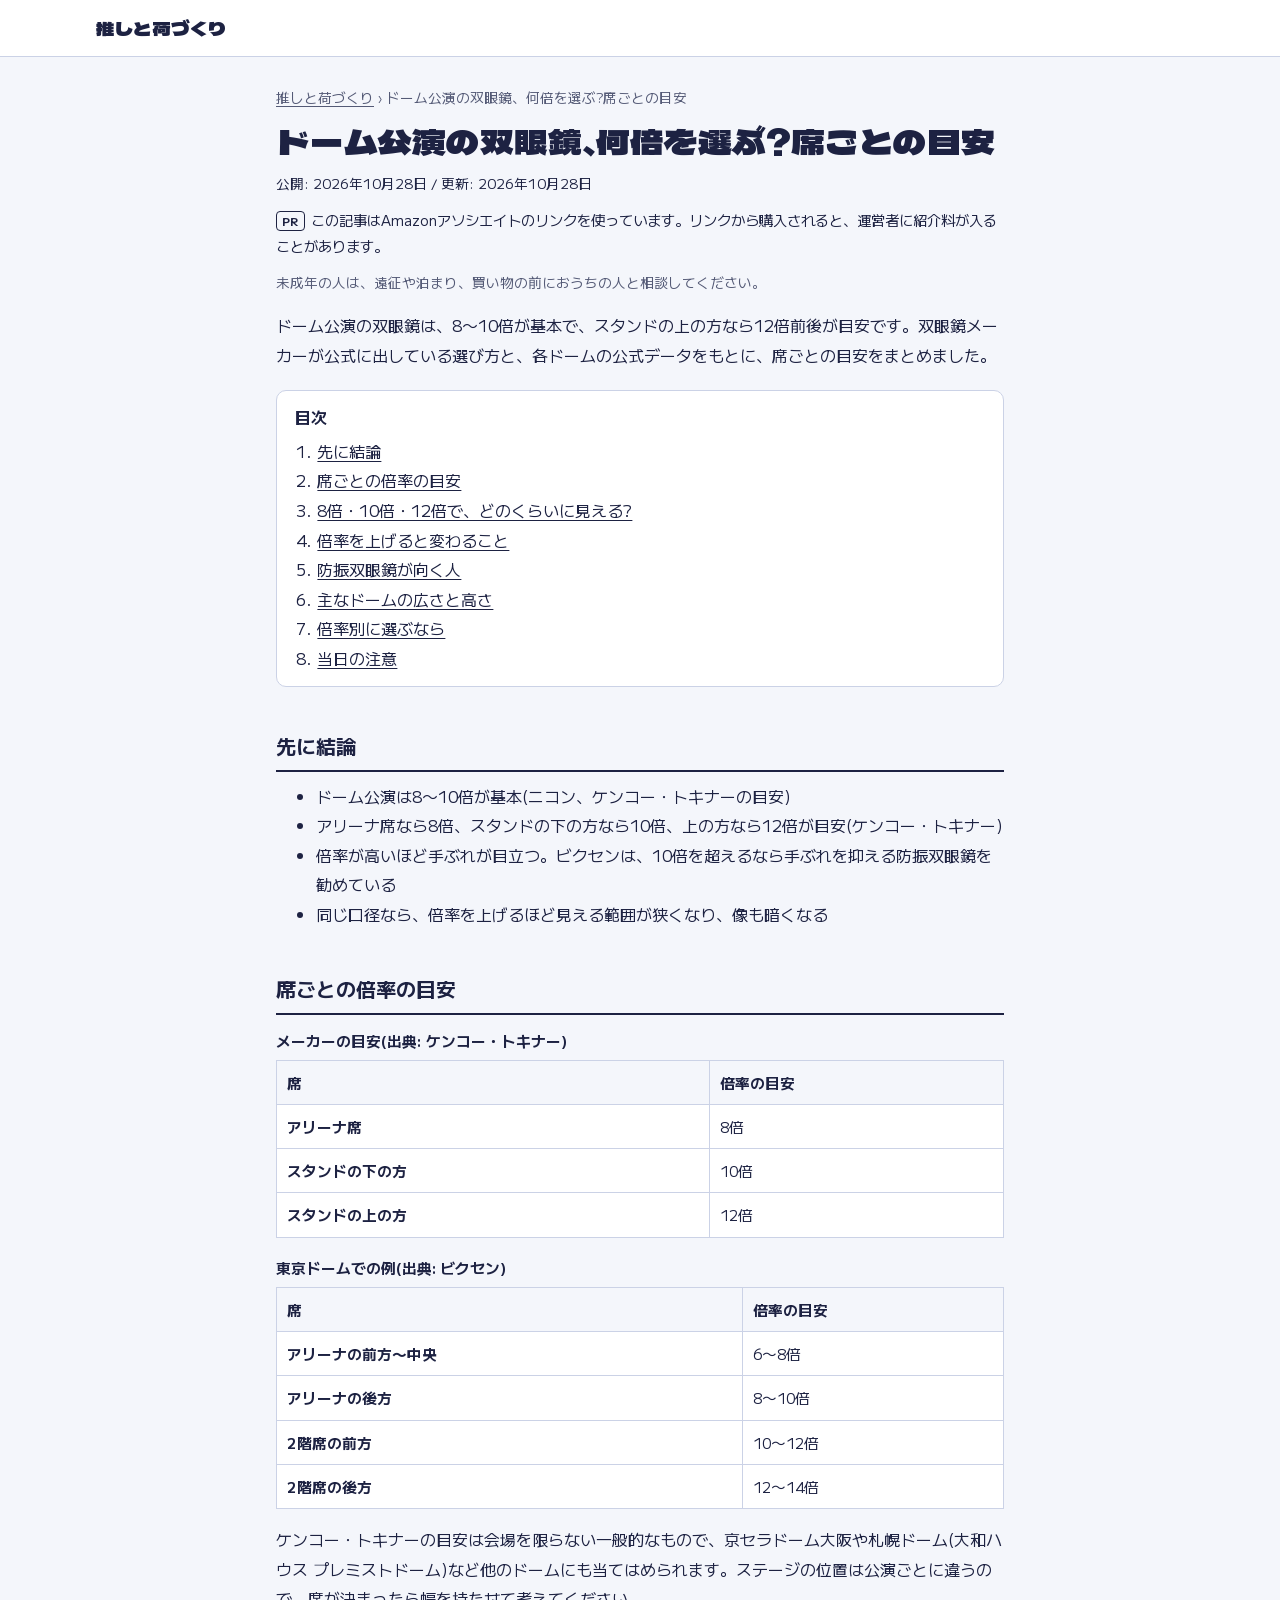
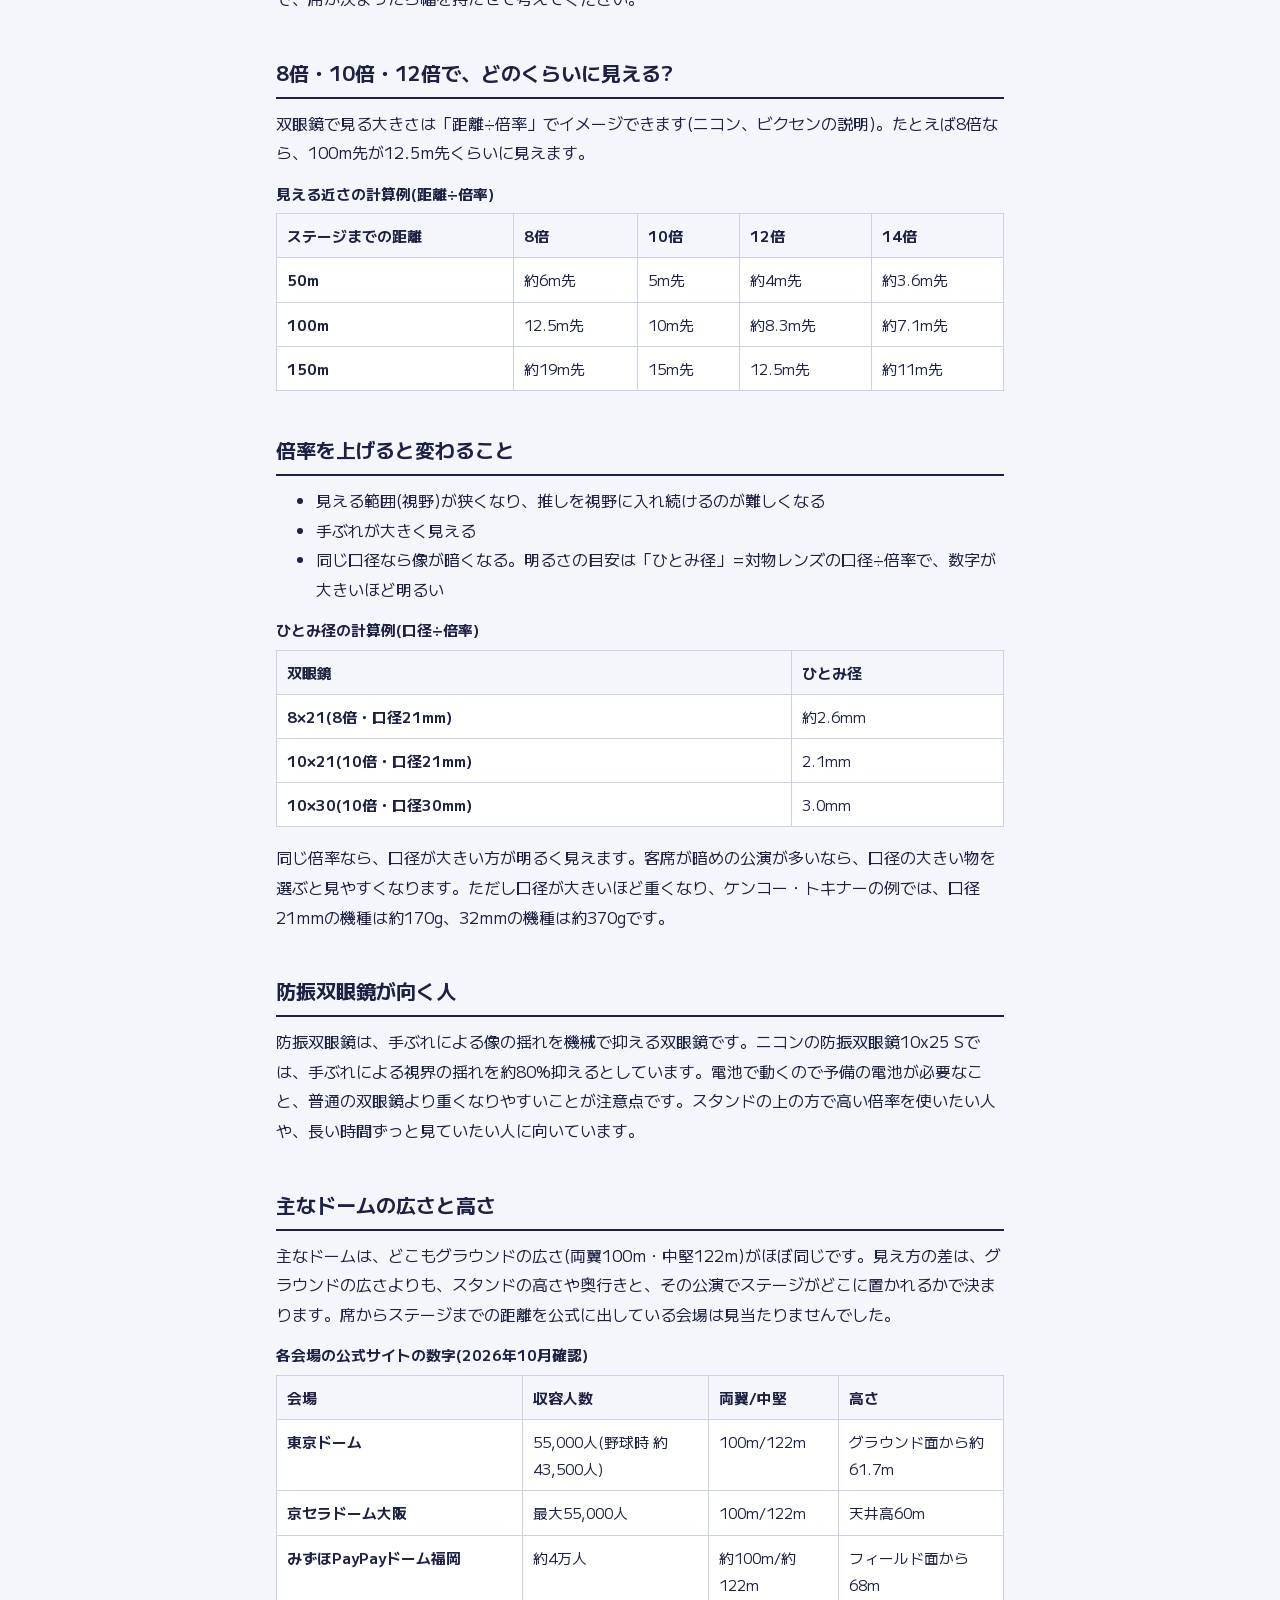
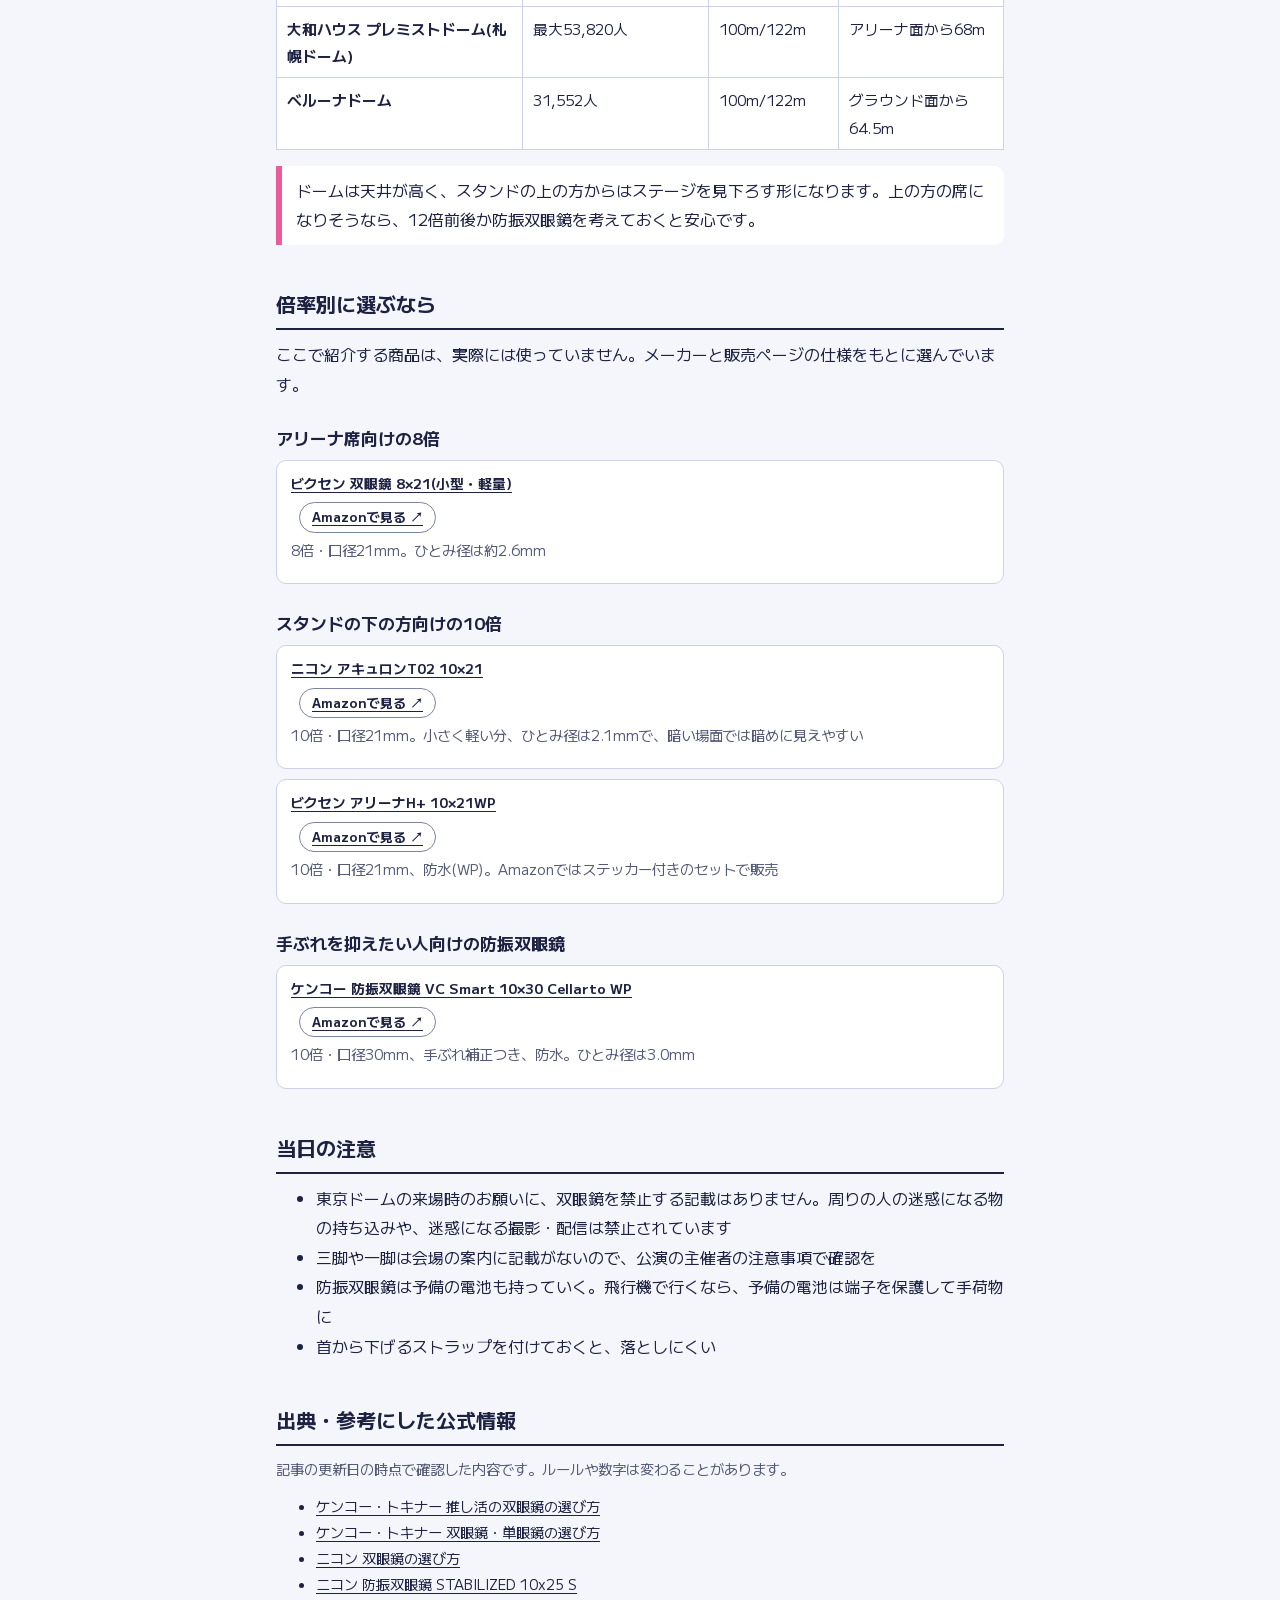
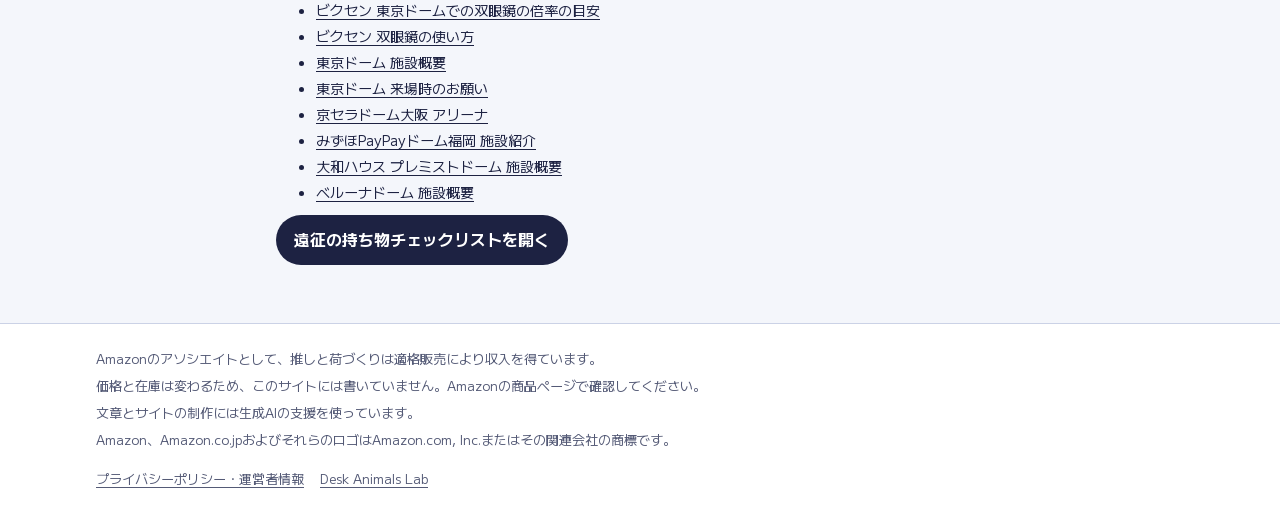
==== dome-sougankyo/index.html @ 1737a820 "推しと荷づくり: 記事2本(飛行機遠征のモバイルバッテリー・ドームの双眼鏡)を追加 チェックリストの項目から記事へのリンク、未成年向けの一言、表のスマホ表示を修正。 リコール品と同名のモバイルバッテリ" ====
<!DOCTYPE html>
<html lang="ja" class="no-js">
<head>
<meta charset="UTF-8">
<meta name="viewport" content="width=device-width, initial-scale=1.0">
<title>ドーム公演の双眼鏡の倍率は?アリーナ・スタンド・東京ドームの席ごとの目安｜推しと荷づくり</title>
<meta name="description" content="ドーム公演で使う双眼鏡の倍率の目安を、メーカーの公式の選び方をもとに席ごとにまとめました。東京ドームの席ごとの例、8倍・10倍・12倍でどのくらいに見えるかの計算、防振双眼鏡が向く席も。京セラドーム大阪や札幌ドーム(大和ハウス プレミストドーム)にも当てはめられます。">
<link rel="canonical" href="https://deskanimals114510-ai.github.io/oshi-nizukuri/dome-sougankyo/">
<meta property="og:type" content="article">
<meta property="og:site_name" content="推しと荷づくり">
<meta property="og:title" content="ドーム公演の双眼鏡の倍率は?アリーナ・スタンド・東京ドームの席ごとの目安｜推しと荷づくり">
<meta property="og:description" content="ドーム公演で使う双眼鏡の倍率の目安を、メーカーの公式の選び方をもとに席ごとにまとめました。東京ドームの席ごとの例、8倍・10倍・12倍でどのくらいに見えるかの計算、防振双眼鏡が向く席も。京セラドーム大阪や札幌ドーム(大和ハウス プレミストドーム)にも当てはめられます。">
<meta property="og:url" content="https://deskanimals114510-ai.github.io/oshi-nizukuri/dome-sougankyo/">
<meta property="og:image" content="https://deskanimals114510-ai.github.io/oshi-nizukuri/og-image.jpg">
<meta property="og:image:width" content="1200">
<meta property="og:image:height" content="630">
<meta property="og:image:alt" content="推しと荷づくり:遠征の持ち物チェックリストの荷札">
<meta property="og:locale" content="ja_JP">
<meta name="twitter:card" content="summary_large_image">
<meta name="theme-color" content="#1d2242">
<link rel="icon" href="data:image/svg+xml,<svg xmlns=%22http://www.w3.org/2000/svg%22 viewBox=%220 0 100 100%22><path d=%22M30 8h40l18 18v66H12V26z%22 fill=%22%231d2242%22/><circle cx=%2250%22 cy=%2228%22 r=%228%22 fill=%22%23f4f6fb%22/><rect x=%2224%22 y=%2252%22 width=%2252%22 height=%228%22 rx=%224%22 fill=%22%23ec5c9b%22/><rect x=%2224%22 y=%2268%22 width=%2236%22 height=%228%22 rx=%224%22 fill=%22%23f4f6fb%22/></svg>">
<link rel="preconnect" href="https://fonts.googleapis.com">
<link rel="preconnect" href="https://fonts.gstatic.com" crossorigin>
<link href="https://fonts.googleapis.com/css2?family=M+PLUS+2:wght@400..700&display=swap" rel="stylesheet">
<link href="https://fonts.googleapis.com/css2?family=Dela+Gothic+One&amp;display=swap&amp;text=%20/0123456789%3F%E3%80%81%E3%81%82%E3%81%86%E3%81%88%E3%81%8B%E3%81%8C%E3%81%8F%E3%81%93%E3%81%94%E3%81%97%E3%81%98%E3%81%9B%E3%81%9C%E3%81%9F%E3%81%A1%E3%81%A3%E3%81%A5%E3%81%A7%E3%81%A8%E3%81%AE%E3%81%AF%E3%81%B3%E3%81%B6%E3%81%BE%E3%82%81%E3%82%89%E3%82%8A%E3%82%8B%E3%82%8F%E3%82%92%E3%82%93%E3%82%A4%E3%82%A7%E3%82%AF%E3%82%B0%E3%82%B1%E3%82%B7%E3%82%B9%E3%82%BA%E3%83%81%E3%83%83%E3%83%86%E3%83%88%E3%83%89%E3%83%90%E3%83%97%E3%83%9D%E3%83%A0%E3%83%A2%E3%83%A9%E3%83%AA%E3%83%AB%E3%83%BB%E3%83%BC%E4%BA%86%E4%BB%B6%E4%BD%95%E4%BD%BF%E5%80%8B%E5%80%8D%E5%85%85%E5%85%AC%E5%85%B7%E5%8B%95%E5%8F%8C%E5%93%81%E5%96%B6%E5%99%A8%E5%A0%B1%E5%A0%B4%E5%A4%89%E5%AD%90%E5%AE%89%E5%AE%8C%E5%AE%BF%E5%B8%AD%E5%B9%B4%E5%BE%81%E6%83%85%E6%8C%81%E6%8E%A8%E6%96%B9%E6%9B%BF%E6%9C%88%E6%9D%A1%E6%A9%9F%E6%BC%94%E7%89%A9%E7%8F%BE%E7%9B%AE%E7%9C%BC%E7%9D%80%E7%A7%BB%E8%80%85%E8%8D%B7%E8%A1%8C%E8%A6%81%E8%A9%B0%E8%B2%B4%E8%BA%AB%E9%81%8B%E9%81%93%E9%81%A0%E9%81%B8%E9%87%8D%E9%8F%A1%E9%9B%BB%E9%A3%9B" rel="stylesheet">
<link rel="stylesheet" href="../style.css?v=44d9da93">
<script defer src="../analytics.js?v=ef79816c"></script>
<script type="application/ld+json">{"@context": "https://schema.org", "@type": "Article", "headline": "ドーム公演の双眼鏡、何倍を選ぶ?席ごとの目安", "description": "ドーム公演で使う双眼鏡の倍率の目安を、メーカーの公式の選び方をもとに席ごとにまとめました。東京ドームの席ごとの例、8倍・10倍・12倍でどのくらいに見えるかの計算、防振双眼鏡が向く席も。京セラドーム大阪や札幌ドーム(大和ハウス プレミストドーム)にも当てはめられます。", "datePublished": "2026-10-28T09:00:00+09:00", "dateModified": "2026-10-28T09:00:00+09:00", "inLanguage": "ja", "mainEntityOfPage": "https://deskanimals114510-ai.github.io/oshi-nizukuri/dome-sougankyo/", "image": "https://deskanimals114510-ai.github.io/oshi-nizukuri/og-image.jpg", "author": {"@type": "Organization", "name": "Desk Animals Lab", "url": "https://deskanimals114510-ai.github.io/oshi-nizukuri/privacy/"}, "publisher": {"@type": "Organization", "name": "Desk Animals Lab", "url": "https://deskanimals114510-ai.github.io/"}}</script>
<script type="application/ld+json">{"@context": "https://schema.org", "@type": "BreadcrumbList", "itemListElement": [{"@type": "ListItem", "position": 1, "name": "推しと荷づくり", "item": "https://deskanimals114510-ai.github.io/oshi-nizukuri/"}, {"@type": "ListItem", "position": 2, "name": "ドーム公演の双眼鏡、何倍を選ぶ?席ごとの目安", "item": "https://deskanimals114510-ai.github.io/oshi-nizukuri/dome-sougankyo/"}]}</script>
</head>
<body>
<a class="skip-link" href="#main">本文へ移動</a>
<header class="site-header">
  <div class="wrap">
    <a class="site-name" href="../">推しと荷づくり</a>
  </div>
</header>
<main id="main">
<article class="wrap prose article">
<nav class="breadcrumb" aria-label="パンくずリスト"><a href="../">推しと荷づくり</a> › <span aria-current="page">ドーム公演の双眼鏡、何倍を選ぶ?席ごとの目安</span></nav>
<h1>ドーム公演の双眼鏡、何倍を選ぶ?席ごとの目安</h1>
<p class="updated">公開: <time datetime="2026-10-28">2026年10月28日</time> / 更新: <time datetime="2026-10-28">2026年10月28日</time></p>
<p class="pr-note"><b>PR</b>この記事はAmazonアソシエイトのリンクを使っています。リンクから購入されると、運営者に紹介料が入ることがあります。</p>
<p class="minor-note">未成年の人は、遠征や泊まり、買い物の前におうちの人と相談してください。</p>
<p class="lead">ドーム公演の双眼鏡は、8〜10倍が基本で、スタンドの上の方なら12倍前後が目安です。双眼鏡メーカーが公式に出している選び方と、各ドームの公式データをもとに、席ごとの目安をまとめました。</p>
<nav class="toc" aria-labelledby="toc-h"><p id="toc-h">目次</p><ol><li><a href="#ketsuron">先に結論</a></li><li><a href="#seki">席ごとの倍率の目安</a></li><li><a href="#mieru">8倍・10倍・12倍で、どのくらいに見える?</a></li><li><a href="#bairitsu">倍率を上げると変わること</a></li><li><a href="#boushin">防振双眼鏡が向く人</a></li><li><a href="#kaijou">主なドームの広さと高さ</a></li><li><a href="#erabu">倍率別に選ぶなら</a></li><li><a href="#chuui">当日の注意</a></li></ol></nav>
<h2 id="ketsuron">先に結論</h2>
<ul><li>ドーム公演は8〜10倍が基本(ニコン、ケンコー・トキナーの目安)</li><li>アリーナ席なら8倍、スタンドの下の方なら10倍、上の方なら12倍が目安(ケンコー・トキナー)</li><li>倍率が高いほど手ぶれが目立つ。ビクセンは、10倍を超えるなら手ぶれを抑える防振双眼鏡を勧めている</li><li>同じ口径なら、倍率を上げるほど見える範囲が狭くなり、像も暗くなる</li></ul>
<h2 id="seki">席ごとの倍率の目安</h2>
<div class="table-wrap"><table><caption>メーカーの目安(出典: ケンコー・トキナー)</caption><thead><tr><th scope="col">席</th><th scope="col">倍率の目安</th></tr></thead><tbody><tr><th scope="row">アリーナ席</th><td>8倍</td></tr><tr><th scope="row">スタンドの下の方</th><td>10倍</td></tr><tr><th scope="row">スタンドの上の方</th><td>12倍</td></tr></tbody></table></div>
<div class="table-wrap"><table><caption>東京ドームでの例(出典: ビクセン)</caption><thead><tr><th scope="col">席</th><th scope="col">倍率の目安</th></tr></thead><tbody><tr><th scope="row">アリーナの前方〜中央</th><td>6〜8倍</td></tr><tr><th scope="row">アリーナの後方</th><td>8〜10倍</td></tr><tr><th scope="row">2階席の前方</th><td>10〜12倍</td></tr><tr><th scope="row">2階席の後方</th><td>12〜14倍</td></tr></tbody></table></div>
<p>ケンコー・トキナーの目安は会場を限らない一般的なもので、京セラドーム大阪や札幌ドーム(大和ハウス プレミストドーム)など他のドームにも当てはめられます。ステージの位置は公演ごとに違うので、席が決まったら幅を持たせて考えてください。</p>
<h2 id="mieru">8倍・10倍・12倍で、どのくらいに見える?</h2>
<p>双眼鏡で見る大きさは「距離÷倍率」でイメージできます(ニコン、ビクセンの説明)。たとえば8倍なら、100m先が12.5m先くらいに見えます。</p>
<div class="table-wrap wide" tabindex="0" role="region" aria-label="見える近さの計算例(距離÷倍率)"><table><caption>見える近さの計算例(距離÷倍率)</caption><thead><tr><th scope="col">ステージまでの距離</th><th scope="col">8倍</th><th scope="col">10倍</th><th scope="col">12倍</th><th scope="col">14倍</th></tr></thead><tbody><tr><th scope="row">50m</th><td>約6m先</td><td>5m先</td><td>約4m先</td><td>約3.6m先</td></tr><tr><th scope="row">100m</th><td>12.5m先</td><td>10m先</td><td>約8.3m先</td><td>約7.1m先</td></tr><tr><th scope="row">150m</th><td>約19m先</td><td>15m先</td><td>12.5m先</td><td>約11m先</td></tr></tbody></table></div><p class="scroll-hint" aria-hidden="true">表は横にスクロールできます</p>
<h2 id="bairitsu">倍率を上げると変わること</h2>
<ul><li>見える範囲(視野)が狭くなり、推しを視野に入れ続けるのが難しくなる</li><li>手ぶれが大きく見える</li><li>同じ口径なら像が暗くなる。明るさの目安は「ひとみ径」=対物レンズの口径÷倍率で、数字が大きいほど明るい</li></ul>
<div class="table-wrap"><table><caption>ひとみ径の計算例(口径÷倍率)</caption><thead><tr><th scope="col">双眼鏡</th><th scope="col">ひとみ径</th></tr></thead><tbody><tr><th scope="row">8×21(8倍・口径21mm)</th><td>約2.6mm</td></tr><tr><th scope="row">10×21(10倍・口径21mm)</th><td>2.1mm</td></tr><tr><th scope="row">10×30(10倍・口径30mm)</th><td>3.0mm</td></tr></tbody></table></div>
<p>同じ倍率なら、口径が大きい方が明るく見えます。客席が暗めの公演が多いなら、口径の大きい物を選ぶと見やすくなります。ただし口径が大きいほど重くなり、ケンコー・トキナーの例では、口径21mmの機種は約170g、32mmの機種は約370gです。</p>
<h2 id="boushin">防振双眼鏡が向く人</h2>
<p>防振双眼鏡は、手ぶれによる像の揺れを機械で抑える双眼鏡です。ニコンの防振双眼鏡10x25 Sでは、手ぶれによる視界の揺れを約80%抑えるとしています。電池で動くので予備の電池が必要なこと、普通の双眼鏡より重くなりやすいことが注意点です。スタンドの上の方で高い倍率を使いたい人や、長い時間ずっと見ていたい人に向いています。</p>
<h2 id="kaijou">主なドームの広さと高さ</h2>
<p>主なドームは、どこもグラウンドの広さ(両翼100m・中堅122m)がほぼ同じです。見え方の差は、グラウンドの広さよりも、スタンドの高さや奥行きと、その公演でステージがどこに置かれるかで決まります。席からステージまでの距離を公式に出している会場は見当たりませんでした。</p>
<div class="table-wrap wide" tabindex="0" role="region" aria-label="各会場の公式サイトの数字(2026年10月確認)"><table><caption>各会場の公式サイトの数字(2026年10月確認)</caption><thead><tr><th scope="col">会場</th><th scope="col">収容人数</th><th scope="col">両翼/中堅</th><th scope="col">高さ</th></tr></thead><tbody><tr><th scope="row">東京ドーム</th><td>55,000人(野球時 約43,500人)</td><td>100m/122m</td><td>グラウンド面から約61.7m</td></tr><tr><th scope="row">京セラドーム大阪</th><td>最大55,000人</td><td>100m/122m</td><td>天井高60m</td></tr><tr><th scope="row">みずほPayPayドーム福岡</th><td>約4万人</td><td>約100m/約122m</td><td>フィールド面から68m</td></tr><tr><th scope="row">大和ハウス プレミストドーム(札幌ドーム)</th><td>最大53,820人</td><td>100m/122m</td><td>アリーナ面から68m</td></tr><tr><th scope="row">ベルーナドーム</th><td>31,552人</td><td>100m/122m</td><td>グラウンド面から64.5m</td></tr></tbody></table></div><p class="scroll-hint" aria-hidden="true">表は横にスクロールできます</p>
<p class="callout">ドームは天井が高く、スタンドの上の方からはステージを見下ろす形になります。上の方の席になりそうなら、12倍前後か防振双眼鏡を考えておくと安心です。</p>
<h2 id="erabu">倍率別に選ぶなら</h2>
<p>ここで紹介する商品は、実際には使っていません。メーカーと販売ページの仕様をもとに選んでいます。</p>
<h3>アリーナ席向けの8倍</h3>
<ul class="products products-article" aria-label="8倍の双眼鏡(Amazon)"><li><a href="https://www.amazon.co.jp/dp/B085WGKHY2?tag=tinywonders-22" target="_blank" rel="sponsored noopener" data-item="dome-sougankyo" data-asin="B085WGKHY2">ビクセン 双眼鏡 8×21(小型・軽量)<span class="vh">をAmazonで見る(新しいタブで開きます)</span></a><p class="note">8倍・口径21mm。ひとみ径は約2.6mm</p></li></ul>
<h3>スタンドの下の方向けの10倍</h3>
<ul class="products products-article" aria-label="10倍の双眼鏡(Amazon)"><li><a href="https://www.amazon.co.jp/dp/B0822JBM3J?tag=tinywonders-22" target="_blank" rel="sponsored noopener" data-item="dome-sougankyo" data-asin="B0822JBM3J">ニコン アキュロンT02 10×21<span class="vh">をAmazonで見る(新しいタブで開きます)</span></a><p class="note">10倍・口径21mm。小さく軽い分、ひとみ径は2.1mmで、暗い場面では暗めに見えやすい</p></li><li><a href="https://www.amazon.co.jp/dp/B0G2LCTJWQ?tag=tinywonders-22" target="_blank" rel="sponsored noopener" data-item="dome-sougankyo" data-asin="B0G2LCTJWQ">ビクセン アリーナH+ 10×21WP<span class="vh">をAmazonで見る(新しいタブで開きます)</span></a><p class="note">10倍・口径21mm、防水(WP)。Amazonではステッカー付きのセットで販売</p></li></ul>
<h3>手ぶれを抑えたい人向けの防振双眼鏡</h3>
<ul class="products products-article" aria-label="防振双眼鏡(Amazon)"><li><a href="https://www.amazon.co.jp/dp/B0D8KX2PPN?tag=tinywonders-22" target="_blank" rel="sponsored noopener" data-item="dome-sougankyo" data-asin="B0D8KX2PPN">ケンコー 防振双眼鏡 VC Smart 10×30 Cellarto WP<span class="vh">をAmazonで見る(新しいタブで開きます)</span></a><p class="note">10倍・口径30mm、手ぶれ補正つき、防水。ひとみ径は3.0mm</p></li></ul>
<h2 id="chuui">当日の注意</h2>
<ul><li>東京ドームの来場時のお願いに、双眼鏡を禁止する記載はありません。周りの人の迷惑になる物の持ち込みや、迷惑になる撮影・配信は禁止されています</li><li>三脚や一脚は会場の案内に記載がないので、公演の主催者の注意事項で確認を</li><li>防振双眼鏡は予備の電池も持っていく。飛行機で行くなら、予備の電池は端子を保護して手荷物に</li><li>首から下げるストラップを付けておくと、落としにくい</li></ul>
<h2 id="sources">出典・参考にした公式情報</h2><p class="note">記事の更新日の時点で確認した内容です。ルールや数字は変わることがあります。</p><ul class="sources"><li><a href="https://www.kenko-tokina.co.jp/special/product_type/bino/oshikatsu-guide.html">ケンコー・トキナー 推し活の双眼鏡の選び方</a></li><li><a href="https://www.kenko-tokina.co.jp/lp/monoculars_binoculars/">ケンコー・トキナー 双眼鏡・単眼鏡の選び方</a></li><li><a href="https://nij.nikon.com/sp/howto_binoculars/index.html">ニコン 双眼鏡の選び方</a></li><li><a href="https://nij.nikon.com/products/lineup/sportoptics/stabilized_binoculars/stabilized_10x25_s/">ニコン 防振双眼鏡 STABILIZED 10x25 S</a></li><li><a href="https://www.vixen.co.jp/activity/221205a/">ビクセン 東京ドームでの双眼鏡の倍率の目安</a></li><li><a href="https://www.vixen.co.jp/howtouse/binocular/">ビクセン 双眼鏡の使い方</a></li><li><a href="https://www.tokyo-dome.co.jp/dome/about/">東京ドーム 施設概要</a></li><li><a href="https://www.tokyo-dome.co.jp/dome/caution/">東京ドーム 来場時のお願い</a></li><li><a href="https://www.kyoceradome-osaka.jp/use_guide/arena/">京セラドーム大阪 アリーナ</a></li><li><a href="https://www.softbankhawks.co.jp/stadium/institution.html">みずほPayPayドーム福岡 施設紹介</a></li><li><a href="https://www.sapporo-dome.co.jp/dome/">大和ハウス プレミストドーム 施設概要</a></li><li><a href="https://www.seibulions.jp/stadium/dome.html">ベルーナドーム 施設概要</a></li></ul>
<p class="cta"><a href="../">遠征の持ち物チェックリストを開く</a></p>
</article>
</main>
<footer class="site-footer">
  <div class="wrap">
    <p>Amazonのアソシエイトとして、推しと荷づくりは適格販売により収入を得ています。</p>
    <p>価格と在庫は変わるため、このサイトには書いていません。Amazonの商品ページで確認してください。</p>
    <p>文章とサイトの制作には生成AIの支援を使っています。</p>
    <p>Amazon、Amazon.co.jpおよびそれらのロゴはAmazon.com, Inc.またはその関連会社の商標です。</p>
    <p class="footer-links"><a href="../privacy/">プライバシーポリシー・運営者情報</a><a href="https://deskanimals114510-ai.github.io/">Desk Animals Lab</a></p>
  </div>
</footer>
</body>
</html>
---- style.css ----
/* 推しと荷づくり。荷札(luggage tag)を一点の見せ場にし、他は静かに保つ。
   --oshi / --oshi-ink は選んだ推し色でJSが差し替える(ink は文字・チェック欄用、背景に対し4.5:1以上) */
:root {
  --paper: #f4f6fb;
  --card: #ffffff;
  --ink: #1d2242;
  --sub: #545a76;
  --line: #cbd2e6;
  --line-strong: #7d849f; /* 操作できる部品の枠。白・紙色の両方に3:1以上 */
  --kraft: #e9dcc3;
  --oshi: #ec5c9b;
  --oshi-ink: #b02a66;
  --radius: 10px;
  --font-body: "M PLUS 2", "Hiragino Sans", "Yu Gothic", sans-serif;
  --font-display: "Dela Gothic One", "M PLUS 2", sans-serif;
}

* { box-sizing: border-box; }
html { -webkit-text-size-adjust: 100%; }
body {
  margin: 0;
  background: var(--paper);
  color: var(--ink);
  font-family: var(--font-body);
  font-size: 1rem;
  line-height: 1.75;
}
a { color: var(--ink); text-underline-offset: 3px; }
a:hover { color: var(--oshi-ink); }
:focus-visible { outline: 3px solid var(--oshi-ink); outline-offset: 2px; }
.vh { position: absolute; width: 1px; height: 1px; overflow: hidden; clip: rect(0 0 0 0); white-space: nowrap; }
.skip-link { position: absolute; left: 16px; top: -48px; background: var(--ink); color: #fff; padding: 8px 12px; border-radius: 6px; z-index: 10; }
.skip-link:focus { top: 8px; color: #fff; }
.wrap { max-width: 1120px; margin: 0 auto; padding: 0 16px; }

/* ヘッダー */
.site-header { border-bottom: 1px solid var(--line); background: var(--card); }
.site-header .wrap { display: flex; align-items: center; min-height: 56px; }
.site-name { font-family: var(--font-display); font-size: 1.15rem; text-decoration: none; letter-spacing: .04em; }

/* レイアウト */
.layout { display: grid; gap: 32px; padding-top: 28px; padding-bottom: 48px; }
@media (min-width: 900px) {
  .layout { grid-template-columns: 380px 1fr; gap: 48px; align-items: start; }
  /* 低い画面のノートPCでも進捗とボタンが見えるよう、左カラムの中だけでスクロールさせる */
  .side { position: sticky; top: 16px; max-height: calc(100vh - 32px); overflow-y: auto; scrollbar-width: thin; padding: 4px; margin: -4px; }
}

h1 {
  font-family: var(--font-display);
  font-weight: 400;
  font-size: clamp(1.9rem, 5vw, 2.5rem);
  line-height: 1.25;
  margin: 0 0 12px;
}
.lead { margin: 0 0 12px; color: var(--sub); }
.pr-note { font-size: .9rem; color: var(--ink); margin: 0 0 20px; }
.minor-note { font-size: .85rem; color: var(--sub); margin: -12px 0 20px; }
.article .minor-note { margin: 0 0 16px; }
.pr-note b { display: inline-block; border: 1px solid var(--ink); border-radius: 4px; padding: 0 5px; margin-right: 6px; font-size: .75rem; line-height: 1.5; }

/* 荷札 */
.tag {
  position: relative;
  background: var(--card);
  border: 1px solid var(--line);
  border-radius: 6px var(--radius) var(--radius) 6px;
  padding: 40px 20px 20px 28px;
  clip-path: polygon(0 26px, 26px 0, 100% 0, 100% 100%, 0 100%);
}
.tag::before { /* 推し色の帯 */
  content: "";
  position: absolute; left: 0; top: 0; bottom: 0; width: 8px;
  background: var(--oshi);
}
.tag-hole {
  position: absolute; left: 26px; top: 14px;
  width: 16px; height: 16px; border-radius: 50%;
  background: var(--paper); border: 4px solid var(--kraft);
}
.conds { display: grid; gap: 14px; }
.cond { border: 0; margin: 0; padding: 0; min-width: 0; }
.cond legend { font-weight: 700; font-size: .85rem; color: var(--sub); padding: 0; margin-bottom: 6px; }
.legend-sub { font-weight: 400; margin-left: 4px; }
.chips, .swatches { display: flex; flex-wrap: wrap; gap: 6px; }
.chip { position: relative; }
.chip input, .swatch input { position: absolute; opacity: 0; inset: 0; margin: 0; cursor: pointer; }
.chip span {
  display: inline-block; padding: 8px 14px; border: 1.5px solid var(--line-strong); border-radius: 999px;
  font-size: .9rem; line-height: 1.5; background: var(--card);
}
.chip input:checked + span { background: var(--oshi-ink); border-color: var(--oshi-ink); color: #fff; font-weight: 700; }
.chip input:focus-visible + span { outline: 3px solid var(--oshi-ink); outline-offset: 2px; }
.swatch {
  position: relative; width: 32px; height: 32px; border-radius: 50%;
  background: var(--sw); border: 2px solid var(--card); box-shadow: 0 0 0 1.5px var(--line-strong);
}
.swatch:has(input:checked) { box-shadow: 0 0 0 2px var(--card), 0 0 0 4.5px var(--ink); }
.swatch:has(input:focus-visible) { outline: 3px solid var(--ink); outline-offset: 5px; }

.tag-progress { position: relative; margin-top: 18px; padding-top: 14px; border-top: 1.5px dashed var(--line); }
.no-js .tag-progress { display: none; }
.noscript { margin: 12px 0 0; font-size: .85rem; color: var(--sub); }
.count { margin: 0 0 6px; font-family: var(--font-display); font-size: 1.3rem; }
.bar { height: 10px; border-radius: 999px; background: var(--paper); border: 1px solid var(--line-strong); overflow: hidden; }
.bar-fill { height: 100%; width: 0; background: var(--oshi); transition: width .25s ease; }
.tag-actions { display: flex; flex-wrap: wrap; gap: 8px; margin-top: 12px; }
.tag-actions button {
  font: inherit; font-size: .85rem; color: var(--ink); background: var(--card);
  border: 1.5px solid var(--line-strong); border-radius: 8px; padding: 8px 14px; cursor: pointer;
}
.tag-actions button.armed { border-color: var(--oshi-ink); color: var(--oshi-ink); font-weight: 700; }
.jump { align-self: center; font-size: .9rem; font-weight: 700; padding: 8px 4px; }
@media (min-width: 900px) { .jump { display: none; } }
.tag-actions button:hover { border-color: var(--ink); }
.stamp {
  display: inline-block; margin: 0 0 10px 4px;
  font-family: var(--font-display); font-size: 1rem; color: var(--oshi-ink);
  border: 3px solid var(--oshi-ink); border-radius: 8px; padding: 2px 10px;
  transform: rotate(-8deg); background: var(--card);
}
.tag.just-done .stamp { animation: stamp .35s ease-out; }
@keyframes stamp { from { transform: rotate(-8deg) scale(1.6); opacity: 0; } to { transform: rotate(-8deg) scale(1); opacity: 1; } }

/* スマホ用の小さな残数表示 */
.mini-count {
  position: sticky; top: 0; z-index: 5; margin: 0 -16px 8px; padding: 8px 16px;
  background: color-mix(in srgb, var(--paper) 92%, transparent); border-bottom: 1px solid var(--line);
  font-weight: 700; font-size: .9rem;
}
@media (min-width: 900px) { .mini-count { display: none; } }

/* チェックリスト */
.cat { margin-bottom: 28px; }
.cat-head {
  display: flex; justify-content: space-between; align-items: baseline; gap: 12px;
  margin: 0 0 6px; padding-bottom: 6px; border-bottom: 2px solid var(--ink);
}
.cat h2 { font-family: var(--font-display); font-weight: 400; font-size: 1.25rem; margin: 0; }
.cat-count { font-family: var(--font-body); font-size: .85rem; font-weight: 700; color: var(--sub); }
.items { list-style: none; margin: 0; padding: 0; }
.item { display: flex; gap: 12px; padding: 12px 0; border-bottom: 1px dashed var(--line); }
.item[hidden] { display: none; }
.item input {
  appearance: none; -webkit-appearance: none; flex: none;
  width: 24px; height: 24px; margin: 3px 0 0; border: 2px solid var(--ink); border-radius: 6px;
  background: var(--card); cursor: pointer; display: grid; place-content: center;
}
.item input::after {
  content: ""; width: 12px; height: 7px; border-left: 3px solid #fff; border-bottom: 3px solid #fff;
  transform: rotate(-45deg) translate(1px, -1px); opacity: 0;
}
.item input:checked { background: var(--oshi-ink); border-color: var(--oshi-ink); }
.item input:checked::after { opacity: 1; }
.item-body { min-width: 0; flex: 1; }
.item-name { font-weight: 700; cursor: pointer; }
.item input:checked + .item-body .item-name { text-decoration: line-through; text-decoration-color: var(--oshi-ink); text-decoration-thickness: 2px; color: var(--sub); }
.cheap {
  display: inline-block; margin-left: 8px; font-size: .75rem; color: var(--sub);
  border: 1px solid var(--line); border-radius: 4px; padding: 0 6px; vertical-align: 2px;
}
.note { margin: 2px 0 0; font-size: .9rem; color: var(--sub); }
.products { list-style: none; margin: 6px 0 0; padding: 0; display: flex; flex-wrap: wrap; gap: 6px; }
.products a {
  display: inline-block; font-size: .85rem; text-decoration: none;
  border: 1.5px solid var(--line-strong); border-radius: 6px; padding: 3px 10px; background: var(--card);
}
.products a::after { content: "Amazon"; margin-left: 8px; font-size: .72rem; color: var(--sub); }
.products a:hover { border-color: var(--oshi-ink); }

.about { margin-top: 36px; font-size: .92rem; color: var(--sub); }
.about h2 { font-size: 1rem; color: var(--ink); margin: 0 0 6px; }
.about p { margin: 0 0 8px; max-width: 40em; }
.updated { font-size: .85rem; }

/* 説明ページ */
.prose { max-width: 760px; padding-top: 28px; padding-bottom: 48px; }
.prose h1 { font-size: 1.7rem; }
.prose h2 { font-size: 1.1rem; margin: 28px 0 6px; }
.prose p, .prose ul { margin: 0 0 10px; }

/* 記事 */
.reading { margin-top: 36px; }
.reading h2 { font-family: var(--font-display); font-weight: 400; font-size: 1.15rem; margin: 0 0 8px; padding-bottom: 6px; border-bottom: 2px solid var(--ink); }
.reading ul { list-style: none; margin: 0; padding: 0; }
.reading li { padding: 12px 0; border-bottom: 1px dashed var(--line); }
.reading li a { font-weight: 700; }
.reading li p { margin: 2px 0 0; font-size: .9rem; color: var(--sub); }
.article { line-height: 1.85; }
.article h1 { font-family: var(--font-display); font-weight: 400; font-size: clamp(1.6rem, 4.5vw, 2.1rem); line-height: 1.35; margin: 8px 0 8px; }
.article h2 { font-size: 1.25rem; margin: 40px 0 10px; padding-bottom: 6px; border-bottom: 2px solid var(--ink); scroll-margin-top: 16px; }
.article h3 { font-size: 1.05rem; margin: 24px 0 6px; }
.article .lead { color: var(--ink); }
.breadcrumb { font-size: .85rem; color: var(--sub); }
.breadcrumb a { color: var(--sub); }
.toc { background: var(--card); border: 1px solid var(--line); border-radius: var(--radius); padding: 12px 18px; margin: 20px 0; }
.toc p { margin: 0 0 4px; font-weight: 700; }
.toc ol { margin: 0; padding-left: 1.4em; }
.table-wrap { overflow-x: auto; margin: 12px 0 16px; }
.table-wrap table { border-collapse: collapse; width: 100%; background: var(--card); font-size: .92rem; }
.table-wrap.wide table { min-width: 520px; }
.scroll-hint { display: none; font-size: .8rem; color: var(--sub); margin: -8px 0 16px; }
@media (max-width: 560px) { .scroll-hint { display: block; } }
.table-wrap caption { text-align: left; font-weight: 700; padding-bottom: 6px; }
.table-wrap th, .table-wrap td { border: 1px solid var(--line); padding: 8px 10px; text-align: left; vertical-align: top; }
.table-wrap thead th { background: var(--paper); }
.table-wrap tbody th { font-weight: 700; background: var(--card); }
.callout { background: var(--card); border-left: 6px solid var(--oshi); padding: 10px 14px; border-radius: 0 var(--radius) var(--radius) 0; }
.products-article { flex-direction: column; gap: 10px; margin: 12px 0 16px; }
.products-article li { background: var(--card); border: 1px solid var(--line); border-radius: var(--radius); padding: 10px 14px; }
.products-article a { border: 0; padding: 0; background: none; font-weight: 700; text-decoration: underline; }
.products-article a::after { content: "Amazonで見る ↗" / ""; display: block; width: fit-content; margin-top: 6px; font-size: .82rem; color: var(--ink); text-decoration: none; border: 1.5px solid var(--line-strong); border-radius: 999px; padding: 2px 12px; }
.products-article .note { margin-top: 4px; }
.note.more { margin-top: 4px; }
.note.more a { color: var(--ink); font-weight: 700; }
.cta { margin: 28px 0 0; }
.cta a { display: inline-block; font-weight: 700; background: var(--ink); color: #fff; text-decoration: none; padding: 10px 18px; border-radius: 999px; }
.cta a:hover { color: #fff; background: var(--oshi-ink); }
.sources { font-size: .88rem; word-break: break-all; }

/* フッター */
.site-footer { border-top: 1px solid var(--line); background: var(--card); padding: 24px 0 32px; font-size: .82rem; color: var(--sub); }
.site-footer p { margin: 0 0 4px; }
.footer-links { display: flex; flex-wrap: wrap; gap: 16px; margin-top: 12px !important; }
.footer-links a { color: var(--sub); display: inline-block; padding: 4px 0; }

@media (prefers-reduced-motion: reduce) {
  .bar-fill { transition: none; }
  .tag.just-done .stamp { animation: none; }
}

@media print {
  .site-header, .site-footer, .pr-note, .minor-note, .lead, .tag-actions, .swatches, .mini-count, .products, .about, .skip-link, .tag-hole { display: none !important; }
  body { background: #fff; }
  .layout { display: block; padding: 0; }
  .side { position: static; }
  .tag { clip-path: none; border: 0; padding: 0; }
  .tag::before { display: none; }
  /* 紙は未チェックの持ち物リストとして出す。条件は選んだものだけを1行に */
  .stamp, .bar, .count, .cond-color, .noscript { display: none !important; }
  .tag-progress { border: 0; margin: 0; padding: 0; }
  .conds { display: flex; flex-wrap: wrap; gap: 4px 16px; }
  .cond legend { margin: 0 6px 0 0; float: left; }
  .chip:not(:has(input:checked)) { display: none; }
  .chip input:checked + span { background: none; color: var(--ink); border-color: var(--ink); padding: 0 8px; }
  .item { break-inside: avoid; padding: 6px 0; }
  .item input, .item input:checked { background: #fff; border-color: var(--ink); }
  .item input::after { opacity: 0 !important; }
  .item input:checked + .item-body .item-name { text-decoration: none; color: var(--ink); }
}

.stamp[hidden] { display: none; }
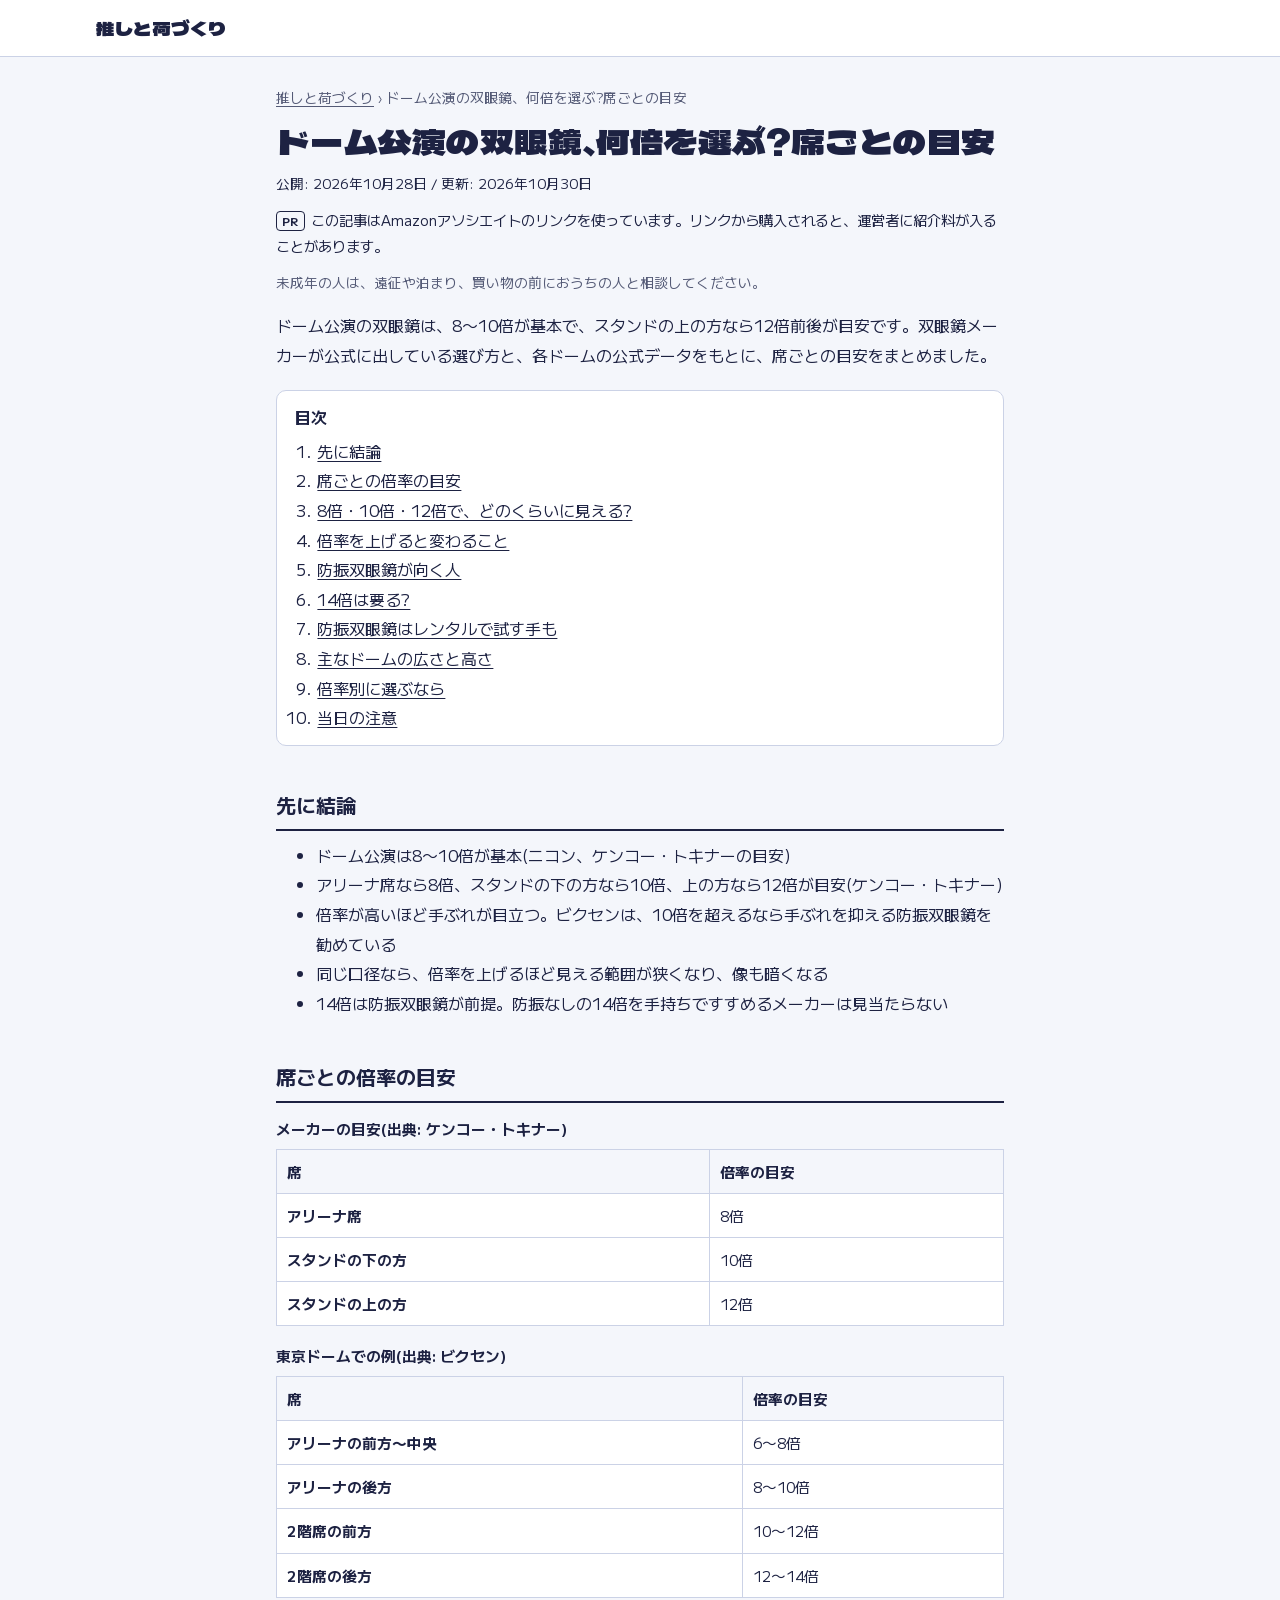
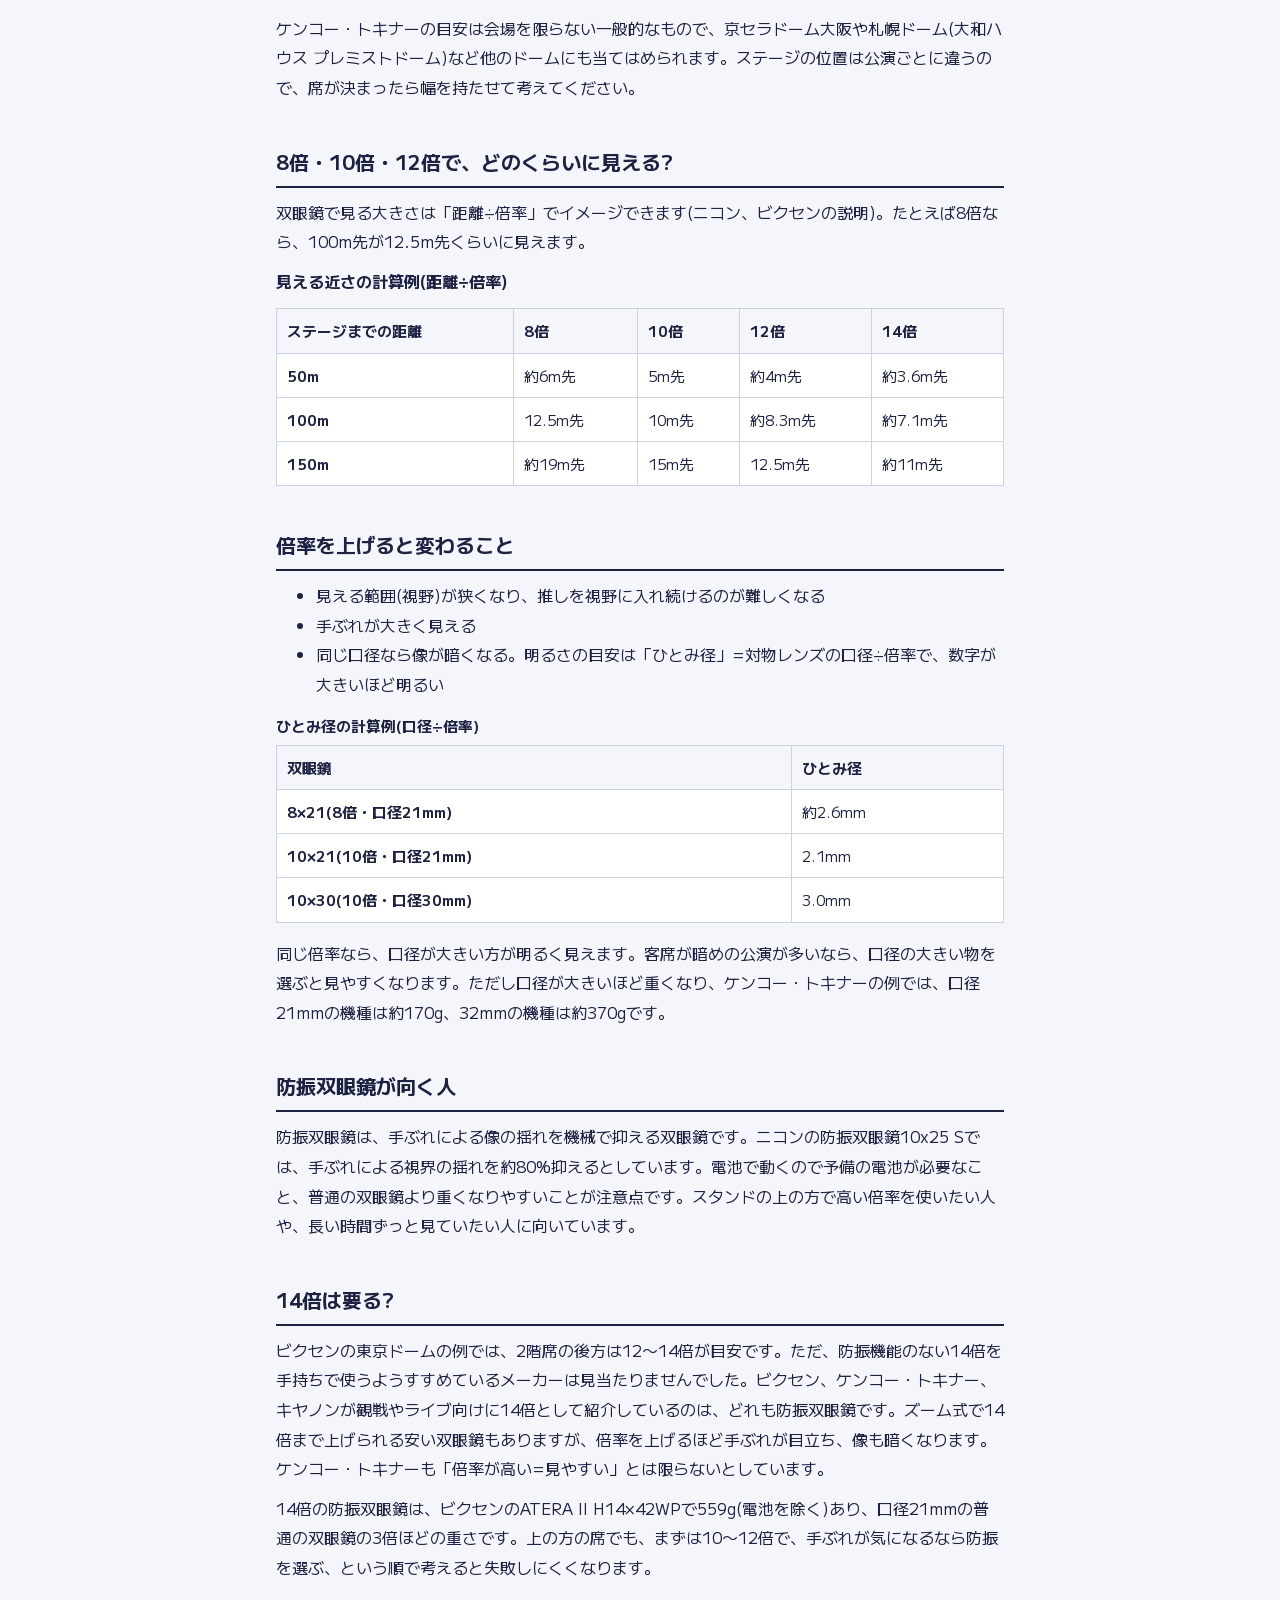
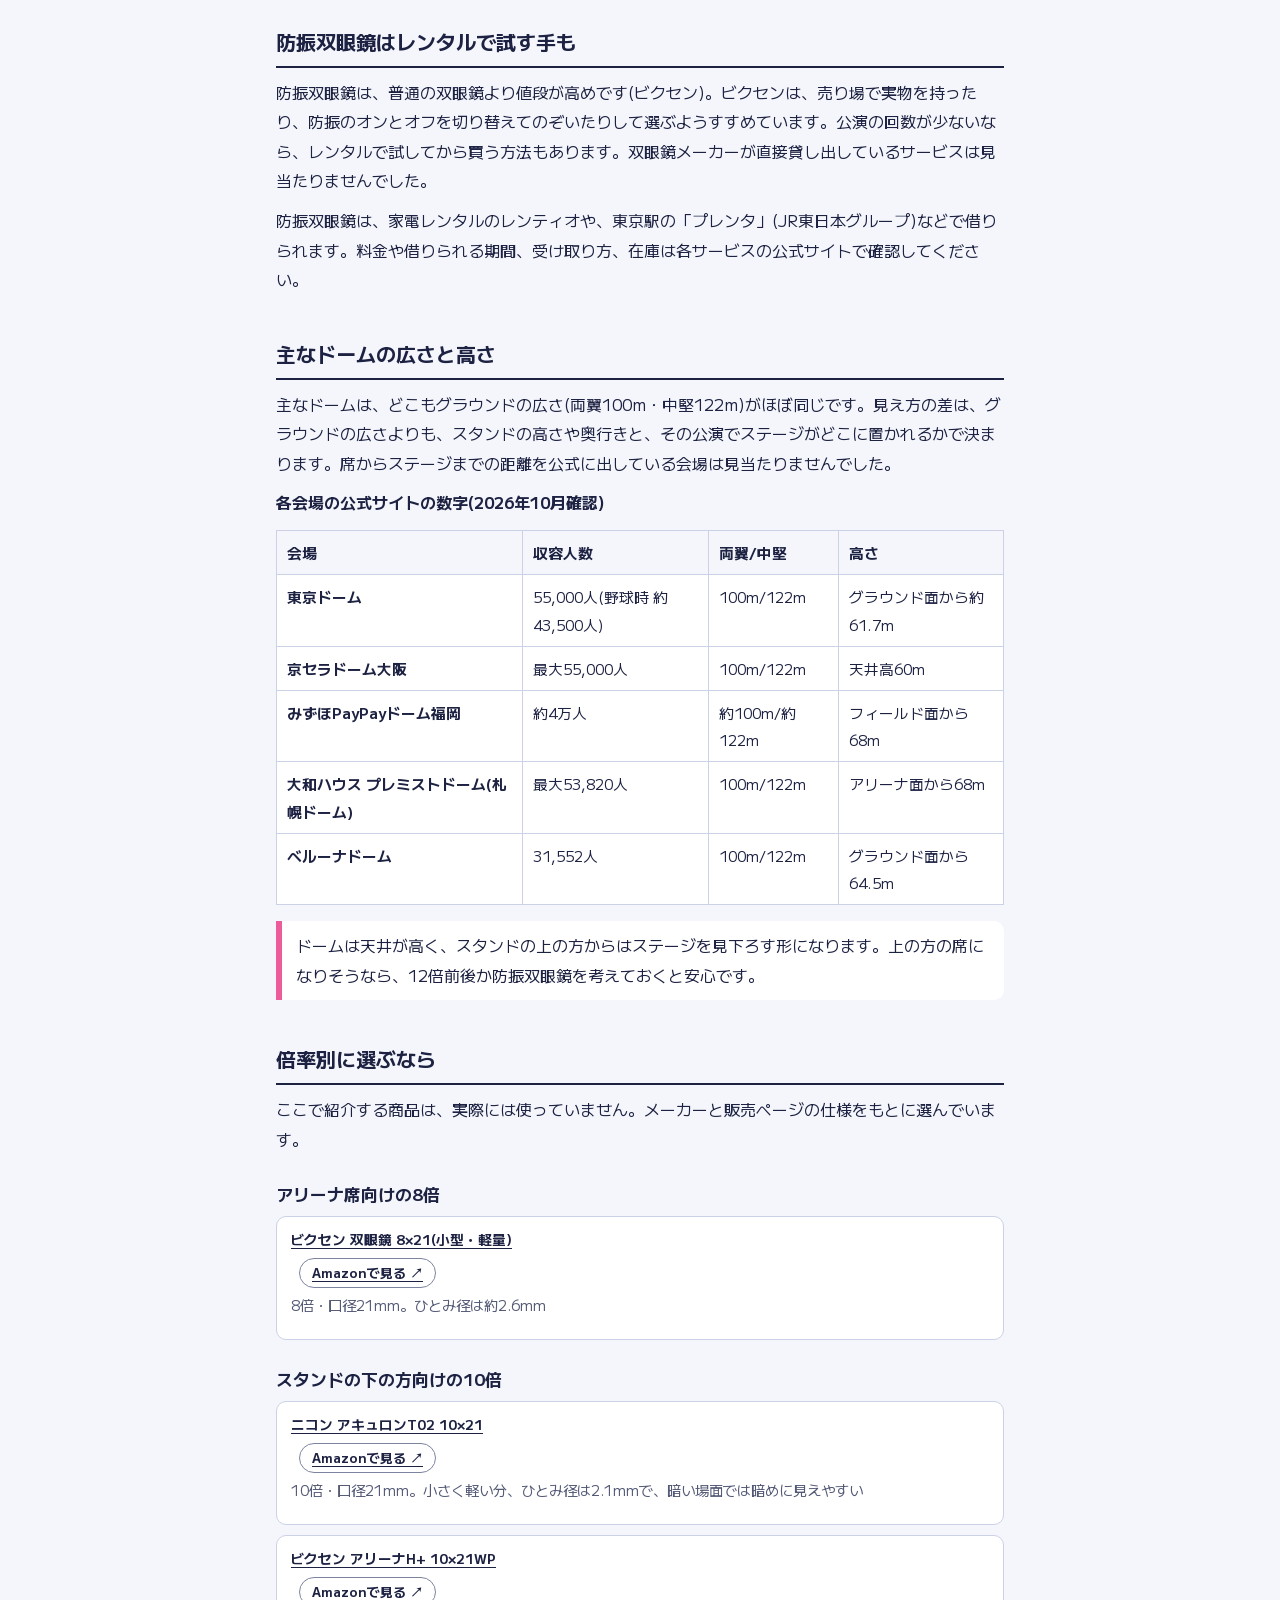
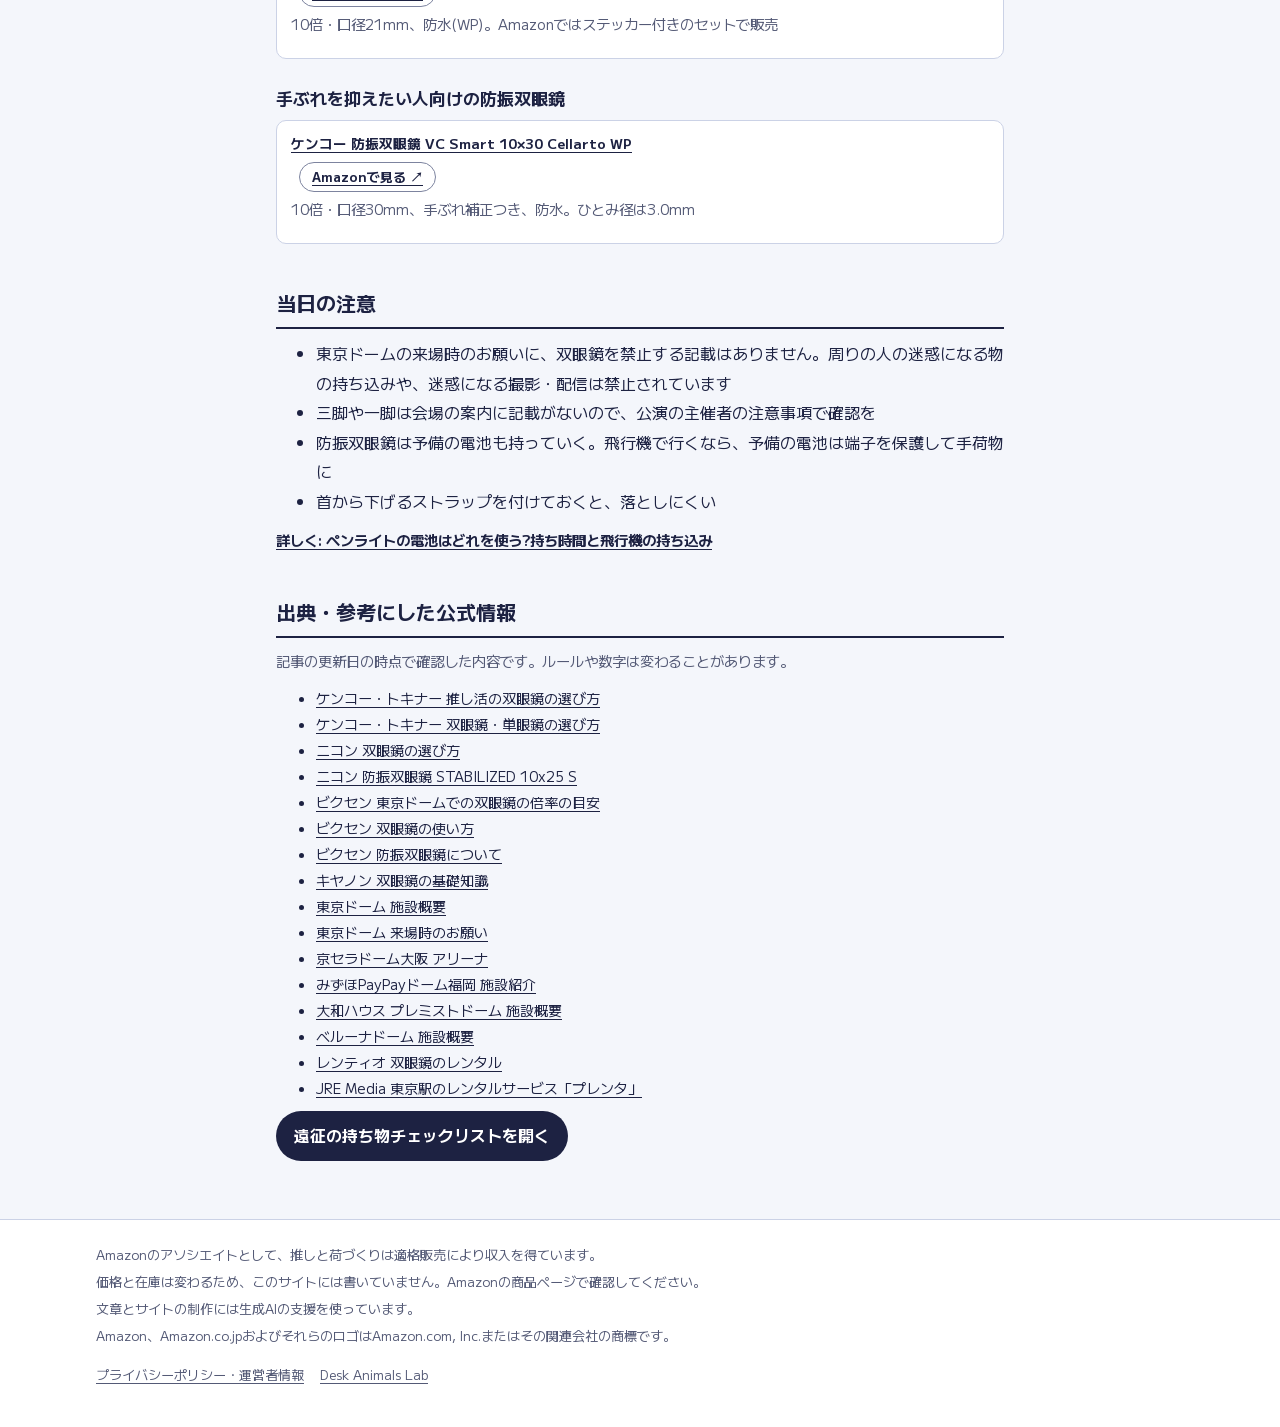
==== commit 4973e749: "推しと荷づくり: ペンライトの電池の記事を追加、モバイルバッテリー・双眼鏡の記事に節を追加 Co-Authored-By: Claude Opus 5.5 <noreply@anthropic.com" ====
--- a/dome-sougankyo/index.html
+++ b/dome-sougankyo/index.html
@@ -4,12 +4,12 @@
 <meta charset="UTF-8">
 <meta name="viewport" content="width=device-width, initial-scale=1.0">
 <title>ドーム公演の双眼鏡の倍率は?アリーナ・スタンド・東京ドームの席ごとの目安｜推しと荷づくり</title>
-<meta name="description" content="ドーム公演で使う双眼鏡の倍率の目安を、メーカーの公式の選び方をもとに席ごとにまとめました。東京ドームの席ごとの例、8倍・10倍・12倍でどのくらいに見えるかの計算、防振双眼鏡が向く席も。京セラドーム大阪や札幌ドーム(大和ハウス プレミストドーム)にも当てはめられます。">
+<meta name="description" content="ドーム公演で使う双眼鏡の倍率の目安を、メーカーの公式の選び方をもとに席ごとにまとめました。東京ドームの席ごとの例、8倍・10倍・12倍の見え方の計算、防振双眼鏡が向く席、14倍は要るか、レンタルで試す方法も。">
 <link rel="canonical" href="https://deskanimals114510-ai.github.io/oshi-nizukuri/dome-sougankyo/">
 <meta property="og:type" content="article">
 <meta property="og:site_name" content="推しと荷づくり">
 <meta property="og:title" content="ドーム公演の双眼鏡の倍率は?アリーナ・スタンド・東京ドームの席ごとの目安｜推しと荷づくり">
-<meta property="og:description" content="ドーム公演で使う双眼鏡の倍率の目安を、メーカーの公式の選び方をもとに席ごとにまとめました。東京ドームの席ごとの例、8倍・10倍・12倍でどのくらいに見えるかの計算、防振双眼鏡が向く席も。京セラドーム大阪や札幌ドーム(大和ハウス プレミストドーム)にも当てはめられます。">
+<meta property="og:description" content="ドーム公演で使う双眼鏡の倍率の目安を、メーカーの公式の選び方をもとに席ごとにまとめました。東京ドームの席ごとの例、8倍・10倍・12倍の見え方の計算、防振双眼鏡が向く席、14倍は要るか、レンタルで試す方法も。">
 <meta property="og:url" content="https://deskanimals114510-ai.github.io/oshi-nizukuri/dome-sougankyo/">
 <meta property="og:image" content="https://deskanimals114510-ai.github.io/oshi-nizukuri/og-image.jpg">
 <meta property="og:image:width" content="1200">
@@ -22,10 +22,10 @@
 <link rel="preconnect" href="https://fonts.googleapis.com">
 <link rel="preconnect" href="https://fonts.gstatic.com" crossorigin>
 <link href="https://fonts.googleapis.com/css2?family=M+PLUS+2:wght@400..700&display=swap" rel="stylesheet">
-<link href="https://fonts.googleapis.com/css2?family=Dela+Gothic+One&amp;display=swap&amp;text=%20/0123456789%3F%E3%80%81%E3%81%82%E3%81%86%E3%81%88%E3%81%8B%E3%81%8C%E3%81%8F%E3%81%93%E3%81%94%E3%81%97%E3%81%98%E3%81%9B%E3%81%9C%E3%81%9F%E3%81%A1%E3%81%A3%E3%81%A5%E3%81%A7%E3%81%A8%E3%81%AE%E3%81%AF%E3%81%B3%E3%81%B6%E3%81%BE%E3%82%81%E3%82%89%E3%82%8A%E3%82%8B%E3%82%8F%E3%82%92%E3%82%93%E3%82%A4%E3%82%A7%E3%82%AF%E3%82%B0%E3%82%B1%E3%82%B7%E3%82%B9%E3%82%BA%E3%83%81%E3%83%83%E3%83%86%E3%83%88%E3%83%89%E3%83%90%E3%83%97%E3%83%9D%E3%83%A0%E3%83%A2%E3%83%A9%E3%83%AA%E3%83%AB%E3%83%BB%E3%83%BC%E4%BA%86%E4%BB%B6%E4%BD%95%E4%BD%BF%E5%80%8B%E5%80%8D%E5%85%85%E5%85%AC%E5%85%B7%E5%8B%95%E5%8F%8C%E5%93%81%E5%96%B6%E5%99%A8%E5%A0%B1%E5%A0%B4%E5%A4%89%E5%AD%90%E5%AE%89%E5%AE%8C%E5%AE%BF%E5%B8%AD%E5%B9%B4%E5%BE%81%E6%83%85%E6%8C%81%E6%8E%A8%E6%96%B9%E6%9B%BF%E6%9C%88%E6%9D%A1%E6%A9%9F%E6%BC%94%E7%89%A9%E7%8F%BE%E7%9B%AE%E7%9C%BC%E7%9D%80%E7%A7%BB%E8%80%85%E8%8D%B7%E8%A1%8C%E8%A6%81%E8%A9%B0%E8%B2%B4%E8%BA%AB%E9%81%8B%E9%81%93%E9%81%A0%E9%81%B8%E9%87%8D%E9%8F%A1%E9%9B%BB%E9%A3%9B" rel="stylesheet">
-<link rel="stylesheet" href="../style.css?v=44d9da93">
+<link href="https://fonts.googleapis.com/css2?family=Dela+Gothic+One&amp;display=swap&amp;text=%20/0123456789%3F%E3%80%81%E3%81%82%E3%81%86%E3%81%88%E3%81%8B%E3%81%8C%E3%81%8F%E3%81%93%E3%81%94%E3%81%97%E3%81%98%E3%81%9B%E3%81%9C%E3%81%9F%E3%81%A1%E3%81%A3%E3%81%A5%E3%81%A7%E3%81%A8%E3%81%A9%E3%81%AE%E3%81%AF%E3%81%B3%E3%81%B6%E3%81%BE%E3%81%BF%E3%82%81%E3%82%89%E3%82%8A%E3%82%8B%E3%82%8C%E3%82%8F%E3%82%92%E3%82%93%E3%82%A4%E3%82%A7%E3%82%AF%E3%82%B0%E3%82%B1%E3%82%B7%E3%82%B9%E3%82%BA%E3%83%81%E3%83%83%E3%83%86%E3%83%88%E3%83%89%E3%83%90%E3%83%97%E3%83%9A%E3%83%9D%E3%83%A0%E3%83%A2%E3%83%A9%E3%83%AA%E3%83%AB%E3%83%B3%E3%83%BB%E3%83%BC%E4%BA%86%E4%BB%B6%E4%BD%95%E4%BD%BF%E5%80%8B%E5%80%8D%E5%85%85%E5%85%AC%E5%85%B7%E5%8B%95%E5%8F%8C%E5%93%81%E5%96%B6%E5%99%A8%E5%A0%B1%E5%A0%B4%E5%A4%89%E5%AD%90%E5%AE%89%E5%AE%8C%E5%AE%BF%E5%B8%AD%E5%B9%B4%E5%BE%81%E6%83%85%E6%8C%81%E6%8E%A8%E6%96%B9%E6%99%82%E6%9B%BF%E6%9C%88%E6%9D%A1%E6%A9%9F%E6%B1%A0%E6%BC%94%E7%89%A9%E7%8F%BE%E7%9B%AE%E7%9C%BC%E7%9D%80%E7%A7%BB%E8%80%85%E8%8D%B7%E8%A1%8C%E8%A6%81%E8%A9%B0%E8%B2%B4%E8%BA%AB%E8%BE%BC%E9%81%8B%E9%81%93%E9%81%A0%E9%81%B8%E9%87%8D%E9%8F%A1%E9%96%93%E9%9B%BB%E9%A3%9B" rel="stylesheet">
+<link rel="stylesheet" href="../style.css?v=18a1e1b4">
 <script defer src="../analytics.js?v=ef79816c"></script>
-<script type="application/ld+json">{"@context": "https://schema.org", "@type": "Article", "headline": "ドーム公演の双眼鏡、何倍を選ぶ?席ごとの目安", "description": "ドーム公演で使う双眼鏡の倍率の目安を、メーカーの公式の選び方をもとに席ごとにまとめました。東京ドームの席ごとの例、8倍・10倍・12倍でどのくらいに見えるかの計算、防振双眼鏡が向く席も。京セラドーム大阪や札幌ドーム(大和ハウス プレミストドーム)にも当てはめられます。", "datePublished": "2026-10-28T09:00:00+09:00", "dateModified": "2026-10-28T09:00:00+09:00", "inLanguage": "ja", "mainEntityOfPage": "https://deskanimals114510-ai.github.io/oshi-nizukuri/dome-sougankyo/", "image": "https://deskanimals114510-ai.github.io/oshi-nizukuri/og-image.jpg", "author": {"@type": "Organization", "name": "Desk Animals Lab", "url": "https://deskanimals114510-ai.github.io/oshi-nizukuri/privacy/"}, "publisher": {"@type": "Organization", "name": "Desk Animals Lab", "url": "https://deskanimals114510-ai.github.io/"}}</script>
+<script type="application/ld+json">{"@context": "https://schema.org", "@type": "Article", "headline": "ドーム公演の双眼鏡、何倍を選ぶ?席ごとの目安", "description": "ドーム公演で使う双眼鏡の倍率の目安を、メーカーの公式の選び方をもとに席ごとにまとめました。東京ドームの席ごとの例、8倍・10倍・12倍の見え方の計算、防振双眼鏡が向く席、14倍は要るか、レンタルで試す方法も。", "datePublished": "2026-10-28T09:00:00+09:00", "dateModified": "2026-10-30T09:00:00+09:00", "inLanguage": "ja", "mainEntityOfPage": "https://deskanimals114510-ai.github.io/oshi-nizukuri/dome-sougankyo/", "image": "https://deskanimals114510-ai.github.io/oshi-nizukuri/og-image.jpg", "author": {"@type": "Organization", "name": "Desk Animals Lab", "url": "https://deskanimals114510-ai.github.io/oshi-nizukuri/privacy/"}, "publisher": {"@type": "Organization", "name": "Desk Animals Lab", "url": "https://deskanimals114510-ai.github.io/"}}</script>
 <script type="application/ld+json">{"@context": "https://schema.org", "@type": "BreadcrumbList", "itemListElement": [{"@type": "ListItem", "position": 1, "name": "推しと荷づくり", "item": "https://deskanimals114510-ai.github.io/oshi-nizukuri/"}, {"@type": "ListItem", "position": 2, "name": "ドーム公演の双眼鏡、何倍を選ぶ?席ごとの目安", "item": "https://deskanimals114510-ai.github.io/oshi-nizukuri/dome-sougankyo/"}]}</script>
 </head>
 <body>
@@ -39,29 +39,35 @@
 <article class="wrap prose article">
 <nav class="breadcrumb" aria-label="パンくずリスト"><a href="../">推しと荷づくり</a> › <span aria-current="page">ドーム公演の双眼鏡、何倍を選ぶ?席ごとの目安</span></nav>
 <h1>ドーム公演の双眼鏡、何倍を選ぶ?席ごとの目安</h1>
-<p class="updated">公開: <time datetime="2026-10-28">2026年10月28日</time> / 更新: <time datetime="2026-10-28">2026年10月28日</time></p>
+<p class="updated">公開: <time datetime="2026-10-28">2026年10月28日</time> / 更新: <time datetime="2026-10-30">2026年10月30日</time></p>
 <p class="pr-note"><b>PR</b>この記事はAmazonアソシエイトのリンクを使っています。リンクから購入されると、運営者に紹介料が入ることがあります。</p>
 <p class="minor-note">未成年の人は、遠征や泊まり、買い物の前におうちの人と相談してください。</p>
 <p class="lead">ドーム公演の双眼鏡は、8〜10倍が基本で、スタンドの上の方なら12倍前後が目安です。双眼鏡メーカーが公式に出している選び方と、各ドームの公式データをもとに、席ごとの目安をまとめました。</p>
-<nav class="toc" aria-labelledby="toc-h"><p id="toc-h">目次</p><ol><li><a href="#ketsuron">先に結論</a></li><li><a href="#seki">席ごとの倍率の目安</a></li><li><a href="#mieru">8倍・10倍・12倍で、どのくらいに見える?</a></li><li><a href="#bairitsu">倍率を上げると変わること</a></li><li><a href="#boushin">防振双眼鏡が向く人</a></li><li><a href="#kaijou">主なドームの広さと高さ</a></li><li><a href="#erabu">倍率別に選ぶなら</a></li><li><a href="#chuui">当日の注意</a></li></ol></nav>
+<nav class="toc" aria-labelledby="toc-h"><p id="toc-h">目次</p><ol><li><a href="#ketsuron">先に結論</a></li><li><a href="#seki">席ごとの倍率の目安</a></li><li><a href="#mieru">8倍・10倍・12倍で、どのくらいに見える?</a></li><li><a href="#bairitsu">倍率を上げると変わること</a></li><li><a href="#boushin">防振双眼鏡が向く人</a></li><li><a href="#14bai">14倍は要る?</a></li><li><a href="#rental">防振双眼鏡はレンタルで試す手も</a></li><li><a href="#kaijou">主なドームの広さと高さ</a></li><li><a href="#erabu">倍率別に選ぶなら</a></li><li><a href="#chuui">当日の注意</a></li></ol></nav>
 <h2 id="ketsuron">先に結論</h2>
-<ul><li>ドーム公演は8〜10倍が基本(ニコン、ケンコー・トキナーの目安)</li><li>アリーナ席なら8倍、スタンドの下の方なら10倍、上の方なら12倍が目安(ケンコー・トキナー)</li><li>倍率が高いほど手ぶれが目立つ。ビクセンは、10倍を超えるなら手ぶれを抑える防振双眼鏡を勧めている</li><li>同じ口径なら、倍率を上げるほど見える範囲が狭くなり、像も暗くなる</li></ul>
+<ul><li>ドーム公演は8〜10倍が基本(ニコン、ケンコー・トキナーの目安)</li><li>アリーナ席なら8倍、スタンドの下の方なら10倍、上の方なら12倍が目安(ケンコー・トキナー)</li><li>倍率が高いほど手ぶれが目立つ。ビクセンは、10倍を超えるなら手ぶれを抑える防振双眼鏡を勧めている</li><li>同じ口径なら、倍率を上げるほど見える範囲が狭くなり、像も暗くなる</li><li>14倍は防振双眼鏡が前提。防振なしの14倍を手持ちですすめるメーカーは見当たらない</li></ul>
 <h2 id="seki">席ごとの倍率の目安</h2>
 <div class="table-wrap"><table><caption>メーカーの目安(出典: ケンコー・トキナー)</caption><thead><tr><th scope="col">席</th><th scope="col">倍率の目安</th></tr></thead><tbody><tr><th scope="row">アリーナ席</th><td>8倍</td></tr><tr><th scope="row">スタンドの下の方</th><td>10倍</td></tr><tr><th scope="row">スタンドの上の方</th><td>12倍</td></tr></tbody></table></div>
 <div class="table-wrap"><table><caption>東京ドームでの例(出典: ビクセン)</caption><thead><tr><th scope="col">席</th><th scope="col">倍率の目安</th></tr></thead><tbody><tr><th scope="row">アリーナの前方〜中央</th><td>6〜8倍</td></tr><tr><th scope="row">アリーナの後方</th><td>8〜10倍</td></tr><tr><th scope="row">2階席の前方</th><td>10〜12倍</td></tr><tr><th scope="row">2階席の後方</th><td>12〜14倍</td></tr></tbody></table></div>
 <p>ケンコー・トキナーの目安は会場を限らない一般的なもので、京セラドーム大阪や札幌ドーム(大和ハウス プレミストドーム)など他のドームにも当てはめられます。ステージの位置は公演ごとに違うので、席が決まったら幅を持たせて考えてください。</p>
 <h2 id="mieru">8倍・10倍・12倍で、どのくらいに見える?</h2>
 <p>双眼鏡で見る大きさは「距離÷倍率」でイメージできます(ニコン、ビクセンの説明)。たとえば8倍なら、100m先が12.5m先くらいに見えます。</p>
-<div class="table-wrap wide" tabindex="0" role="region" aria-label="見える近さの計算例(距離÷倍率)"><table><caption>見える近さの計算例(距離÷倍率)</caption><thead><tr><th scope="col">ステージまでの距離</th><th scope="col">8倍</th><th scope="col">10倍</th><th scope="col">12倍</th><th scope="col">14倍</th></tr></thead><tbody><tr><th scope="row">50m</th><td>約6m先</td><td>5m先</td><td>約4m先</td><td>約3.6m先</td></tr><tr><th scope="row">100m</th><td>12.5m先</td><td>10m先</td><td>約8.3m先</td><td>約7.1m先</td></tr><tr><th scope="row">150m</th><td>約19m先</td><td>15m先</td><td>12.5m先</td><td>約11m先</td></tr></tbody></table></div><p class="scroll-hint" aria-hidden="true">表は横にスクロールできます</p>
+<p class="table-cap" id="cap-d33c5567">見える近さの計算例(距離÷倍率)</p><div class="table-wrap wide" tabindex="0" role="region" aria-labelledby="cap-d33c5567"><table><thead><tr><th scope="col">ステージまでの距離</th><th scope="col">8倍</th><th scope="col">10倍</th><th scope="col">12倍</th><th scope="col">14倍</th></tr></thead><tbody><tr><th scope="row">50m</th><td>約6m先</td><td>5m先</td><td>約4m先</td><td>約3.6m先</td></tr><tr><th scope="row">100m</th><td>12.5m先</td><td>10m先</td><td>約8.3m先</td><td>約7.1m先</td></tr><tr><th scope="row">150m</th><td>約19m先</td><td>15m先</td><td>12.5m先</td><td>約11m先</td></tr></tbody></table></div><p class="scroll-hint" aria-hidden="true">表は横にスクロールできます</p>
 <h2 id="bairitsu">倍率を上げると変わること</h2>
 <ul><li>見える範囲(視野)が狭くなり、推しを視野に入れ続けるのが難しくなる</li><li>手ぶれが大きく見える</li><li>同じ口径なら像が暗くなる。明るさの目安は「ひとみ径」=対物レンズの口径÷倍率で、数字が大きいほど明るい</li></ul>
 <div class="table-wrap"><table><caption>ひとみ径の計算例(口径÷倍率)</caption><thead><tr><th scope="col">双眼鏡</th><th scope="col">ひとみ径</th></tr></thead><tbody><tr><th scope="row">8×21(8倍・口径21mm)</th><td>約2.6mm</td></tr><tr><th scope="row">10×21(10倍・口径21mm)</th><td>2.1mm</td></tr><tr><th scope="row">10×30(10倍・口径30mm)</th><td>3.0mm</td></tr></tbody></table></div>
 <p>同じ倍率なら、口径が大きい方が明るく見えます。客席が暗めの公演が多いなら、口径の大きい物を選ぶと見やすくなります。ただし口径が大きいほど重くなり、ケンコー・トキナーの例では、口径21mmの機種は約170g、32mmの機種は約370gです。</p>
 <h2 id="boushin">防振双眼鏡が向く人</h2>
 <p>防振双眼鏡は、手ぶれによる像の揺れを機械で抑える双眼鏡です。ニコンの防振双眼鏡10x25 Sでは、手ぶれによる視界の揺れを約80%抑えるとしています。電池で動くので予備の電池が必要なこと、普通の双眼鏡より重くなりやすいことが注意点です。スタンドの上の方で高い倍率を使いたい人や、長い時間ずっと見ていたい人に向いています。</p>
+<h2 id="14bai">14倍は要る?</h2>
+<p>ビクセンの東京ドームの例では、2階席の後方は12〜14倍が目安です。ただ、防振機能のない14倍を手持ちで使うようすすめているメーカーは見当たりませんでした。ビクセン、ケンコー・トキナー、キヤノンが観戦やライブ向けに14倍として紹介しているのは、どれも防振双眼鏡です。ズーム式で14倍まで上げられる安い双眼鏡もありますが、倍率を上げるほど手ぶれが目立ち、像も暗くなります。ケンコー・トキナーも「倍率が高い=見やすい」とは限らないとしています。</p>
+<p>14倍の防振双眼鏡は、ビクセンのATERA II H14×42WPで559g(電池を除く)あり、口径21mmの普通の双眼鏡の3倍ほどの重さです。上の方の席でも、まずは10〜12倍で、手ぶれが気になるなら防振を選ぶ、という順で考えると失敗しにくくなります。</p>
+<h2 id="rental">防振双眼鏡はレンタルで試す手も</h2>
+<p>防振双眼鏡は、普通の双眼鏡より値段が高めです(ビクセン)。ビクセンは、売り場で実物を持ったり、防振のオンとオフを切り替えてのぞいたりして選ぶようすすめています。公演の回数が少ないなら、レンタルで試してから買う方法もあります。双眼鏡メーカーが直接貸し出しているサービスは見当たりませんでした。</p>
+<p>防振双眼鏡は、家電レンタルのレンティオや、東京駅の「プレンタ」(JR東日本グループ)などで借りられます。料金や借りられる期間、受け取り方、在庫は各サービスの公式サイトで確認してください。</p>
 <h2 id="kaijou">主なドームの広さと高さ</h2>
 <p>主なドームは、どこもグラウンドの広さ(両翼100m・中堅122m)がほぼ同じです。見え方の差は、グラウンドの広さよりも、スタンドの高さや奥行きと、その公演でステージがどこに置かれるかで決まります。席からステージまでの距離を公式に出している会場は見当たりませんでした。</p>
-<div class="table-wrap wide" tabindex="0" role="region" aria-label="各会場の公式サイトの数字(2026年10月確認)"><table><caption>各会場の公式サイトの数字(2026年10月確認)</caption><thead><tr><th scope="col">会場</th><th scope="col">収容人数</th><th scope="col">両翼/中堅</th><th scope="col">高さ</th></tr></thead><tbody><tr><th scope="row">東京ドーム</th><td>55,000人(野球時 約43,500人)</td><td>100m/122m</td><td>グラウンド面から約61.7m</td></tr><tr><th scope="row">京セラドーム大阪</th><td>最大55,000人</td><td>100m/122m</td><td>天井高60m</td></tr><tr><th scope="row">みずほPayPayドーム福岡</th><td>約4万人</td><td>約100m/約122m</td><td>フィールド面から68m</td></tr><tr><th scope="row">大和ハウス プレミストドーム(札幌ドーム)</th><td>最大53,820人</td><td>100m/122m</td><td>アリーナ面から68m</td></tr><tr><th scope="row">ベルーナドーム</th><td>31,552人</td><td>100m/122m</td><td>グラウンド面から64.5m</td></tr></tbody></table></div><p class="scroll-hint" aria-hidden="true">表は横にスクロールできます</p>
+<p class="table-cap" id="cap-da78dc58">各会場の公式サイトの数字(2026年10月確認)</p><div class="table-wrap wide" tabindex="0" role="region" aria-labelledby="cap-da78dc58"><table><thead><tr><th scope="col">会場</th><th scope="col">収容人数</th><th scope="col">両翼/中堅</th><th scope="col">高さ</th></tr></thead><tbody><tr><th scope="row">東京ドーム</th><td>55,000人(野球時 約43,500人)</td><td>100m/122m</td><td>グラウンド面から約61.7m</td></tr><tr><th scope="row">京セラドーム大阪</th><td>最大55,000人</td><td>100m/122m</td><td>天井高60m</td></tr><tr><th scope="row">みずほPayPayドーム福岡</th><td>約4万人</td><td>約100m/約122m</td><td>フィールド面から68m</td></tr><tr><th scope="row">大和ハウス プレミストドーム(札幌ドーム)</th><td>最大53,820人</td><td>100m/122m</td><td>アリーナ面から68m</td></tr><tr><th scope="row">ベルーナドーム</th><td>31,552人</td><td>100m/122m</td><td>グラウンド面から64.5m</td></tr></tbody></table></div><p class="scroll-hint" aria-hidden="true">表は横にスクロールできます</p>
 <p class="callout">ドームは天井が高く、スタンドの上の方からはステージを見下ろす形になります。上の方の席になりそうなら、12倍前後か防振双眼鏡を考えておくと安心です。</p>
 <h2 id="erabu">倍率別に選ぶなら</h2>
 <p>ここで紹介する商品は、実際には使っていません。メーカーと販売ページの仕様をもとに選んでいます。</p>
@@ -73,7 +79,8 @@
 <ul class="products products-article" aria-label="防振双眼鏡(Amazon)"><li><a href="https://www.amazon.co.jp/dp/B0D8KX2PPN?tag=tinywonders-22" target="_blank" rel="sponsored noopener" data-item="dome-sougankyo" data-asin="B0D8KX2PPN">ケンコー 防振双眼鏡 VC Smart 10×30 Cellarto WP<span class="vh">をAmazonで見る(新しいタブで開きます)</span></a><p class="note">10倍・口径30mm、手ぶれ補正つき、防水。ひとみ径は3.0mm</p></li></ul>
 <h2 id="chuui">当日の注意</h2>
 <ul><li>東京ドームの来場時のお願いに、双眼鏡を禁止する記載はありません。周りの人の迷惑になる物の持ち込みや、迷惑になる撮影・配信は禁止されています</li><li>三脚や一脚は会場の案内に記載がないので、公演の主催者の注意事項で確認を</li><li>防振双眼鏡は予備の電池も持っていく。飛行機で行くなら、予備の電池は端子を保護して手荷物に</li><li>首から下げるストラップを付けておくと、落としにくい</li></ul>
-<h2 id="sources">出典・参考にした公式情報</h2><p class="note">記事の更新日の時点で確認した内容です。ルールや数字は変わることがあります。</p><ul class="sources"><li><a href="https://www.kenko-tokina.co.jp/special/product_type/bino/oshikatsu-guide.html">ケンコー・トキナー 推し活の双眼鏡の選び方</a></li><li><a href="https://www.kenko-tokina.co.jp/lp/monoculars_binoculars/">ケンコー・トキナー 双眼鏡・単眼鏡の選び方</a></li><li><a href="https://nij.nikon.com/sp/howto_binoculars/index.html">ニコン 双眼鏡の選び方</a></li><li><a href="https://nij.nikon.com/products/lineup/sportoptics/stabilized_binoculars/stabilized_10x25_s/">ニコン 防振双眼鏡 STABILIZED 10x25 S</a></li><li><a href="https://www.vixen.co.jp/activity/221205a/">ビクセン 東京ドームでの双眼鏡の倍率の目安</a></li><li><a href="https://www.vixen.co.jp/howtouse/binocular/">ビクセン 双眼鏡の使い方</a></li><li><a href="https://www.tokyo-dome.co.jp/dome/about/">東京ドーム 施設概要</a></li><li><a href="https://www.tokyo-dome.co.jp/dome/caution/">東京ドーム 来場時のお願い</a></li><li><a href="https://www.kyoceradome-osaka.jp/use_guide/arena/">京セラドーム大阪 アリーナ</a></li><li><a href="https://www.softbankhawks.co.jp/stadium/institution.html">みずほPayPayドーム福岡 施設紹介</a></li><li><a href="https://www.sapporo-dome.co.jp/dome/">大和ハウス プレミストドーム 施設概要</a></li><li><a href="https://www.seibulions.jp/stadium/dome.html">ベルーナドーム 施設概要</a></li></ul>
+<p class="note more"><a href="../penlight-denchi/">詳しく: ペンライトの電池はどれを使う?持ち時間と飛行機の持ち込み</a></p>
+<h2 id="sources">出典・参考にした公式情報</h2><p class="note">記事の更新日の時点で確認した内容です。ルールや数字は変わることがあります。</p><ul class="sources"><li><a href="https://www.kenko-tokina.co.jp/special/product_type/bino/oshikatsu-guide.html">ケンコー・トキナー 推し活の双眼鏡の選び方</a></li><li><a href="https://www.kenko-tokina.co.jp/lp/monoculars_binoculars/">ケンコー・トキナー 双眼鏡・単眼鏡の選び方</a></li><li><a href="https://nij.nikon.com/sp/howto_binoculars/index.html">ニコン 双眼鏡の選び方</a></li><li><a href="https://nij.nikon.com/products/lineup/sportoptics/stabilized_binoculars/stabilized_10x25_s/">ニコン 防振双眼鏡 STABILIZED 10x25 S</a></li><li><a href="https://www.vixen.co.jp/activity/221205a/">ビクセン 東京ドームでの双眼鏡の倍率の目安</a></li><li><a href="https://www.vixen.co.jp/howtouse/binocular/">ビクセン 双眼鏡の使い方</a></li><li><a href="https://www.vixen.co.jp/activity/230523a-4/">ビクセン 防振双眼鏡について</a></li><li><a href="https://personal.canon.jp/product/binoculars/knowledge">キヤノン 双眼鏡の基礎知識</a></li><li><a href="https://www.tokyo-dome.co.jp/dome/about/">東京ドーム 施設概要</a></li><li><a href="https://www.tokyo-dome.co.jp/dome/caution/">東京ドーム 来場時のお願い</a></li><li><a href="https://www.kyoceradome-osaka.jp/use_guide/arena/">京セラドーム大阪 アリーナ</a></li><li><a href="https://www.softbankhawks.co.jp/stadium/institution.html">みずほPayPayドーム福岡 施設紹介</a></li><li><a href="https://www.sapporo-dome.co.jp/dome/">大和ハウス プレミストドーム 施設概要</a></li><li><a href="https://www.seibulions.jp/stadium/dome.html">ベルーナドーム 施設概要</a></li><li><a href="https://www.rentio.jp/contents/binoculars/">レンティオ 双眼鏡のレンタル</a></li><li><a href="https://media.jreast.co.jp/articles/6310">JRE Media 東京駅のレンタルサービス「プレンタ」</a></li></ul>
 <p class="cta"><a href="../">遠征の持ち物チェックリストを開く</a></p>
 </article>
 </main>
--- a/style.css
+++ b/style.css
@@ -202,6 +202,7 @@
 .scroll-hint { display: none; font-size: .8rem; color: var(--sub); margin: -8px 0 16px; }
 @media (max-width: 560px) { .scroll-hint { display: block; } }
 .table-wrap caption { text-align: left; font-weight: 700; padding-bottom: 6px; }
+.table-cap { font-weight: 700; margin: 12px 0 -6px; }
 .table-wrap th, .table-wrap td { border: 1px solid var(--line); padding: 8px 10px; text-align: left; vertical-align: top; }
 .table-wrap thead th { background: var(--paper); }
 .table-wrap tbody th { font-weight: 700; background: var(--card); }
@@ -237,7 +238,7 @@
   .tag { clip-path: none; border: 0; padding: 0; }
   .tag::before { display: none; }
   /* 紙は未チェックの持ち物リストとして出す。条件は選んだものだけを1行に */
-  .stamp, .bar, .count, .cond-color, .noscript { display: none !important; }
+  .stamp, .bar, .count, .cond-color, .noscript, .reading, .item .note.more { display: none !important; }
   .tag-progress { border: 0; margin: 0; padding: 0; }
   .conds { display: flex; flex-wrap: wrap; gap: 4px 16px; }
   .cond legend { margin: 0 6px 0 0; float: left; }
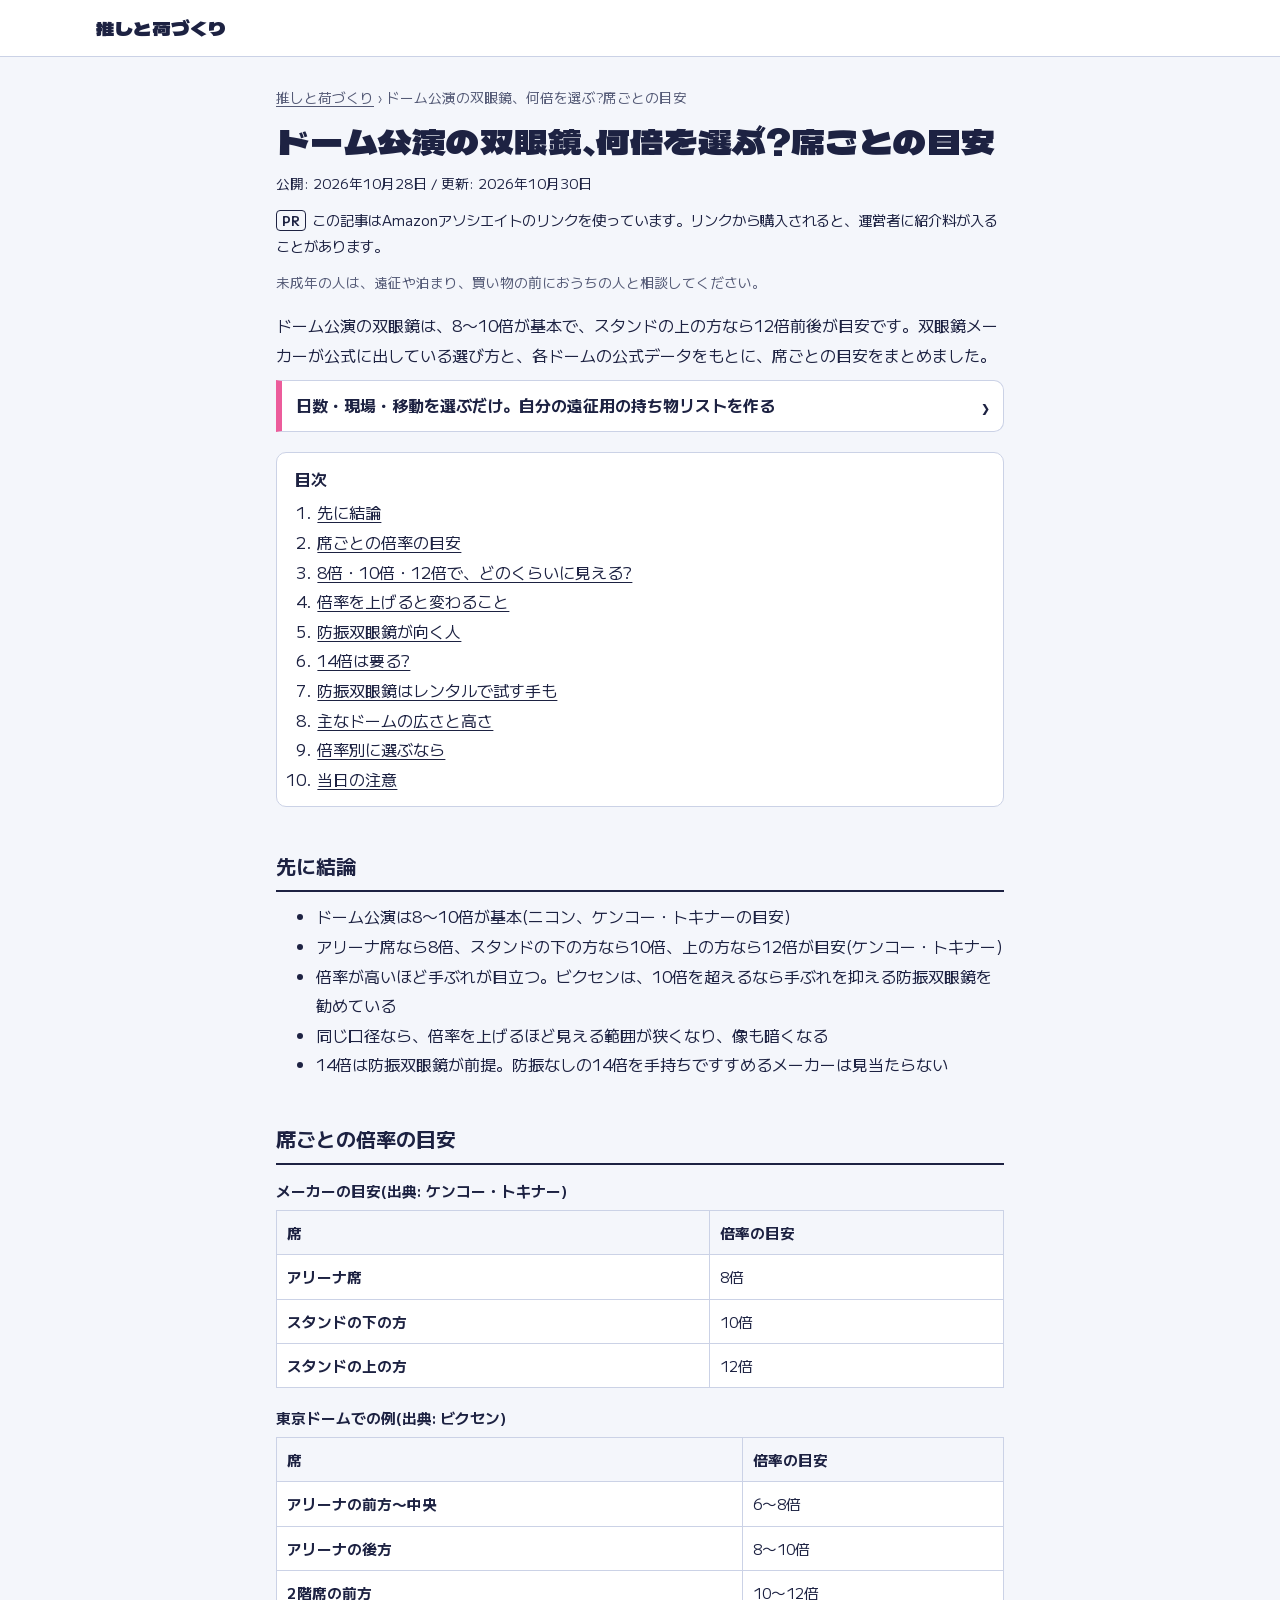
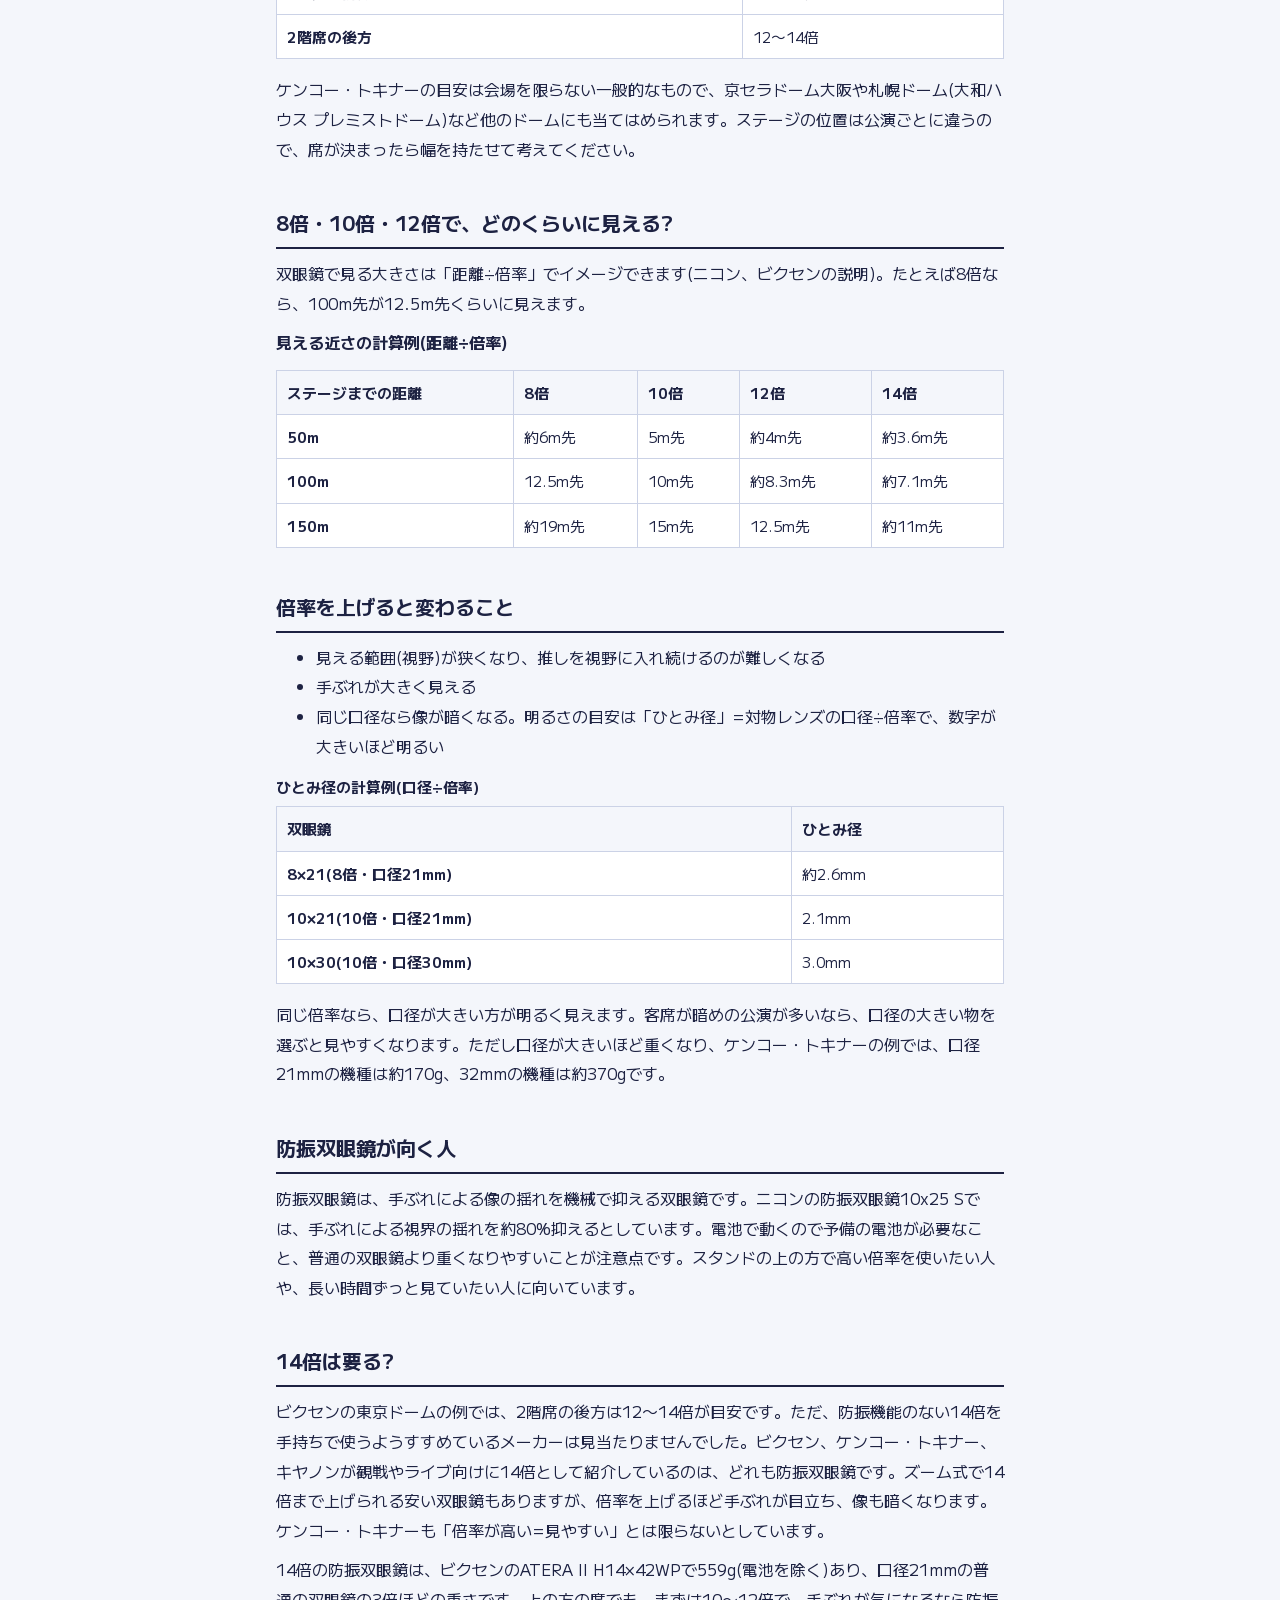
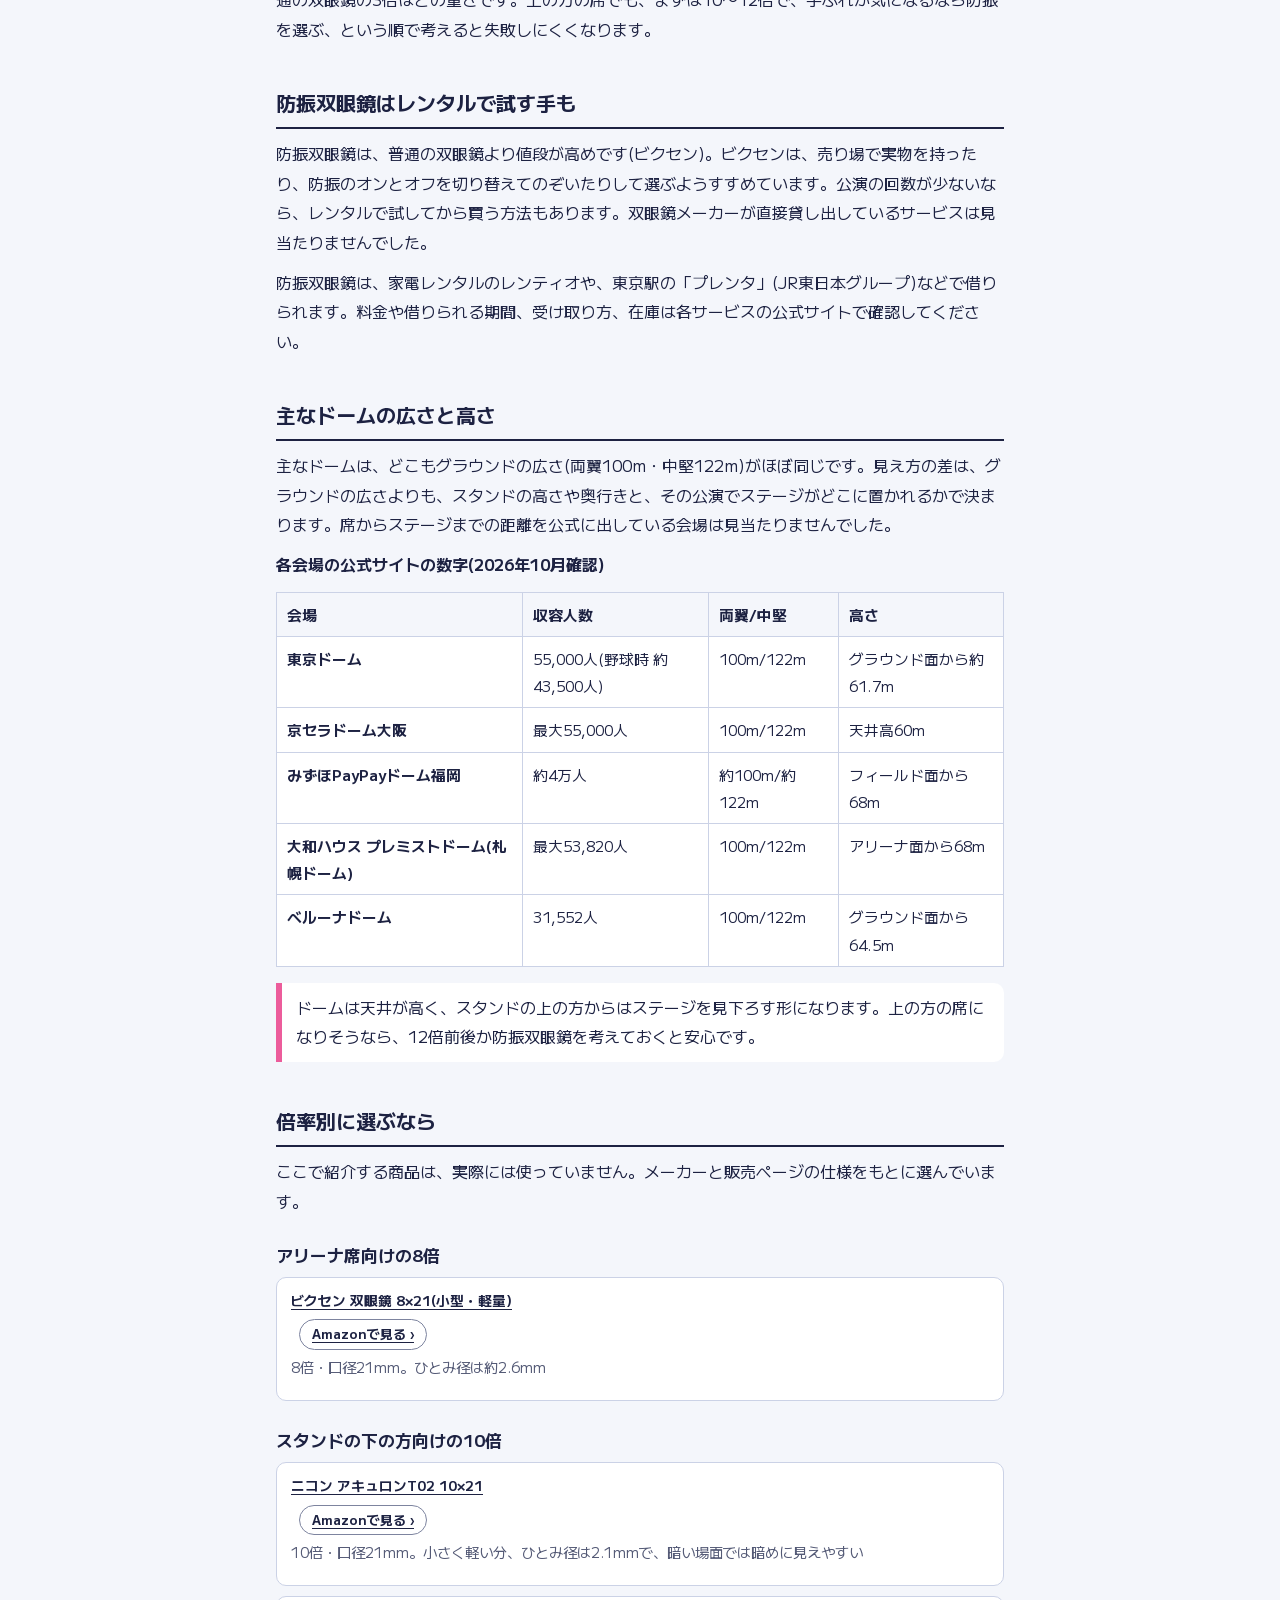
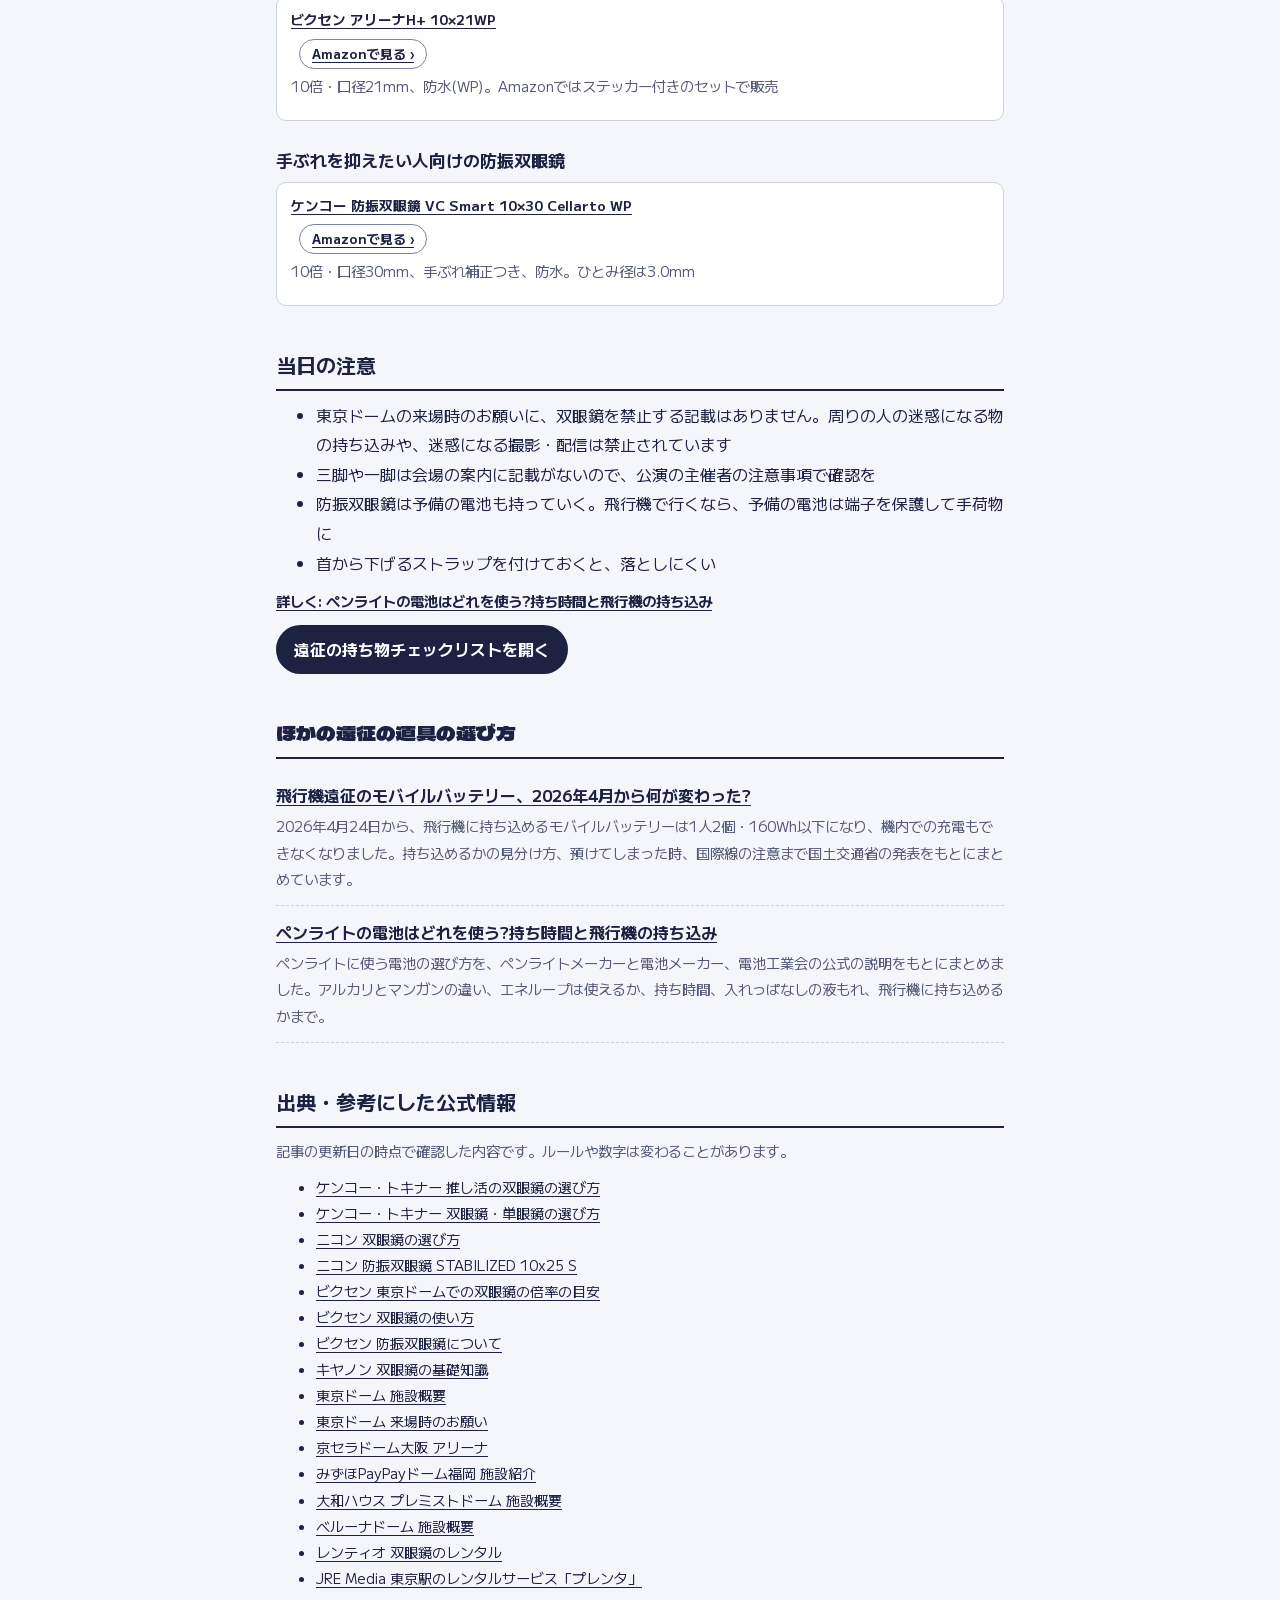
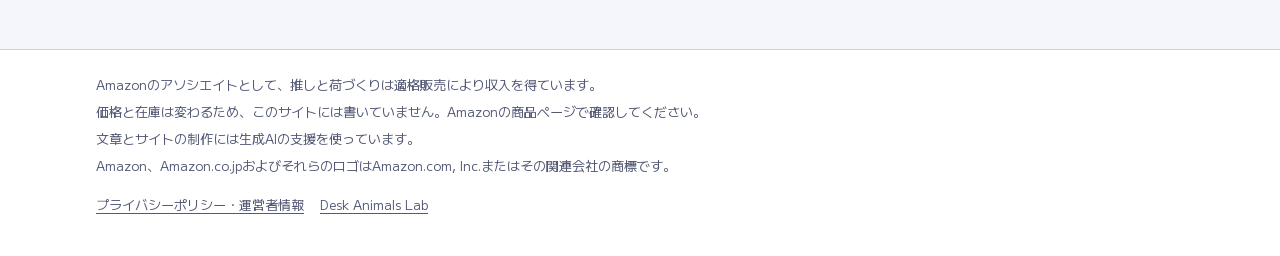
==== commit 05c65831: "推しと荷づくり: スマホで行全体をタップでチェック、使い方の1行、記事からチェックリスト・関連記事への導線、追従表示の重複解消など Co-Authored-By: Claude Opus 5.5 <n" ====
--- a/dome-sougankyo/index.html
+++ b/dome-sougankyo/index.html
@@ -22,8 +22,8 @@
 <link rel="preconnect" href="https://fonts.googleapis.com">
 <link rel="preconnect" href="https://fonts.gstatic.com" crossorigin>
 <link href="https://fonts.googleapis.com/css2?family=M+PLUS+2:wght@400..700&display=swap" rel="stylesheet">
-<link href="https://fonts.googleapis.com/css2?family=Dela+Gothic+One&amp;display=swap&amp;text=%20/0123456789%3F%E3%80%81%E3%81%82%E3%81%86%E3%81%88%E3%81%8B%E3%81%8C%E3%81%8F%E3%81%93%E3%81%94%E3%81%97%E3%81%98%E3%81%9B%E3%81%9C%E3%81%9F%E3%81%A1%E3%81%A3%E3%81%A5%E3%81%A7%E3%81%A8%E3%81%A9%E3%81%AE%E3%81%AF%E3%81%B3%E3%81%B6%E3%81%BE%E3%81%BF%E3%82%81%E3%82%89%E3%82%8A%E3%82%8B%E3%82%8C%E3%82%8F%E3%82%92%E3%82%93%E3%82%A4%E3%82%A7%E3%82%AF%E3%82%B0%E3%82%B1%E3%82%B7%E3%82%B9%E3%82%BA%E3%83%81%E3%83%83%E3%83%86%E3%83%88%E3%83%89%E3%83%90%E3%83%97%E3%83%9A%E3%83%9D%E3%83%A0%E3%83%A2%E3%83%A9%E3%83%AA%E3%83%AB%E3%83%B3%E3%83%BB%E3%83%BC%E4%BA%86%E4%BB%B6%E4%BD%95%E4%BD%BF%E5%80%8B%E5%80%8D%E5%85%85%E5%85%AC%E5%85%B7%E5%8B%95%E5%8F%8C%E5%93%81%E5%96%B6%E5%99%A8%E5%A0%B1%E5%A0%B4%E5%A4%89%E5%AD%90%E5%AE%89%E5%AE%8C%E5%AE%BF%E5%B8%AD%E5%B9%B4%E5%BE%81%E6%83%85%E6%8C%81%E6%8E%A8%E6%96%B9%E6%99%82%E6%9B%BF%E6%9C%88%E6%9D%A1%E6%A9%9F%E6%B1%A0%E6%BC%94%E7%89%A9%E7%8F%BE%E7%9B%AE%E7%9C%BC%E7%9D%80%E7%A7%BB%E8%80%85%E8%8D%B7%E8%A1%8C%E8%A6%81%E8%A9%B0%E8%B2%B4%E8%BA%AB%E8%BE%BC%E9%81%8B%E9%81%93%E9%81%A0%E9%81%B8%E9%87%8D%E9%8F%A1%E9%96%93%E9%9B%BB%E9%A3%9B" rel="stylesheet">
-<link rel="stylesheet" href="../style.css?v=18a1e1b4">
+<link href="https://fonts.googleapis.com/css2?family=Dela+Gothic+One&amp;display=swap&amp;text=%20/0123456789%3F%E3%80%81%E3%81%82%E3%81%86%E3%81%88%E3%81%8B%E3%81%8C%E3%81%8F%E3%81%93%E3%81%94%E3%81%97%E3%81%98%E3%81%9B%E3%81%9C%E3%81%9F%E3%81%A1%E3%81%A3%E3%81%A5%E3%81%A7%E3%81%A8%E3%81%A9%E3%81%AE%E3%81%AF%E3%81%B3%E3%81%B6%E3%81%BB%E3%81%BE%E3%81%BF%E3%82%81%E3%82%89%E3%82%8A%E3%82%8B%E3%82%8C%E3%82%8F%E3%82%92%E3%82%93%E3%82%A4%E3%82%A7%E3%82%AF%E3%82%B0%E3%82%B1%E3%82%B7%E3%82%B9%E3%82%BA%E3%83%81%E3%83%83%E3%83%86%E3%83%88%E3%83%89%E3%83%90%E3%83%97%E3%83%9A%E3%83%9D%E3%83%A0%E3%83%A2%E3%83%A9%E3%83%AA%E3%83%AB%E3%83%B3%E3%83%BB%E3%83%BC%E4%BA%86%E4%BB%B6%E4%BD%95%E4%BD%BF%E5%80%8B%E5%80%8D%E5%85%85%E5%85%AC%E5%85%B7%E5%8B%95%E5%8F%8C%E5%93%81%E5%96%B6%E5%99%A8%E5%A0%B1%E5%A0%B4%E5%A4%89%E5%AD%90%E5%AE%89%E5%AE%8C%E5%AE%BF%E5%B8%AD%E5%B9%B4%E5%BE%81%E6%83%85%E6%8C%81%E6%8E%A8%E6%96%B9%E6%99%82%E6%9B%BF%E6%9C%88%E6%9D%A1%E6%A9%9F%E6%B1%A0%E6%BC%94%E7%89%A9%E7%8F%BE%E7%9B%AE%E7%9C%BC%E7%9D%80%E7%A7%BB%E8%80%85%E8%8D%B7%E8%A1%8C%E8%A6%81%E8%A9%B0%E8%B2%B4%E8%BA%AB%E8%BE%BC%E9%81%8B%E9%81%93%E9%81%A0%E9%81%B8%E9%87%8D%E9%8F%A1%E9%96%93%E9%9B%BB%E9%A3%9B" rel="stylesheet">
+<link rel="stylesheet" href="../style.css?v=66cd78d8">
 <script defer src="../analytics.js?v=ef79816c"></script>
 <script type="application/ld+json">{"@context": "https://schema.org", "@type": "Article", "headline": "ドーム公演の双眼鏡、何倍を選ぶ?席ごとの目安", "description": "ドーム公演で使う双眼鏡の倍率の目安を、メーカーの公式の選び方をもとに席ごとにまとめました。東京ドームの席ごとの例、8倍・10倍・12倍の見え方の計算、防振双眼鏡が向く席、14倍は要るか、レンタルで試す方法も。", "datePublished": "2026-10-28T09:00:00+09:00", "dateModified": "2026-10-30T09:00:00+09:00", "inLanguage": "ja", "mainEntityOfPage": "https://deskanimals114510-ai.github.io/oshi-nizukuri/dome-sougankyo/", "image": "https://deskanimals114510-ai.github.io/oshi-nizukuri/og-image.jpg", "author": {"@type": "Organization", "name": "Desk Animals Lab", "url": "https://deskanimals114510-ai.github.io/oshi-nizukuri/privacy/"}, "publisher": {"@type": "Organization", "name": "Desk Animals Lab", "url": "https://deskanimals114510-ai.github.io/"}}</script>
 <script type="application/ld+json">{"@context": "https://schema.org", "@type": "BreadcrumbList", "itemListElement": [{"@type": "ListItem", "position": 1, "name": "推しと荷づくり", "item": "https://deskanimals114510-ai.github.io/oshi-nizukuri/"}, {"@type": "ListItem", "position": 2, "name": "ドーム公演の双眼鏡、何倍を選ぶ?席ごとの目安", "item": "https://deskanimals114510-ai.github.io/oshi-nizukuri/dome-sougankyo/"}]}</script>
@@ -43,6 +43,7 @@
 <p class="pr-note"><b>PR</b>この記事はAmazonアソシエイトのリンクを使っています。リンクから購入されると、運営者に紹介料が入ることがあります。</p>
 <p class="minor-note">未成年の人は、遠征や泊まり、買い物の前におうちの人と相談してください。</p>
 <p class="lead">ドーム公演の双眼鏡は、8〜10倍が基本で、スタンドの上の方なら12倍前後が目安です。双眼鏡メーカーが公式に出している選び方と、各ドームの公式データをもとに、席ごとの目安をまとめました。</p>
+<p class="to-list"><a href="../">日数・現場・移動を選ぶだけ。自分の遠征用の持ち物リストを作る</a></p>
 <nav class="toc" aria-labelledby="toc-h"><p id="toc-h">目次</p><ol><li><a href="#ketsuron">先に結論</a></li><li><a href="#seki">席ごとの倍率の目安</a></li><li><a href="#mieru">8倍・10倍・12倍で、どのくらいに見える?</a></li><li><a href="#bairitsu">倍率を上げると変わること</a></li><li><a href="#boushin">防振双眼鏡が向く人</a></li><li><a href="#14bai">14倍は要る?</a></li><li><a href="#rental">防振双眼鏡はレンタルで試す手も</a></li><li><a href="#kaijou">主なドームの広さと高さ</a></li><li><a href="#erabu">倍率別に選ぶなら</a></li><li><a href="#chuui">当日の注意</a></li></ol></nav>
 <h2 id="ketsuron">先に結論</h2>
 <ul><li>ドーム公演は8〜10倍が基本(ニコン、ケンコー・トキナーの目安)</li><li>アリーナ席なら8倍、スタンドの下の方なら10倍、上の方なら12倍が目安(ケンコー・トキナー)</li><li>倍率が高いほど手ぶれが目立つ。ビクセンは、10倍を超えるなら手ぶれを抑える防振双眼鏡を勧めている</li><li>同じ口径なら、倍率を上げるほど見える範囲が狭くなり、像も暗くなる</li><li>14倍は防振双眼鏡が前提。防振なしの14倍を手持ちですすめるメーカーは見当たらない</li></ul>
@@ -80,8 +81,9 @@
 <h2 id="chuui">当日の注意</h2>
 <ul><li>東京ドームの来場時のお願いに、双眼鏡を禁止する記載はありません。周りの人の迷惑になる物の持ち込みや、迷惑になる撮影・配信は禁止されています</li><li>三脚や一脚は会場の案内に記載がないので、公演の主催者の注意事項で確認を</li><li>防振双眼鏡は予備の電池も持っていく。飛行機で行くなら、予備の電池は端子を保護して手荷物に</li><li>首から下げるストラップを付けておくと、落としにくい</li></ul>
 <p class="note more"><a href="../penlight-denchi/">詳しく: ペンライトの電池はどれを使う?持ち時間と飛行機の持ち込み</a></p>
+<p class="cta"><a href="../">遠征の持ち物チェックリストを開く</a></p>
+<section class="reading" aria-labelledby="h-reading"><h2 id="h-reading">ほかの遠征の道具の選び方</h2><ul><li><a href="../hikouki-mobile-battery/">飛行機遠征のモバイルバッテリー、2026年4月から何が変わった?</a><p>2026年4月24日から、飛行機に持ち込めるモバイルバッテリーは1人2個・160Wh以下になり、機内での充電もできなくなりました。持ち込めるかの見分け方、預けてしまった時、国際線の注意まで国土交通省の発表をもとにまとめています。</p></li><li><a href="../penlight-denchi/">ペンライトの電池はどれを使う?持ち時間と飛行機の持ち込み</a><p>ペンライトに使う電池の選び方を、ペンライトメーカーと電池メーカー、電池工業会の公式の説明をもとにまとめました。アルカリとマンガンの違い、エネループは使えるか、持ち時間、入れっぱなしの液もれ、飛行機に持ち込めるかまで。</p></li></ul></section>
 <h2 id="sources">出典・参考にした公式情報</h2><p class="note">記事の更新日の時点で確認した内容です。ルールや数字は変わることがあります。</p><ul class="sources"><li><a href="https://www.kenko-tokina.co.jp/special/product_type/bino/oshikatsu-guide.html">ケンコー・トキナー 推し活の双眼鏡の選び方</a></li><li><a href="https://www.kenko-tokina.co.jp/lp/monoculars_binoculars/">ケンコー・トキナー 双眼鏡・単眼鏡の選び方</a></li><li><a href="https://nij.nikon.com/sp/howto_binoculars/index.html">ニコン 双眼鏡の選び方</a></li><li><a href="https://nij.nikon.com/products/lineup/sportoptics/stabilized_binoculars/stabilized_10x25_s/">ニコン 防振双眼鏡 STABILIZED 10x25 S</a></li><li><a href="https://www.vixen.co.jp/activity/221205a/">ビクセン 東京ドームでの双眼鏡の倍率の目安</a></li><li><a href="https://www.vixen.co.jp/howtouse/binocular/">ビクセン 双眼鏡の使い方</a></li><li><a href="https://www.vixen.co.jp/activity/230523a-4/">ビクセン 防振双眼鏡について</a></li><li><a href="https://personal.canon.jp/product/binoculars/knowledge">キヤノン 双眼鏡の基礎知識</a></li><li><a href="https://www.tokyo-dome.co.jp/dome/about/">東京ドーム 施設概要</a></li><li><a href="https://www.tokyo-dome.co.jp/dome/caution/">東京ドーム 来場時のお願い</a></li><li><a href="https://www.kyoceradome-osaka.jp/use_guide/arena/">京セラドーム大阪 アリーナ</a></li><li><a href="https://www.softbankhawks.co.jp/stadium/institution.html">みずほPayPayドーム福岡 施設紹介</a></li><li><a href="https://www.sapporo-dome.co.jp/dome/">大和ハウス プレミストドーム 施設概要</a></li><li><a href="https://www.seibulions.jp/stadium/dome.html">ベルーナドーム 施設概要</a></li><li><a href="https://www.rentio.jp/contents/binoculars/">レンティオ 双眼鏡のレンタル</a></li><li><a href="https://media.jreast.co.jp/articles/6310">JRE Media 東京駅のレンタルサービス「プレンタ」</a></li></ul>
-<p class="cta"><a href="../">遠征の持ち物チェックリストを開く</a></p>
 </article>
 </main>
 <footer class="site-footer">
--- a/style.css
+++ b/style.css
@@ -28,7 +28,7 @@
 a { color: var(--ink); text-underline-offset: 3px; }
 a:hover { color: var(--oshi-ink); }
 :focus-visible { outline: 3px solid var(--oshi-ink); outline-offset: 2px; }
-.vh { position: absolute; width: 1px; height: 1px; overflow: hidden; clip: rect(0 0 0 0); white-space: nowrap; }
+.vh { position: absolute; width: 1px; height: 1px; margin: -1px; padding: 0; border: 0; overflow: hidden; clip: rect(0 0 0 0); white-space: nowrap; }
 .skip-link { position: absolute; left: 16px; top: -48px; background: var(--ink); color: #fff; padding: 8px 12px; border-radius: 6px; z-index: 10; }
 .skip-link:focus { top: 8px; color: #fff; }
 .wrap { max-width: 1120px; margin: 0 auto; padding: 0 16px; }
@@ -55,9 +55,11 @@
 }
 .lead { margin: 0 0 12px; color: var(--sub); }
 .pr-note { font-size: .9rem; color: var(--ink); margin: 0 0 20px; }
-.minor-note { font-size: .85rem; color: var(--sub); margin: -12px 0 20px; }
+.minor-note { font-size: .85rem; color: var(--sub); margin: 16px 0 0; }
 .article .minor-note { margin: 0 0 16px; }
-.pr-note b { display: inline-block; border: 1px solid var(--ink); border-radius: 4px; padding: 0 5px; margin-right: 6px; font-size: .75rem; line-height: 1.5; }
+.how { display: flex; flex-wrap: wrap; align-items: baseline; gap: 2px 8px; margin: 0 0 12px; font-weight: 700; }
+.how-sub { font-weight: 400; font-size: .85rem; color: var(--sub); }
+.pr-note b { display: inline-block; border: 1px solid var(--ink); border-radius: 4px; padding: 0 5px; margin-right: 6px; font-size: .8rem; line-height: 1.5; }
 
 /* 荷札 */
 .tag {
@@ -86,7 +88,7 @@
 .chip { position: relative; }
 .chip input, .swatch input { position: absolute; opacity: 0; inset: 0; margin: 0; cursor: pointer; }
 .chip span {
-  display: inline-block; padding: 8px 14px; border: 1.5px solid var(--line-strong); border-radius: 999px;
+  display: inline-block; padding: 10px 14px; border: 1.5px solid var(--line-strong); border-radius: 999px;
   font-size: .9rem; line-height: 1.5; background: var(--card);
 }
 .chip input:checked + span { background: var(--oshi-ink); border-color: var(--oshi-ink); color: #fff; font-weight: 700; }
@@ -103,7 +105,7 @@
 .noscript { margin: 12px 0 0; font-size: .85rem; color: var(--sub); }
 .count { margin: 0 0 6px; font-family: var(--font-display); font-size: 1.3rem; }
 .bar { height: 10px; border-radius: 999px; background: var(--paper); border: 1px solid var(--line-strong); overflow: hidden; }
-.bar-fill { height: 100%; width: 0; background: var(--oshi); transition: width .25s ease; }
+.bar-fill { height: 100%; width: 0; background: var(--oshi-ink); transition: width .25s ease; }
 .tag-actions { display: flex; flex-wrap: wrap; gap: 8px; margin-top: 12px; }
 .tag-actions button {
   font: inherit; font-size: .85rem; color: var(--ink); background: var(--card);
@@ -127,7 +129,11 @@
   position: sticky; top: 0; z-index: 5; margin: 0 -16px 8px; padding: 8px 16px;
   background: color-mix(in srgb, var(--paper) 92%, transparent); border-bottom: 1px solid var(--line);
   font-weight: 700; font-size: .9rem;
-}
+  display: flex; justify-content: space-between; align-items: center; gap: 12px;
+  transition: opacity .2s;
+}
+.mini-count:not(.away) { opacity: 0; pointer-events: none; }
+.mini-count a { font-size: .85rem; padding: 6px 0; }
 @media (min-width: 900px) { .mini-count { display: none; } }
 
 /* チェックリスト */
@@ -139,11 +145,11 @@
 .cat h2 { font-family: var(--font-display); font-weight: 400; font-size: 1.25rem; margin: 0; }
 .cat-count { font-family: var(--font-body); font-size: .85rem; font-weight: 700; color: var(--sub); }
 .items { list-style: none; margin: 0; padding: 0; }
-.item { display: flex; gap: 12px; padding: 12px 0; border-bottom: 1px dashed var(--line); }
+.item { position: relative; display: flex; gap: 12px; padding: 12px 0; border-bottom: 1px dashed var(--line); }
 .item[hidden] { display: none; }
 .item input {
   appearance: none; -webkit-appearance: none; flex: none;
-  width: 24px; height: 24px; margin: 3px 0 0; border: 2px solid var(--ink); border-radius: 6px;
+  width: 26px; height: 26px; margin: 2px 0 0; border: 2px solid var(--ink); border-radius: 6px;
   background: var(--card); cursor: pointer; display: grid; place-content: center;
 }
 .item input::after {
@@ -154,9 +160,11 @@
 .item input:checked::after { opacity: 1; }
 .item-body { min-width: 0; flex: 1; }
 .item-name { font-weight: 700; cursor: pointer; }
+.item-name::after { content: ""; position: absolute; inset: 0; }
+.item a { position: relative; z-index: 1; }
 .item input:checked + .item-body .item-name { text-decoration: line-through; text-decoration-color: var(--oshi-ink); text-decoration-thickness: 2px; color: var(--sub); }
 .cheap {
-  display: inline-block; margin-left: 8px; font-size: .75rem; color: var(--sub);
+  display: inline-block; margin-left: 8px; font-size: .8rem; color: var(--sub);
   border: 1px solid var(--line); border-radius: 4px; padding: 0 6px; vertical-align: 2px;
 }
 .note { margin: 2px 0 0; font-size: .9rem; color: var(--sub); }
@@ -165,7 +173,7 @@
   display: inline-block; font-size: .85rem; text-decoration: none;
   border: 1.5px solid var(--line-strong); border-radius: 6px; padding: 3px 10px; background: var(--card);
 }
-.products a::after { content: "Amazon"; margin-left: 8px; font-size: .72rem; color: var(--sub); }
+.products a::after { content: "Amazon ›" / ""; margin-left: 8px; font-size: .8rem; color: var(--sub); white-space: nowrap; }
 .products a:hover { border-color: var(--oshi-ink); }
 
 .about { margin-top: 36px; font-size: .92rem; color: var(--sub); }
@@ -193,6 +201,9 @@
 .article .lead { color: var(--ink); }
 .breadcrumb { font-size: .85rem; color: var(--sub); }
 .breadcrumb a { color: var(--sub); }
+.to-list { margin: 0 0 4px; }
+.to-list a { display: block; position: relative; background: var(--card); border: 1px solid var(--line); border-left: 6px solid var(--oshi); border-radius: 0 var(--radius) var(--radius) 0; padding: 10px 36px 10px 14px; font-weight: 700; text-decoration: none; }
+.to-list a::after { content: "›" / ""; position: absolute; right: 14px; top: 50%; transform: translateY(-50%); font-size: 1.3rem; }
 .toc { background: var(--card); border: 1px solid var(--line); border-radius: var(--radius); padding: 12px 18px; margin: 20px 0; }
 .toc p { margin: 0 0 4px; font-weight: 700; }
 .toc ol { margin: 0; padding-left: 1.4em; }
@@ -210,7 +221,7 @@
 .products-article { flex-direction: column; gap: 10px; margin: 12px 0 16px; }
 .products-article li { background: var(--card); border: 1px solid var(--line); border-radius: var(--radius); padding: 10px 14px; }
 .products-article a { border: 0; padding: 0; background: none; font-weight: 700; text-decoration: underline; }
-.products-article a::after { content: "Amazonで見る ↗" / ""; display: block; width: fit-content; margin-top: 6px; font-size: .82rem; color: var(--ink); text-decoration: none; border: 1.5px solid var(--line-strong); border-radius: 999px; padding: 2px 12px; }
+.products-article a::after { content: "Amazonで見る ›" / ""; display: block; width: fit-content; margin-top: 6px; font-size: .82rem; color: var(--ink); text-decoration: none; border: 1.5px solid var(--line-strong); border-radius: 999px; padding: 2px 12px; }
 .products-article .note { margin-top: 4px; }
 .note.more { margin-top: 4px; }
 .note.more a { color: var(--ink); font-weight: 700; }
@@ -231,7 +242,7 @@
 }
 
 @media print {
-  .site-header, .site-footer, .pr-note, .minor-note, .lead, .tag-actions, .swatches, .mini-count, .products, .about, .skip-link, .tag-hole { display: none !important; }
+  .site-header, .site-footer, .pr-note, .minor-note, .how, .lead, .tag-actions, .swatches, .mini-count, .products, .about, .skip-link, .tag-hole { display: none !important; }
   body { background: #fff; }
   .layout { display: block; padding: 0; }
   .side { position: static; }
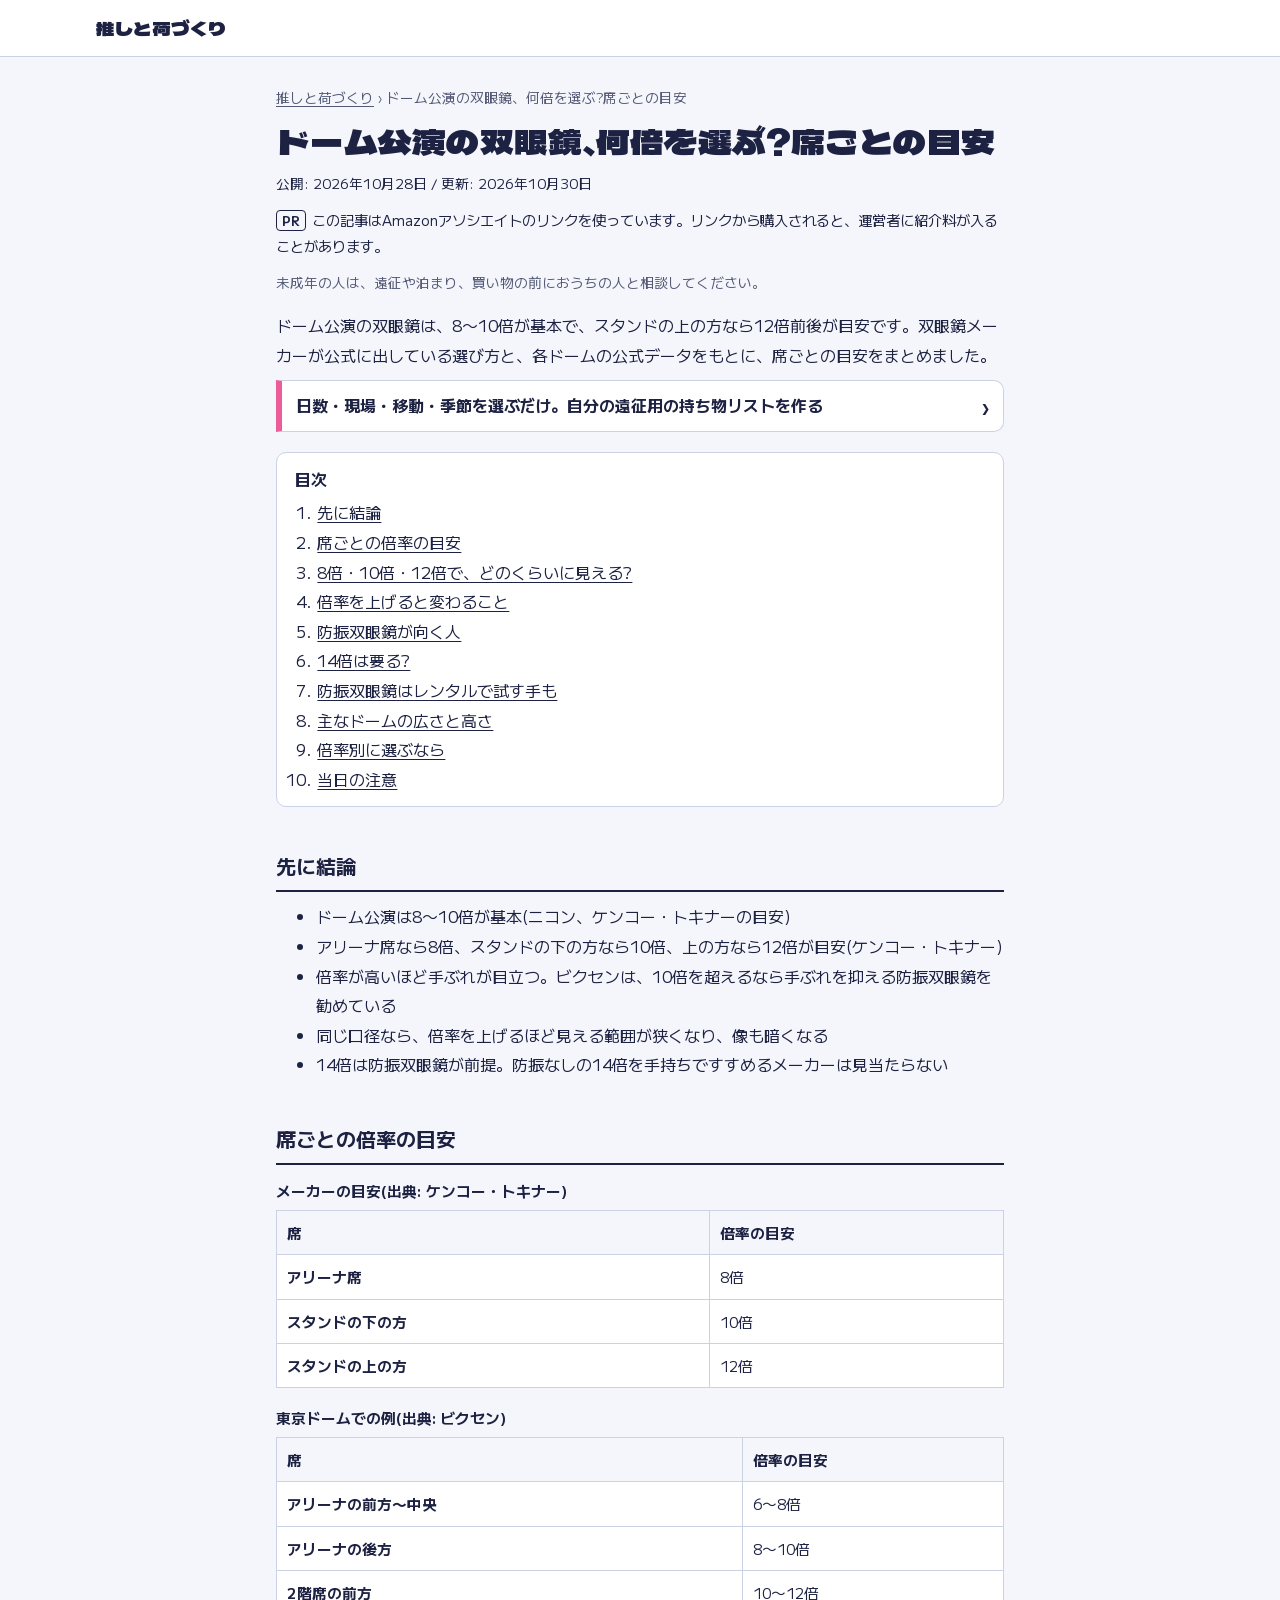
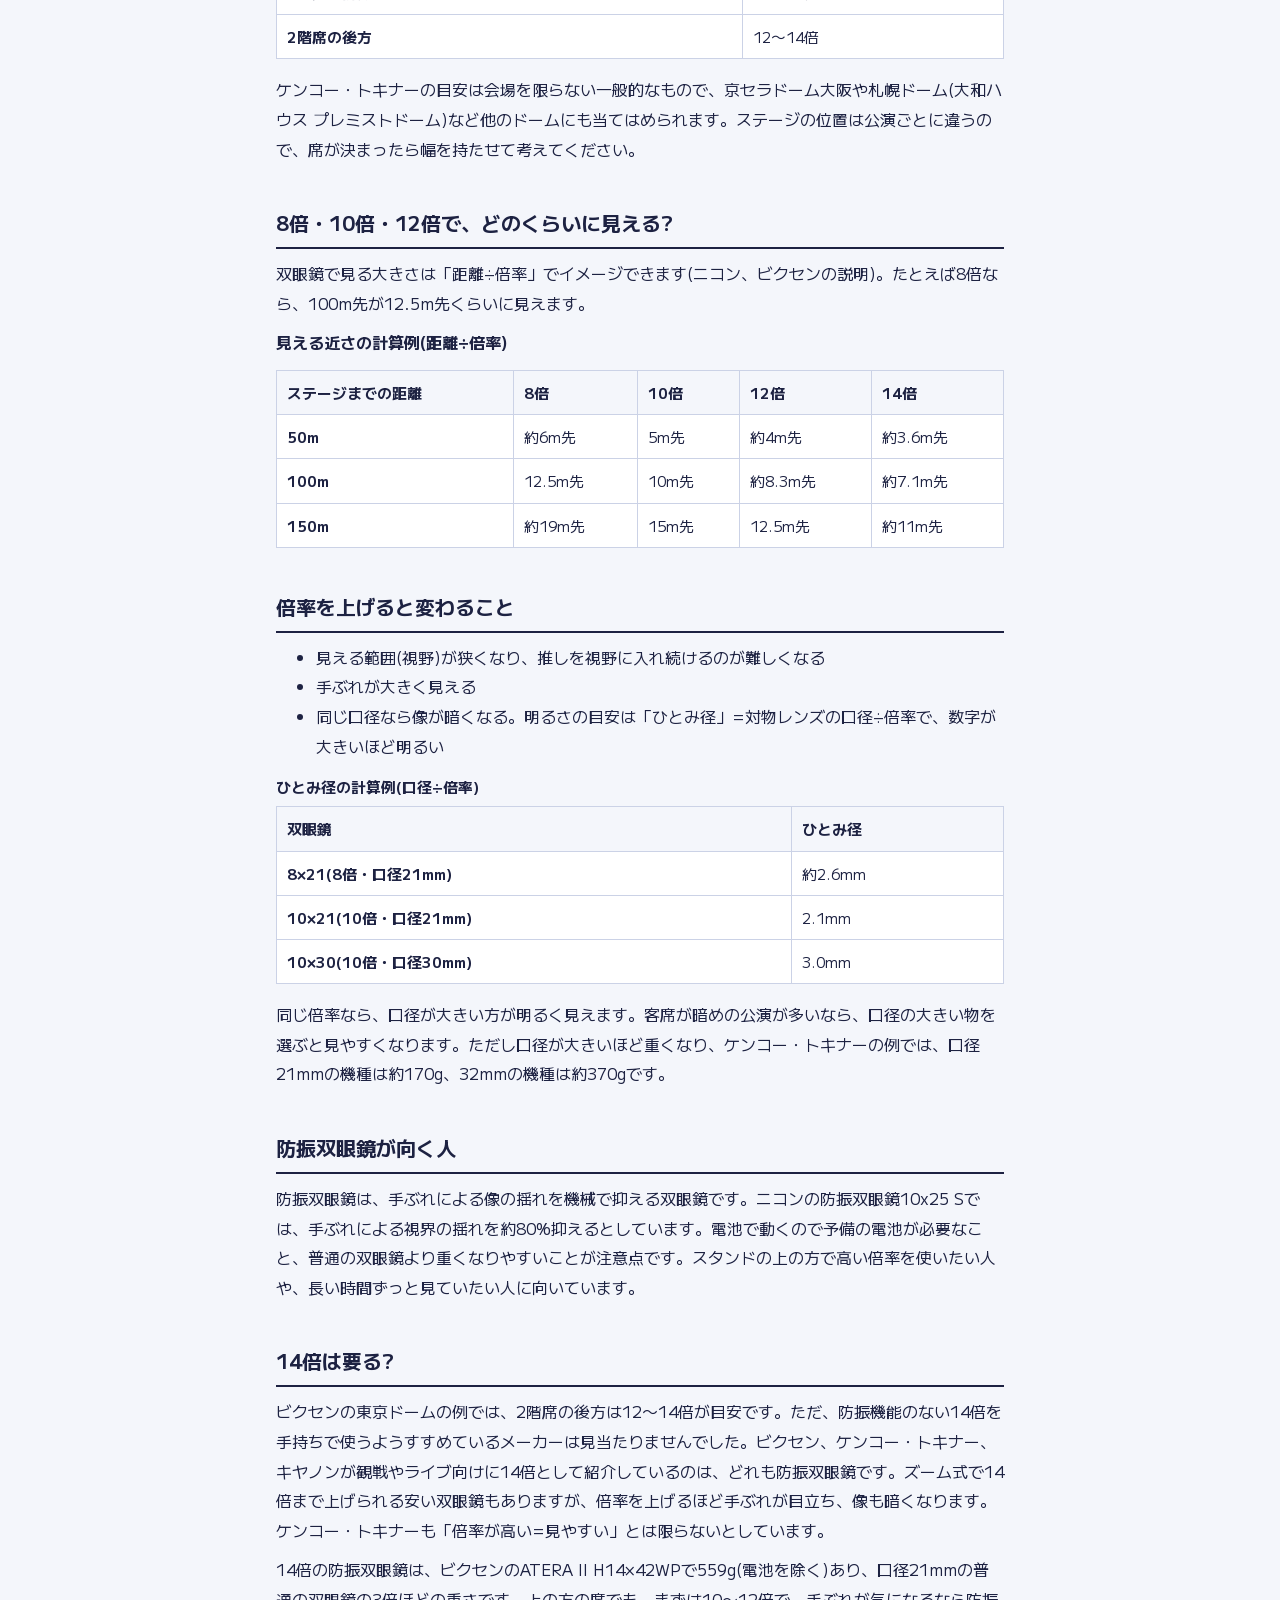
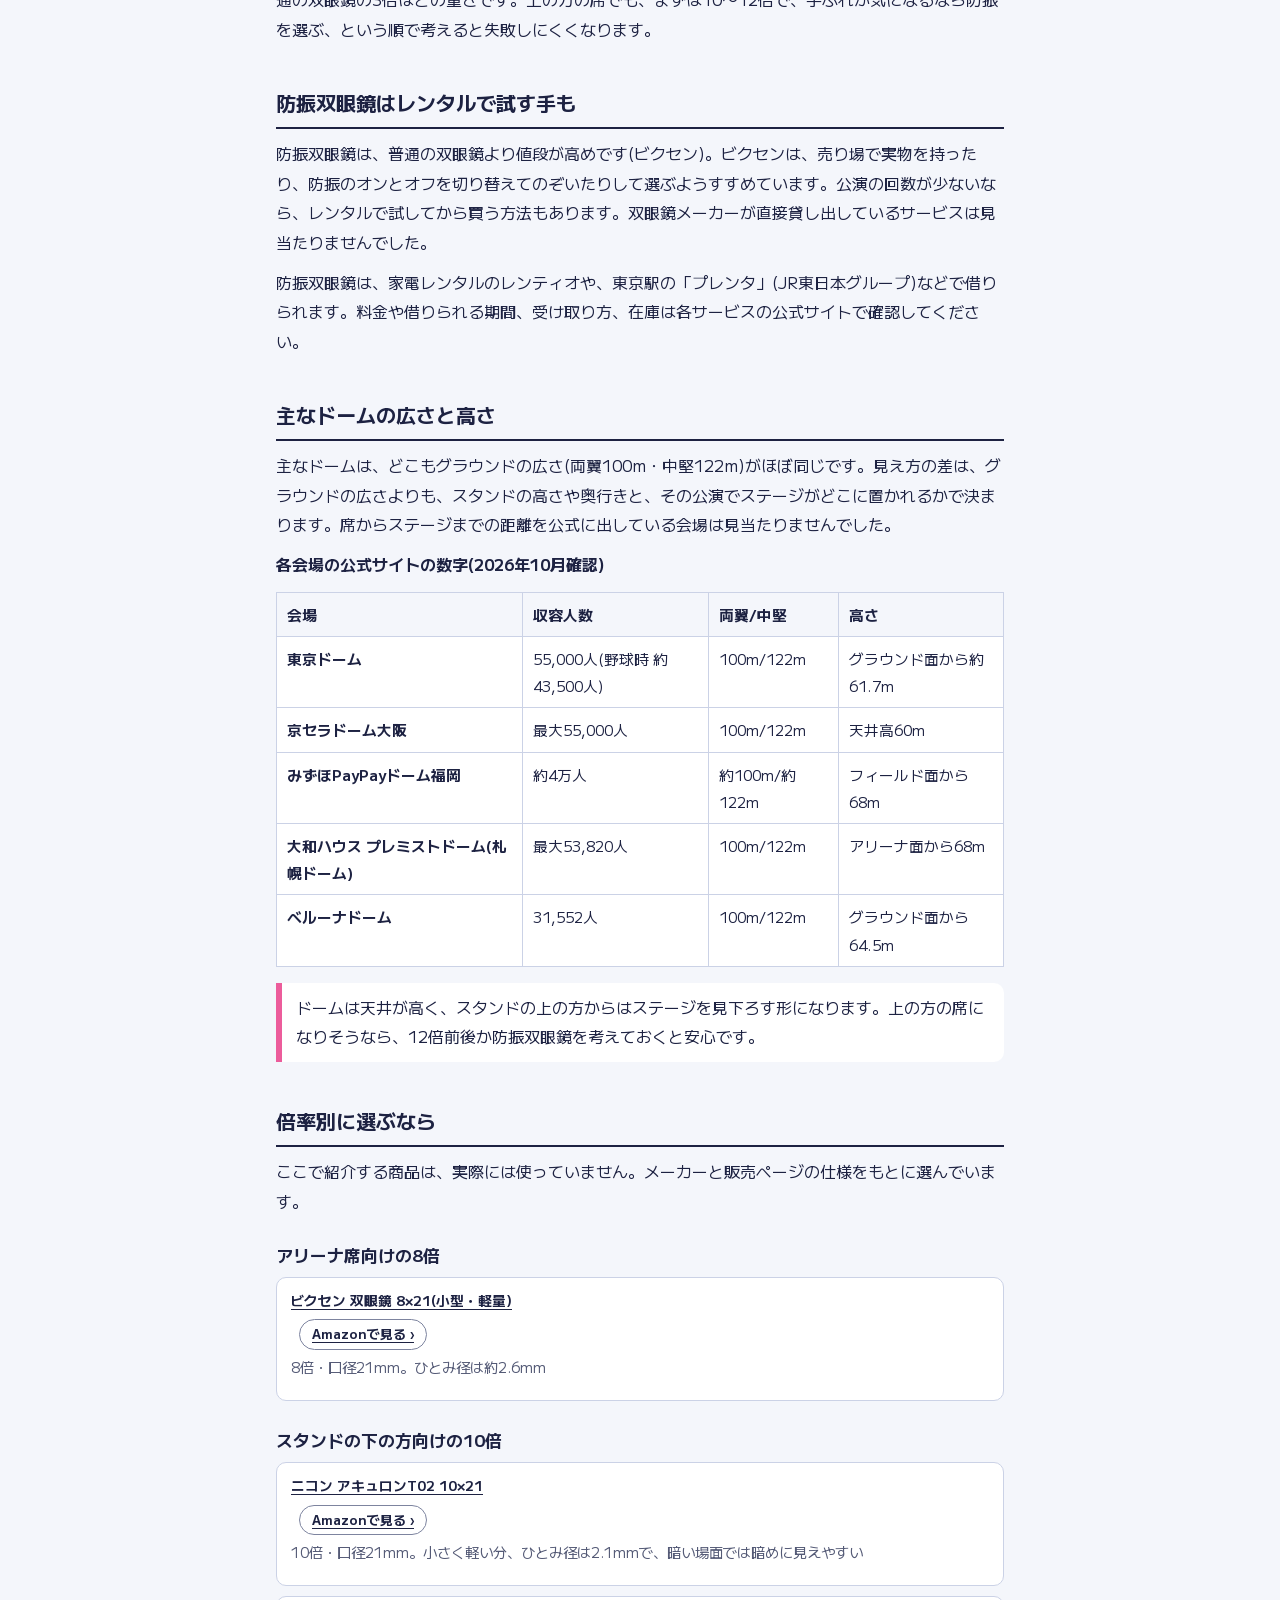
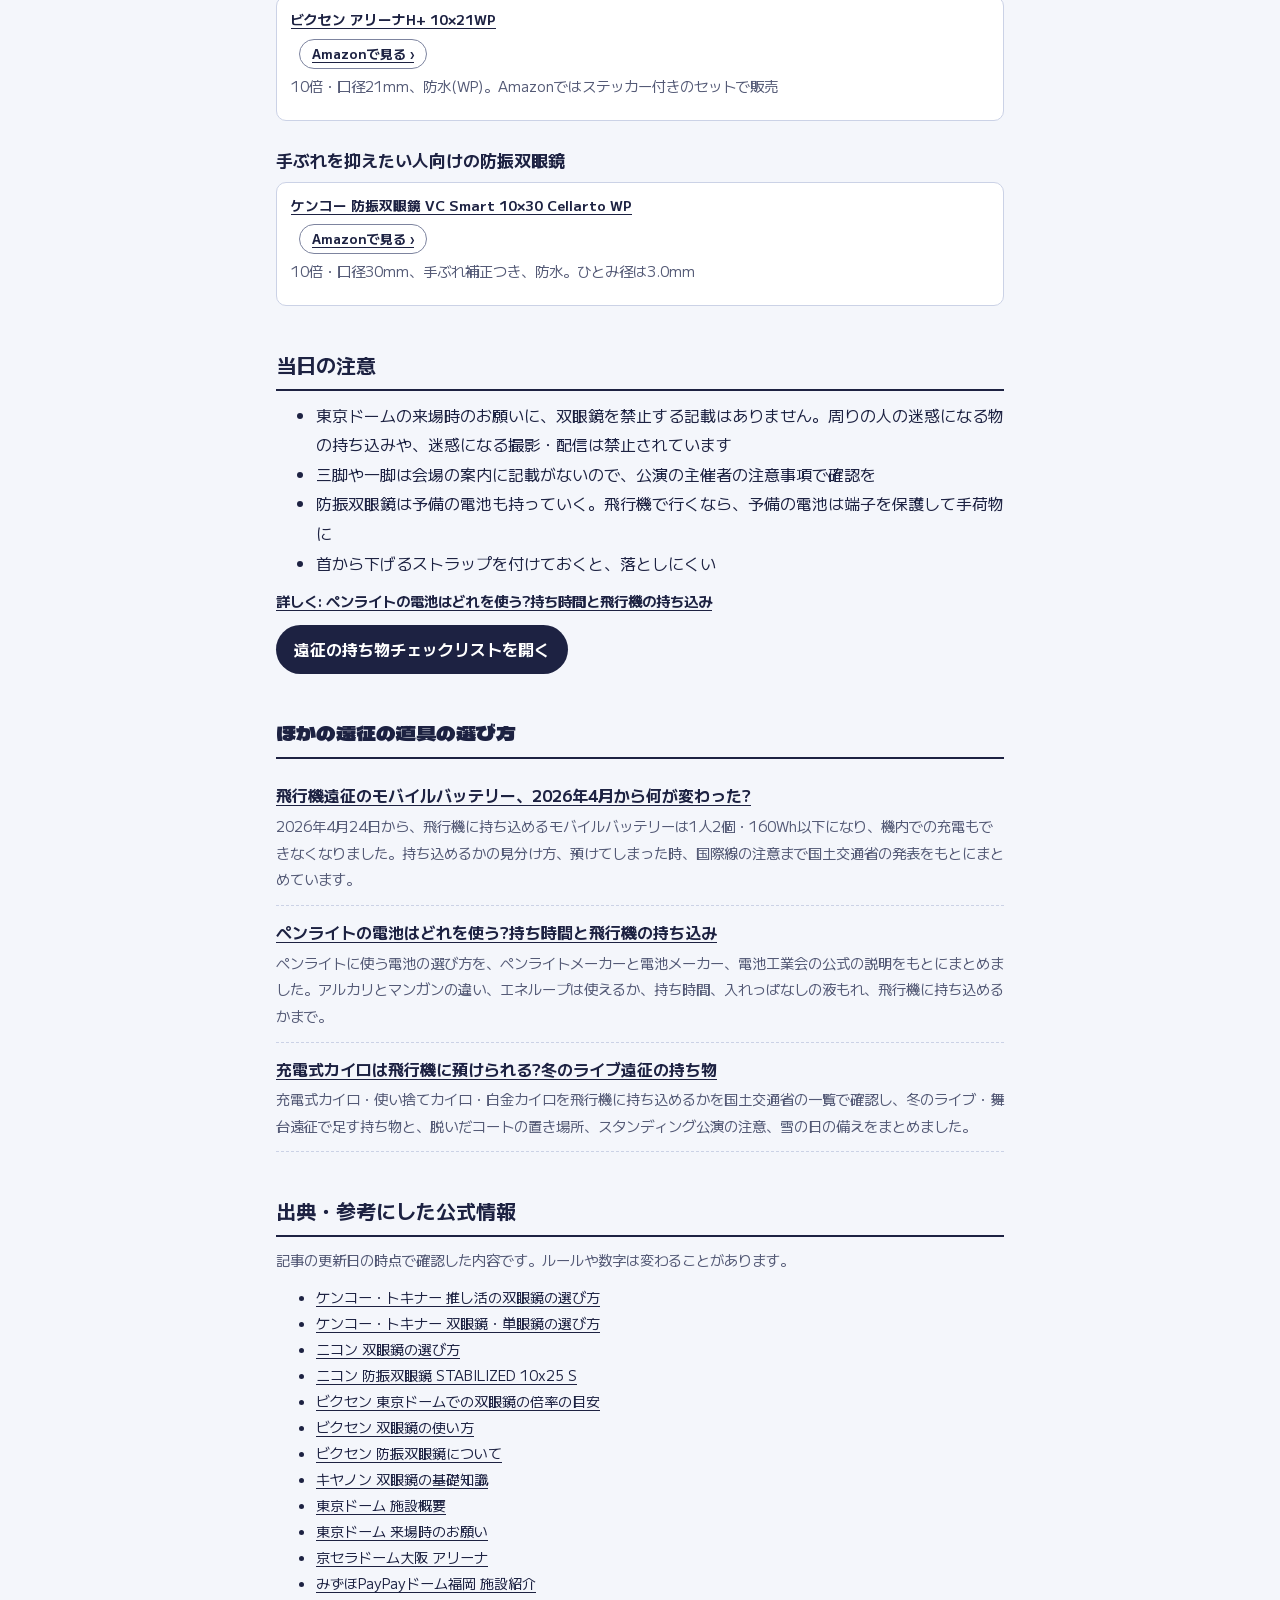
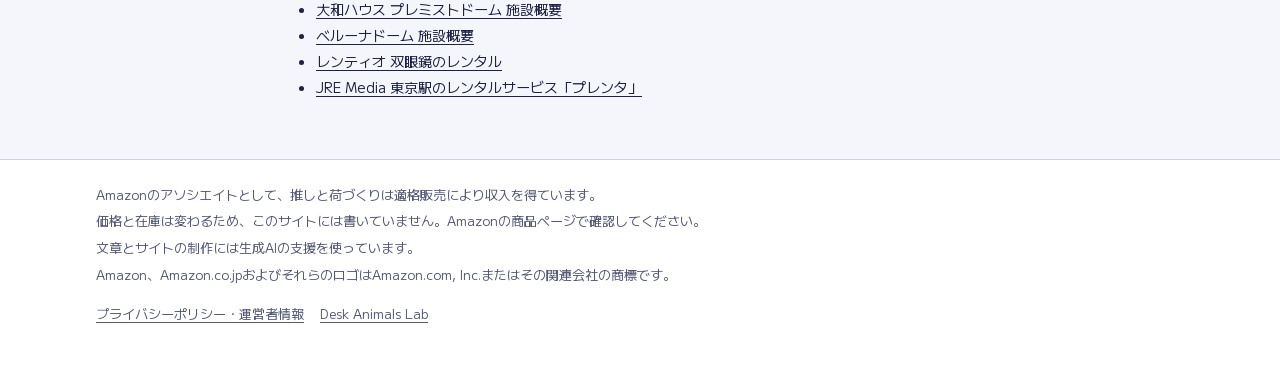
==== commit 0782acbc: "Add winter season, share-list button, and winter trip article Co-Authored-By: Claude Opus 5.5 <norep" ====
--- a/dome-sougankyo/index.html
+++ b/dome-sougankyo/index.html
@@ -22,8 +22,8 @@
 <link rel="preconnect" href="https://fonts.googleapis.com">
 <link rel="preconnect" href="https://fonts.gstatic.com" crossorigin>
 <link href="https://fonts.googleapis.com/css2?family=M+PLUS+2:wght@400..700&display=swap" rel="stylesheet">
-<link href="https://fonts.googleapis.com/css2?family=Dela+Gothic+One&amp;display=swap&amp;text=%20/0123456789%3F%E3%80%81%E3%81%82%E3%81%86%E3%81%88%E3%81%8B%E3%81%8C%E3%81%8F%E3%81%93%E3%81%94%E3%81%97%E3%81%98%E3%81%9B%E3%81%9C%E3%81%9F%E3%81%A1%E3%81%A3%E3%81%A5%E3%81%A7%E3%81%A8%E3%81%A9%E3%81%AE%E3%81%AF%E3%81%B3%E3%81%B6%E3%81%BB%E3%81%BE%E3%81%BF%E3%82%81%E3%82%89%E3%82%8A%E3%82%8B%E3%82%8C%E3%82%8F%E3%82%92%E3%82%93%E3%82%A4%E3%82%A7%E3%82%AF%E3%82%B0%E3%82%B1%E3%82%B7%E3%82%B9%E3%82%BA%E3%83%81%E3%83%83%E3%83%86%E3%83%88%E3%83%89%E3%83%90%E3%83%97%E3%83%9A%E3%83%9D%E3%83%A0%E3%83%A2%E3%83%A9%E3%83%AA%E3%83%AB%E3%83%B3%E3%83%BB%E3%83%BC%E4%BA%86%E4%BB%B6%E4%BD%95%E4%BD%BF%E5%80%8B%E5%80%8D%E5%85%85%E5%85%AC%E5%85%B7%E5%8B%95%E5%8F%8C%E5%93%81%E5%96%B6%E5%99%A8%E5%A0%B1%E5%A0%B4%E5%A4%89%E5%AD%90%E5%AE%89%E5%AE%8C%E5%AE%BF%E5%B8%AD%E5%B9%B4%E5%BE%81%E6%83%85%E6%8C%81%E6%8E%A8%E6%96%B9%E6%99%82%E6%9B%BF%E6%9C%88%E6%9D%A1%E6%A9%9F%E6%B1%A0%E6%BC%94%E7%89%A9%E7%8F%BE%E7%9B%AE%E7%9C%BC%E7%9D%80%E7%A7%BB%E8%80%85%E8%8D%B7%E8%A1%8C%E8%A6%81%E8%A9%B0%E8%B2%B4%E8%BA%AB%E8%BE%BC%E9%81%8B%E9%81%93%E9%81%A0%E9%81%B8%E9%87%8D%E9%8F%A1%E9%96%93%E9%9B%BB%E9%A3%9B" rel="stylesheet">
-<link rel="stylesheet" href="../style.css?v=66cd78d8">
+<link href="https://fonts.googleapis.com/css2?family=Dela+Gothic+One&amp;display=swap&amp;text=%20/0123456789%3F%E3%80%81%E3%81%82%E3%81%86%E3%81%88%E3%81%8B%E3%81%8C%E3%81%8F%E3%81%91%E3%81%93%E3%81%94%E3%81%97%E3%81%98%E3%81%9B%E3%81%9C%E3%81%9F%E3%81%A1%E3%81%A3%E3%81%A5%E3%81%A7%E3%81%A8%E3%81%A9%E3%81%AB%E3%81%AE%E3%81%AF%E3%81%B3%E3%81%B6%E3%81%BB%E3%81%BE%E3%81%BF%E3%82%81%E3%82%89%E3%82%8A%E3%82%8B%E3%82%8C%E3%82%8F%E3%82%92%E3%82%93%E3%82%A4%E3%82%A7%E3%82%AB%E3%82%AF%E3%82%B0%E3%82%B1%E3%82%B7%E3%82%B9%E3%82%BA%E3%83%81%E3%83%83%E3%83%86%E3%83%88%E3%83%89%E3%83%90%E3%83%96%E3%83%97%E3%83%9A%E3%83%9D%E3%83%A0%E3%83%A2%E3%83%A9%E3%83%AA%E3%83%AB%E3%83%AD%E3%83%B3%E3%83%BB%E3%83%BC%E4%BA%86%E4%BB%B6%E4%BD%95%E4%BD%BF%E5%80%8B%E5%80%8D%E5%85%85%E5%85%AC%E5%85%B7%E5%86%AC%E5%8B%95%E5%8F%8C%E5%93%81%E5%96%B6%E5%99%A8%E5%A0%B1%E5%A0%B4%E5%A4%89%E5%AD%90%E5%AE%89%E5%AE%8C%E5%AE%BF%E5%B8%AD%E5%B9%B4%E5%BC%8F%E5%BE%81%E6%83%85%E6%8C%81%E6%8E%A8%E6%96%B9%E6%99%82%E6%9B%BF%E6%9C%88%E6%9D%A1%E6%A9%9F%E6%B1%A0%E6%BC%94%E7%89%A9%E7%8F%BE%E7%9B%AE%E7%9C%BC%E7%9D%80%E7%A7%BB%E8%80%85%E8%8D%B7%E8%A1%8C%E8%A6%81%E8%A9%B0%E8%B2%B4%E8%BA%AB%E8%BE%BC%E9%81%8B%E9%81%93%E9%81%A0%E9%81%B8%E9%87%8D%E9%8F%A1%E9%96%93%E9%9B%BB%E9%A0%90%E9%A3%9B" rel="stylesheet">
+<link rel="stylesheet" href="../style.css?v=ad153b17">
 <script defer src="../analytics.js?v=ef79816c"></script>
 <script type="application/ld+json">{"@context": "https://schema.org", "@type": "Article", "headline": "ドーム公演の双眼鏡、何倍を選ぶ?席ごとの目安", "description": "ドーム公演で使う双眼鏡の倍率の目安を、メーカーの公式の選び方をもとに席ごとにまとめました。東京ドームの席ごとの例、8倍・10倍・12倍の見え方の計算、防振双眼鏡が向く席、14倍は要るか、レンタルで試す方法も。", "datePublished": "2026-10-28T09:00:00+09:00", "dateModified": "2026-10-30T09:00:00+09:00", "inLanguage": "ja", "mainEntityOfPage": "https://deskanimals114510-ai.github.io/oshi-nizukuri/dome-sougankyo/", "image": "https://deskanimals114510-ai.github.io/oshi-nizukuri/og-image.jpg", "author": {"@type": "Organization", "name": "Desk Animals Lab", "url": "https://deskanimals114510-ai.github.io/oshi-nizukuri/privacy/"}, "publisher": {"@type": "Organization", "name": "Desk Animals Lab", "url": "https://deskanimals114510-ai.github.io/"}}</script>
 <script type="application/ld+json">{"@context": "https://schema.org", "@type": "BreadcrumbList", "itemListElement": [{"@type": "ListItem", "position": 1, "name": "推しと荷づくり", "item": "https://deskanimals114510-ai.github.io/oshi-nizukuri/"}, {"@type": "ListItem", "position": 2, "name": "ドーム公演の双眼鏡、何倍を選ぶ?席ごとの目安", "item": "https://deskanimals114510-ai.github.io/oshi-nizukuri/dome-sougankyo/"}]}</script>
@@ -43,7 +43,7 @@
 <p class="pr-note"><b>PR</b>この記事はAmazonアソシエイトのリンクを使っています。リンクから購入されると、運営者に紹介料が入ることがあります。</p>
 <p class="minor-note">未成年の人は、遠征や泊まり、買い物の前におうちの人と相談してください。</p>
 <p class="lead">ドーム公演の双眼鏡は、8〜10倍が基本で、スタンドの上の方なら12倍前後が目安です。双眼鏡メーカーが公式に出している選び方と、各ドームの公式データをもとに、席ごとの目安をまとめました。</p>
-<p class="to-list"><a href="../">日数・現場・移動を選ぶだけ。自分の遠征用の持ち物リストを作る</a></p>
+<p class="to-list"><a href="../">日数・現場・移動・季節を選ぶだけ。自分の遠征用の持ち物リストを作る</a></p>
 <nav class="toc" aria-labelledby="toc-h"><p id="toc-h">目次</p><ol><li><a href="#ketsuron">先に結論</a></li><li><a href="#seki">席ごとの倍率の目安</a></li><li><a href="#mieru">8倍・10倍・12倍で、どのくらいに見える?</a></li><li><a href="#bairitsu">倍率を上げると変わること</a></li><li><a href="#boushin">防振双眼鏡が向く人</a></li><li><a href="#14bai">14倍は要る?</a></li><li><a href="#rental">防振双眼鏡はレンタルで試す手も</a></li><li><a href="#kaijou">主なドームの広さと高さ</a></li><li><a href="#erabu">倍率別に選ぶなら</a></li><li><a href="#chuui">当日の注意</a></li></ol></nav>
 <h2 id="ketsuron">先に結論</h2>
 <ul><li>ドーム公演は8〜10倍が基本(ニコン、ケンコー・トキナーの目安)</li><li>アリーナ席なら8倍、スタンドの下の方なら10倍、上の方なら12倍が目安(ケンコー・トキナー)</li><li>倍率が高いほど手ぶれが目立つ。ビクセンは、10倍を超えるなら手ぶれを抑える防振双眼鏡を勧めている</li><li>同じ口径なら、倍率を上げるほど見える範囲が狭くなり、像も暗くなる</li><li>14倍は防振双眼鏡が前提。防振なしの14倍を手持ちですすめるメーカーは見当たらない</li></ul>
@@ -82,7 +82,7 @@
 <ul><li>東京ドームの来場時のお願いに、双眼鏡を禁止する記載はありません。周りの人の迷惑になる物の持ち込みや、迷惑になる撮影・配信は禁止されています</li><li>三脚や一脚は会場の案内に記載がないので、公演の主催者の注意事項で確認を</li><li>防振双眼鏡は予備の電池も持っていく。飛行機で行くなら、予備の電池は端子を保護して手荷物に</li><li>首から下げるストラップを付けておくと、落としにくい</li></ul>
 <p class="note more"><a href="../penlight-denchi/">詳しく: ペンライトの電池はどれを使う?持ち時間と飛行機の持ち込み</a></p>
 <p class="cta"><a href="../">遠征の持ち物チェックリストを開く</a></p>
-<section class="reading" aria-labelledby="h-reading"><h2 id="h-reading">ほかの遠征の道具の選び方</h2><ul><li><a href="../hikouki-mobile-battery/">飛行機遠征のモバイルバッテリー、2026年4月から何が変わった?</a><p>2026年4月24日から、飛行機に持ち込めるモバイルバッテリーは1人2個・160Wh以下になり、機内での充電もできなくなりました。持ち込めるかの見分け方、預けてしまった時、国際線の注意まで国土交通省の発表をもとにまとめています。</p></li><li><a href="../penlight-denchi/">ペンライトの電池はどれを使う?持ち時間と飛行機の持ち込み</a><p>ペンライトに使う電池の選び方を、ペンライトメーカーと電池メーカー、電池工業会の公式の説明をもとにまとめました。アルカリとマンガンの違い、エネループは使えるか、持ち時間、入れっぱなしの液もれ、飛行機に持ち込めるかまで。</p></li></ul></section>
+<section class="reading" aria-labelledby="h-reading"><h2 id="h-reading">ほかの遠征の道具の選び方</h2><ul><li><a href="../hikouki-mobile-battery/">飛行機遠征のモバイルバッテリー、2026年4月から何が変わった?</a><p>2026年4月24日から、飛行機に持ち込めるモバイルバッテリーは1人2個・160Wh以下になり、機内での充電もできなくなりました。持ち込めるかの見分け方、預けてしまった時、国際線の注意まで国土交通省の発表をもとにまとめています。</p></li><li><a href="../penlight-denchi/">ペンライトの電池はどれを使う?持ち時間と飛行機の持ち込み</a><p>ペンライトに使う電池の選び方を、ペンライトメーカーと電池メーカー、電池工業会の公式の説明をもとにまとめました。アルカリとマンガンの違い、エネループは使えるか、持ち時間、入れっぱなしの液もれ、飛行機に持ち込めるかまで。</p></li><li><a href="../fuyu-ensei/">充電式カイロは飛行機に預けられる?冬のライブ遠征の持ち物</a><p>充電式カイロ・使い捨てカイロ・白金カイロを飛行機に持ち込めるかを国土交通省の一覧で確認し、冬のライブ・舞台遠征で足す持ち物と、脱いだコートの置き場所、スタンディング公演の注意、雪の日の備えをまとめました。</p></li></ul></section>
 <h2 id="sources">出典・参考にした公式情報</h2><p class="note">記事の更新日の時点で確認した内容です。ルールや数字は変わることがあります。</p><ul class="sources"><li><a href="https://www.kenko-tokina.co.jp/special/product_type/bino/oshikatsu-guide.html">ケンコー・トキナー 推し活の双眼鏡の選び方</a></li><li><a href="https://www.kenko-tokina.co.jp/lp/monoculars_binoculars/">ケンコー・トキナー 双眼鏡・単眼鏡の選び方</a></li><li><a href="https://nij.nikon.com/sp/howto_binoculars/index.html">ニコン 双眼鏡の選び方</a></li><li><a href="https://nij.nikon.com/products/lineup/sportoptics/stabilized_binoculars/stabilized_10x25_s/">ニコン 防振双眼鏡 STABILIZED 10x25 S</a></li><li><a href="https://www.vixen.co.jp/activity/221205a/">ビクセン 東京ドームでの双眼鏡の倍率の目安</a></li><li><a href="https://www.vixen.co.jp/howtouse/binocular/">ビクセン 双眼鏡の使い方</a></li><li><a href="https://www.vixen.co.jp/activity/230523a-4/">ビクセン 防振双眼鏡について</a></li><li><a href="https://personal.canon.jp/product/binoculars/knowledge">キヤノン 双眼鏡の基礎知識</a></li><li><a href="https://www.tokyo-dome.co.jp/dome/about/">東京ドーム 施設概要</a></li><li><a href="https://www.tokyo-dome.co.jp/dome/caution/">東京ドーム 来場時のお願い</a></li><li><a href="https://www.kyoceradome-osaka.jp/use_guide/arena/">京セラドーム大阪 アリーナ</a></li><li><a href="https://www.softbankhawks.co.jp/stadium/institution.html">みずほPayPayドーム福岡 施設紹介</a></li><li><a href="https://www.sapporo-dome.co.jp/dome/">大和ハウス プレミストドーム 施設概要</a></li><li><a href="https://www.seibulions.jp/stadium/dome.html">ベルーナドーム 施設概要</a></li><li><a href="https://www.rentio.jp/contents/binoculars/">レンティオ 双眼鏡のレンタル</a></li><li><a href="https://media.jreast.co.jp/articles/6310">JRE Media 東京駅のレンタルサービス「プレンタ」</a></li></ul>
 </article>
 </main>
--- a/style.css
+++ b/style.css
@@ -109,12 +109,16 @@
 .tag-actions { display: flex; flex-wrap: wrap; gap: 8px; margin-top: 12px; }
 .tag-actions button {
   font: inherit; font-size: .85rem; color: var(--ink); background: var(--card);
-  border: 1.5px solid var(--line-strong); border-radius: 8px; padding: 8px 14px; cursor: pointer;
-}
+  border: 1.5px solid var(--line-strong); border-radius: 8px; padding: 10px 14px; cursor: pointer;
+}
+.tag-actions button.primary { border-color: var(--oshi-ink); color: var(--oshi-ink); font-weight: 700; }
 .tag-actions button.armed { border-color: var(--oshi-ink); color: var(--oshi-ink); font-weight: 700; }
 .jump { align-self: center; font-size: .9rem; font-weight: 700; padding: 8px 4px; }
 @media (min-width: 900px) { .jump { display: none; } }
 .tag-actions button:hover { border-color: var(--ink); }
+.share-done { margin: 10px 0 0; font-size: .85rem; font-weight: 700; color: var(--oshi-ink); }
+.share-fallback { margin: 10px 0 0; font-size: .85rem; }
+.share-fallback input { display: block; width: 100%; margin-top: 4px; font: inherit; font-size: .85rem; padding: 8px; border: 1.5px solid var(--line-strong); border-radius: 8px; background: var(--card); color: var(--ink); }
 .stamp {
   display: inline-block; margin: 0 0 10px 4px;
   font-family: var(--font-display); font-size: 1rem; color: var(--oshi-ink);
@@ -242,7 +246,7 @@
 }
 
 @media print {
-  .site-header, .site-footer, .pr-note, .minor-note, .how, .lead, .tag-actions, .swatches, .mini-count, .products, .about, .skip-link, .tag-hole { display: none !important; }
+  .site-header, .site-footer, .pr-note, .minor-note, .how, .lead, .tag-actions, .share-done, .share-fallback, .swatches, .mini-count, .products, .about, .skip-link, .tag-hole { display: none !important; }
   body { background: #fff; }
   .layout { display: block; padding: 0; }
   .side { position: static; }
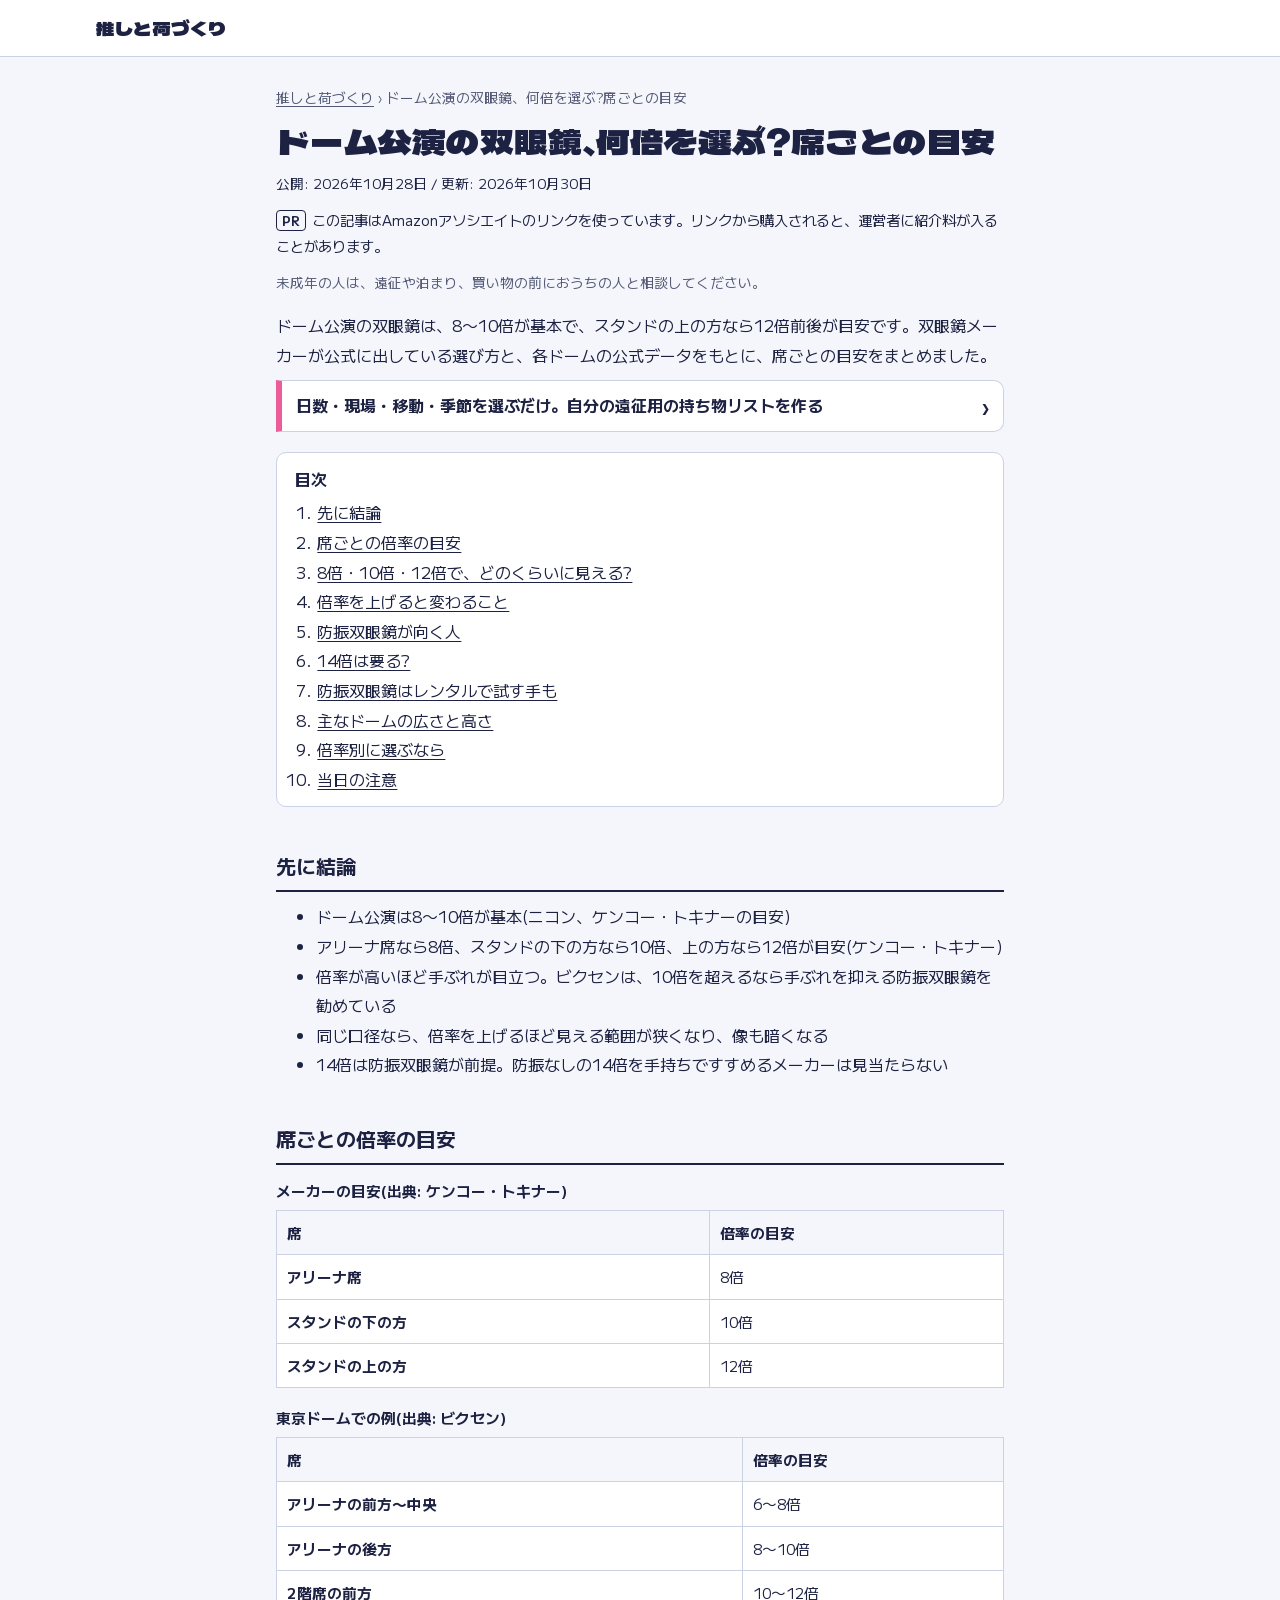
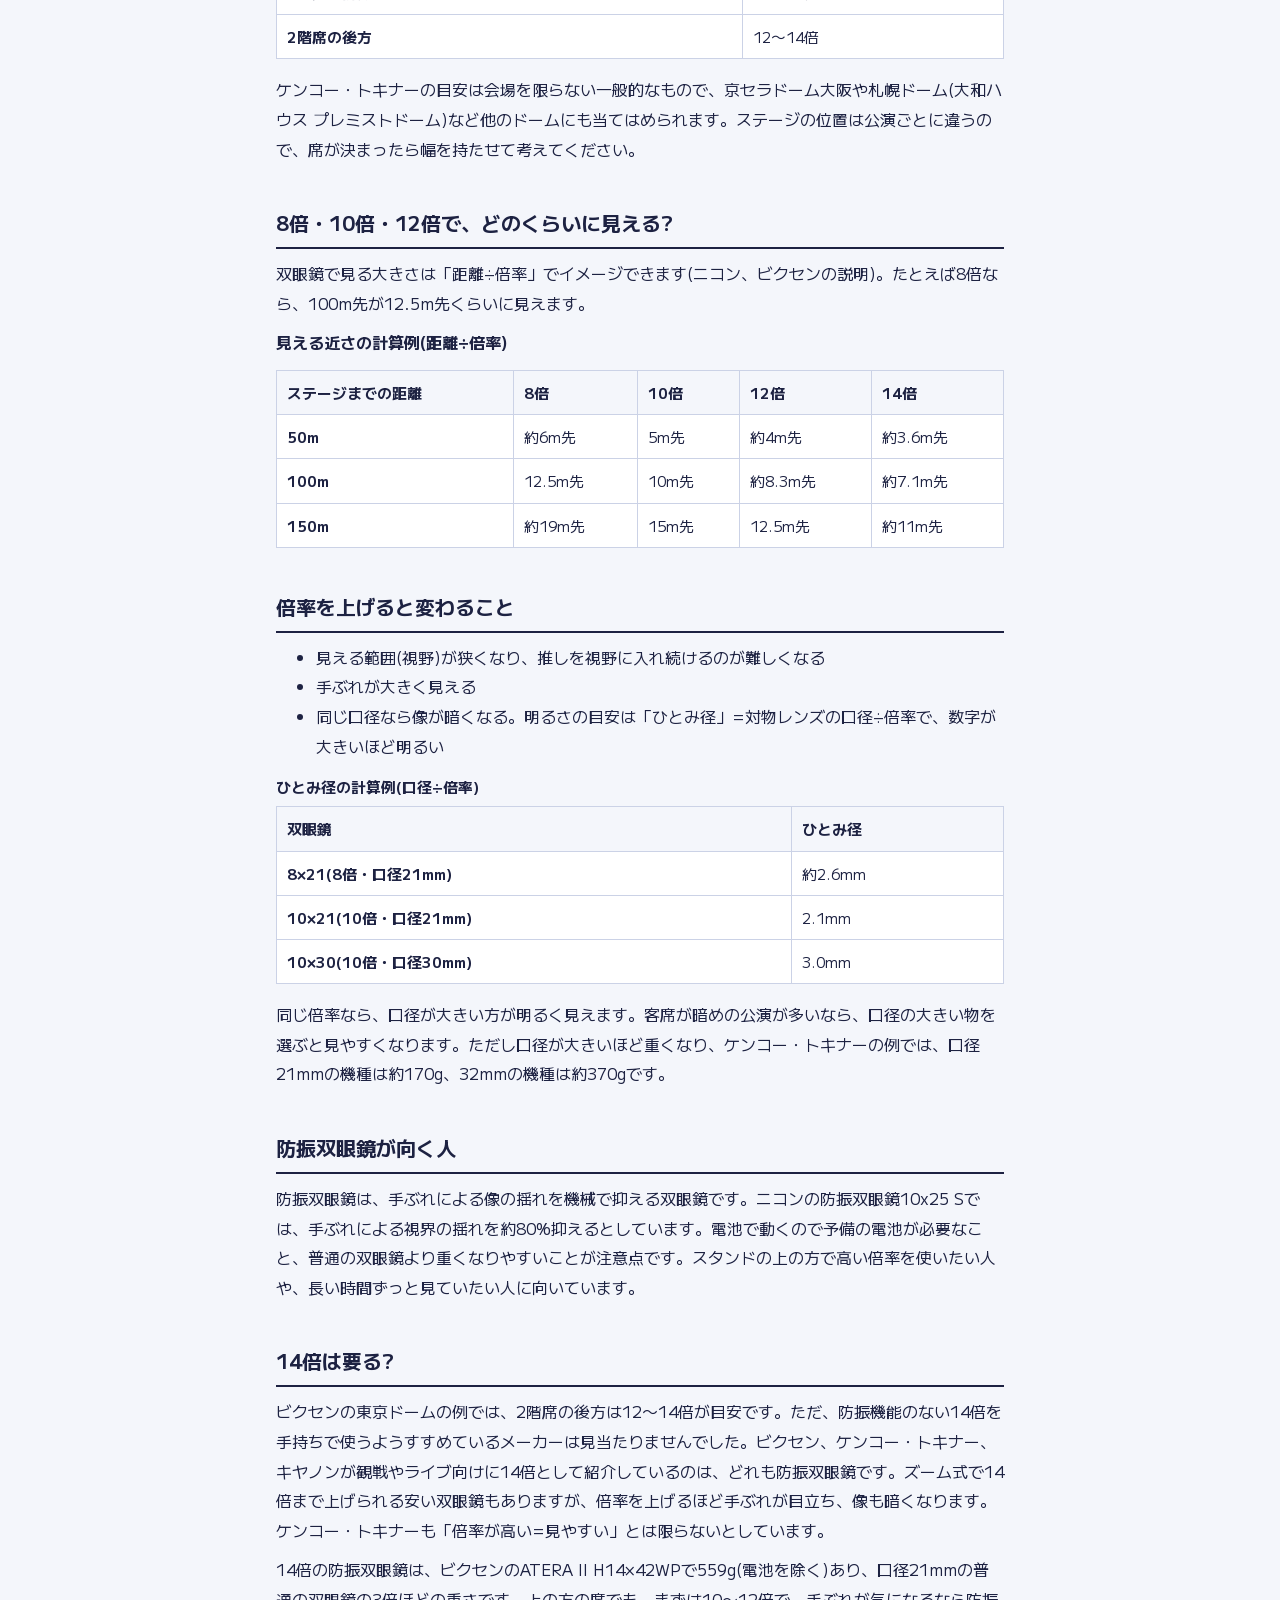
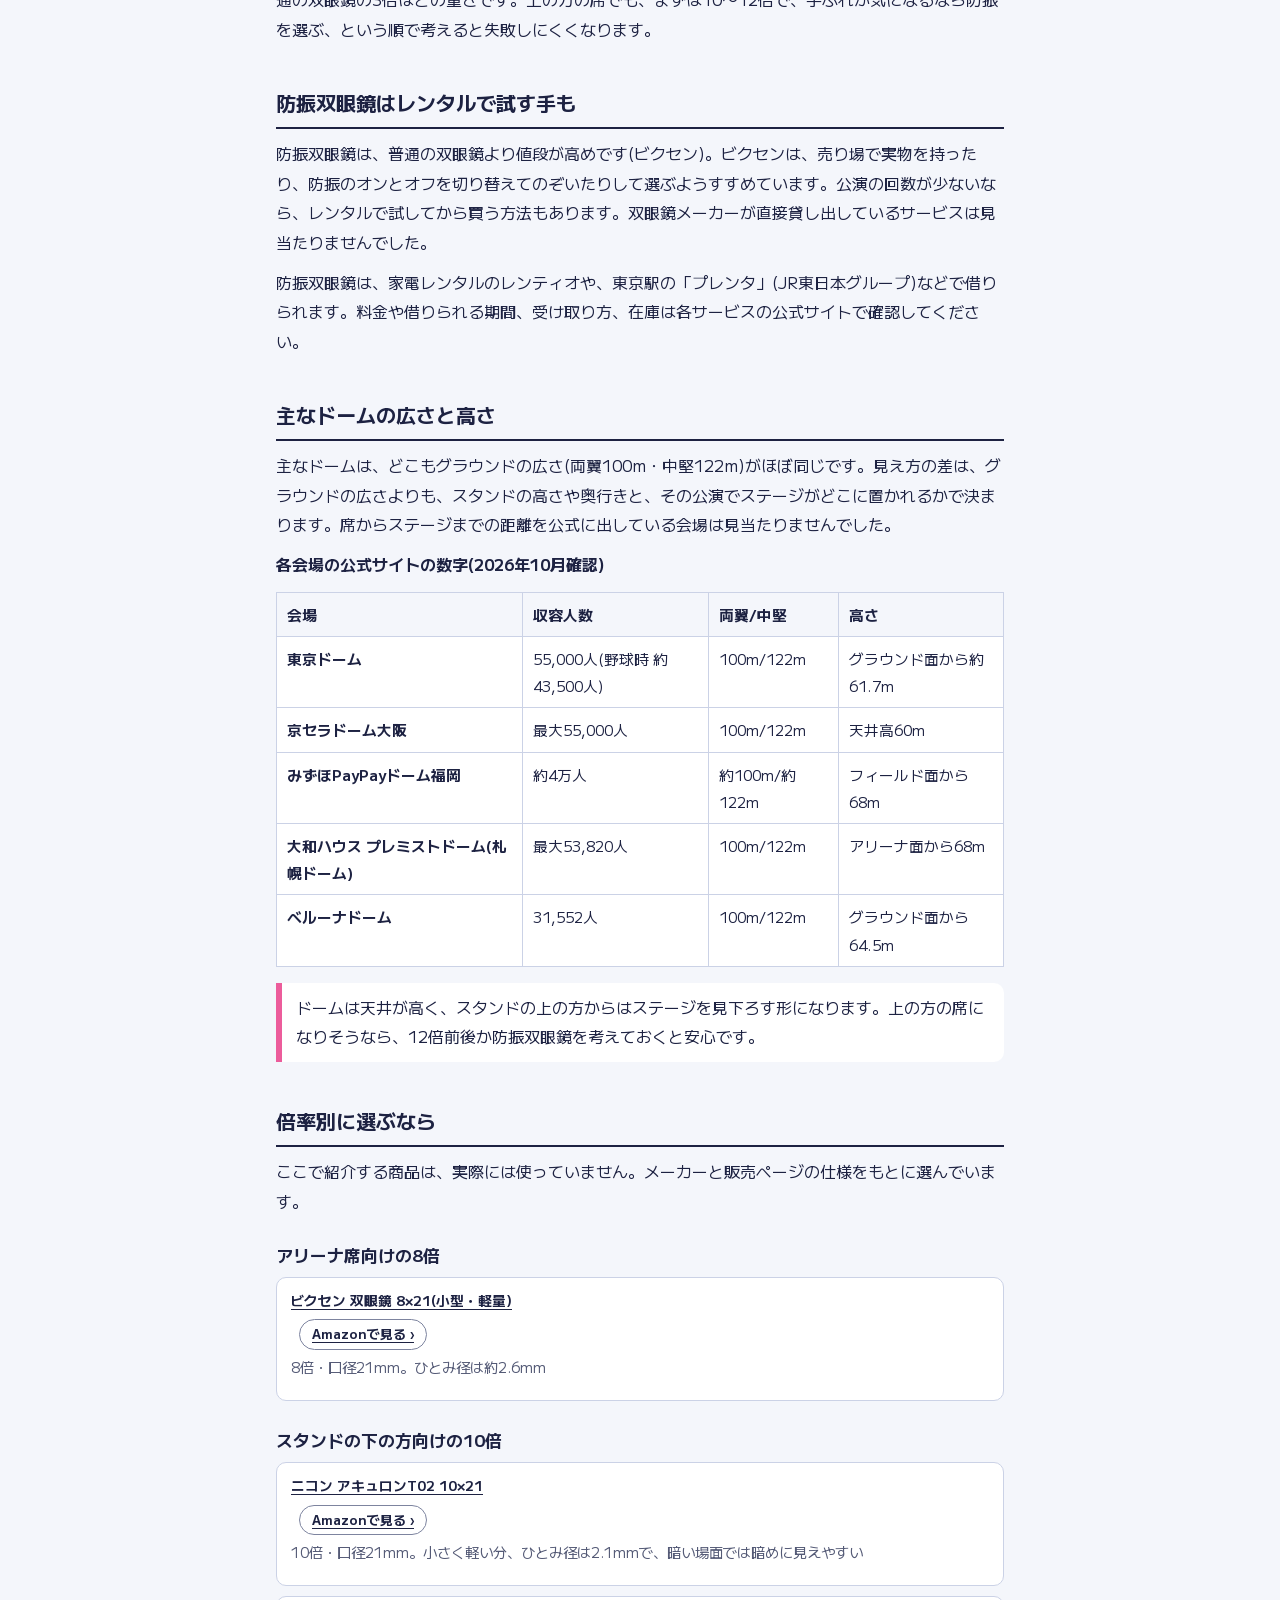
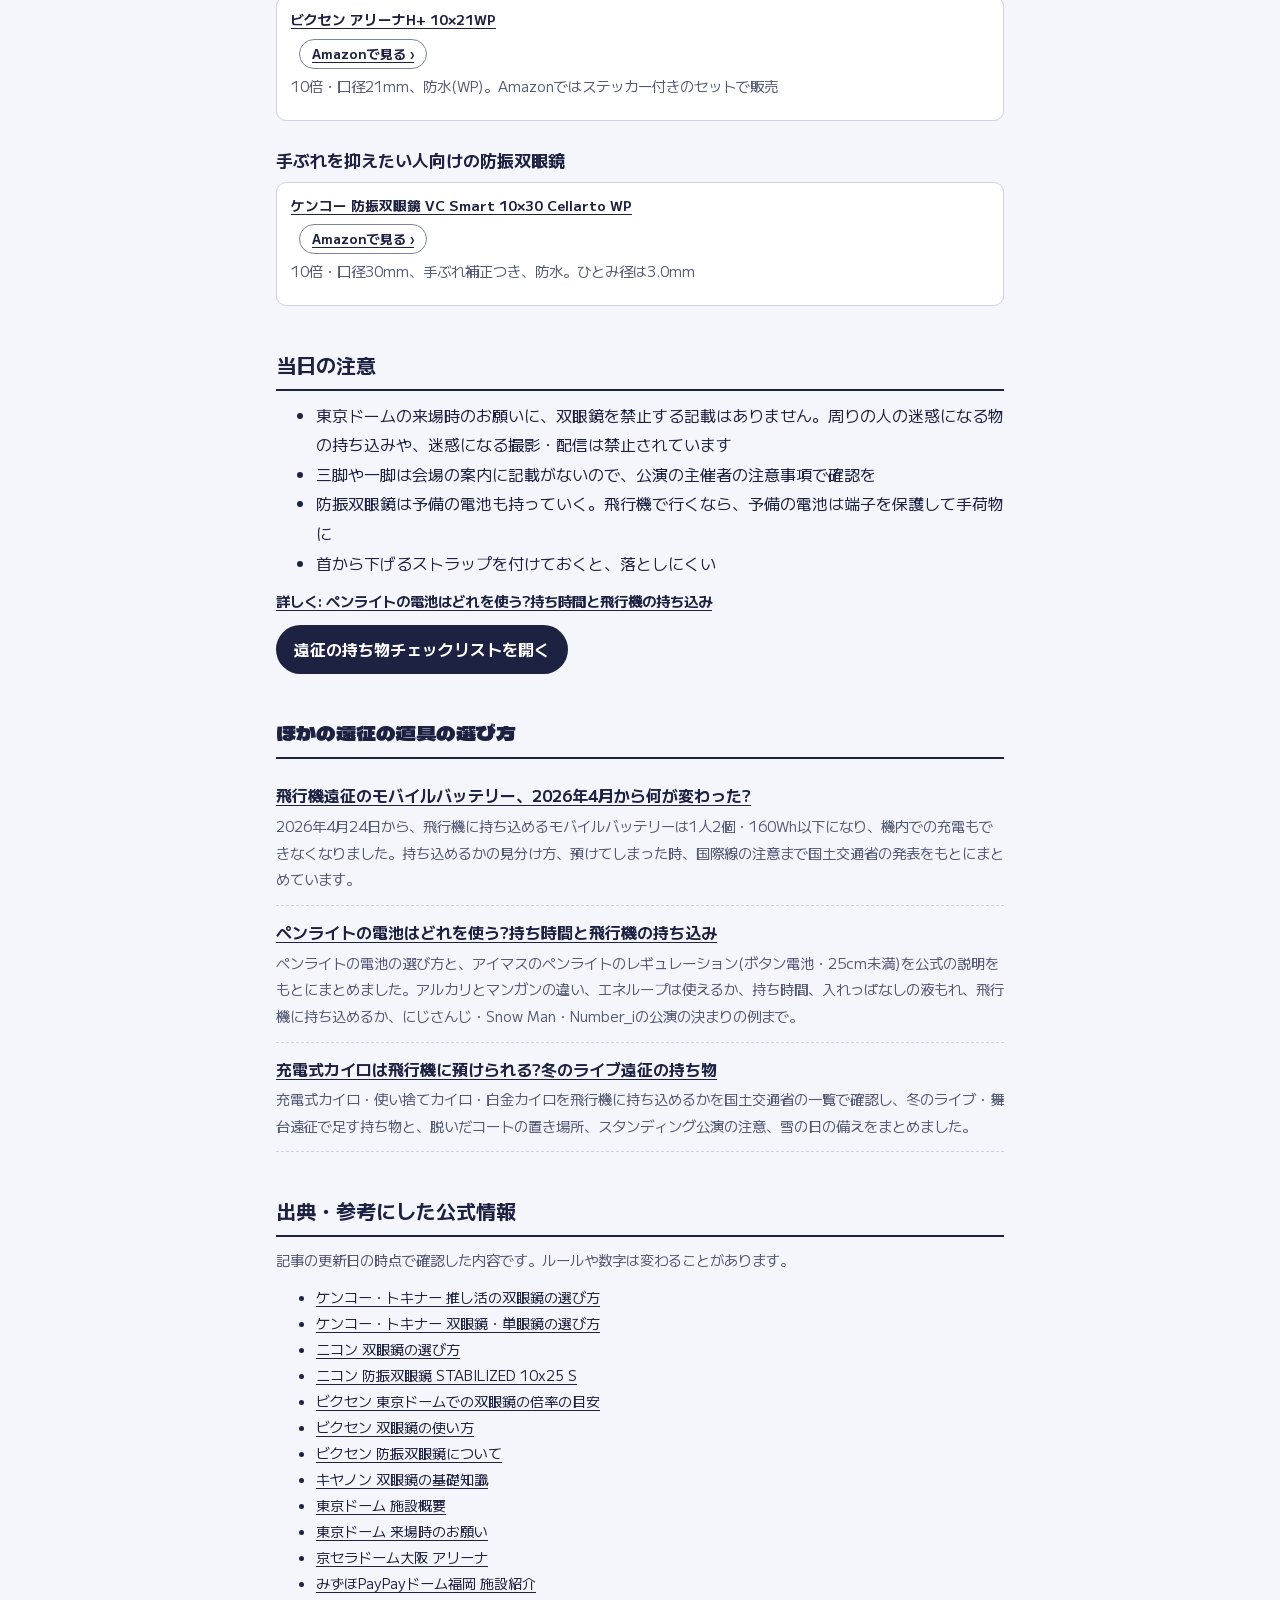
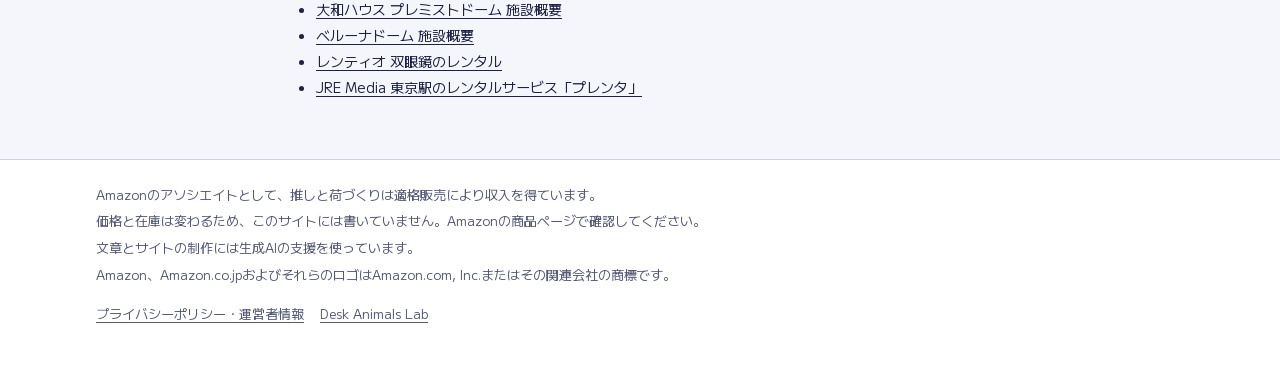
==== commit 1be337cc: "Penlight article: iM@S regulation section and other shows' penlight rules Co-Authored-By: Claude Opu" ====
--- a/dome-sougankyo/index.html
+++ b/dome-sougankyo/index.html
@@ -82,7 +82,7 @@
 <ul><li>東京ドームの来場時のお願いに、双眼鏡を禁止する記載はありません。周りの人の迷惑になる物の持ち込みや、迷惑になる撮影・配信は禁止されています</li><li>三脚や一脚は会場の案内に記載がないので、公演の主催者の注意事項で確認を</li><li>防振双眼鏡は予備の電池も持っていく。飛行機で行くなら、予備の電池は端子を保護して手荷物に</li><li>首から下げるストラップを付けておくと、落としにくい</li></ul>
 <p class="note more"><a href="../penlight-denchi/">詳しく: ペンライトの電池はどれを使う?持ち時間と飛行機の持ち込み</a></p>
 <p class="cta"><a href="../">遠征の持ち物チェックリストを開く</a></p>
-<section class="reading" aria-labelledby="h-reading"><h2 id="h-reading">ほかの遠征の道具の選び方</h2><ul><li><a href="../hikouki-mobile-battery/">飛行機遠征のモバイルバッテリー、2026年4月から何が変わった?</a><p>2026年4月24日から、飛行機に持ち込めるモバイルバッテリーは1人2個・160Wh以下になり、機内での充電もできなくなりました。持ち込めるかの見分け方、預けてしまった時、国際線の注意まで国土交通省の発表をもとにまとめています。</p></li><li><a href="../penlight-denchi/">ペンライトの電池はどれを使う?持ち時間と飛行機の持ち込み</a><p>ペンライトに使う電池の選び方を、ペンライトメーカーと電池メーカー、電池工業会の公式の説明をもとにまとめました。アルカリとマンガンの違い、エネループは使えるか、持ち時間、入れっぱなしの液もれ、飛行機に持ち込めるかまで。</p></li><li><a href="../fuyu-ensei/">充電式カイロは飛行機に預けられる?冬のライブ遠征の持ち物</a><p>充電式カイロ・使い捨てカイロ・白金カイロを飛行機に持ち込めるかを国土交通省の一覧で確認し、冬のライブ・舞台遠征で足す持ち物と、脱いだコートの置き場所、スタンディング公演の注意、雪の日の備えをまとめました。</p></li></ul></section>
+<section class="reading" aria-labelledby="h-reading"><h2 id="h-reading">ほかの遠征の道具の選び方</h2><ul><li><a href="../hikouki-mobile-battery/">飛行機遠征のモバイルバッテリー、2026年4月から何が変わった?</a><p>2026年4月24日から、飛行機に持ち込めるモバイルバッテリーは1人2個・160Wh以下になり、機内での充電もできなくなりました。持ち込めるかの見分け方、預けてしまった時、国際線の注意まで国土交通省の発表をもとにまとめています。</p></li><li><a href="../penlight-denchi/">ペンライトの電池はどれを使う?持ち時間と飛行機の持ち込み</a><p>ペンライトの電池の選び方と、アイマスのペンライトのレギュレーション(ボタン電池・25cm未満)を公式の説明をもとにまとめました。アルカリとマンガンの違い、エネループは使えるか、持ち時間、入れっぱなしの液もれ、飛行機に持ち込めるか、にじさんじ・Snow Man・Number_iの公演の決まりの例まで。</p></li><li><a href="../fuyu-ensei/">充電式カイロは飛行機に預けられる?冬のライブ遠征の持ち物</a><p>充電式カイロ・使い捨てカイロ・白金カイロを飛行機に持ち込めるかを国土交通省の一覧で確認し、冬のライブ・舞台遠征で足す持ち物と、脱いだコートの置き場所、スタンディング公演の注意、雪の日の備えをまとめました。</p></li></ul></section>
 <h2 id="sources">出典・参考にした公式情報</h2><p class="note">記事の更新日の時点で確認した内容です。ルールや数字は変わることがあります。</p><ul class="sources"><li><a href="https://www.kenko-tokina.co.jp/special/product_type/bino/oshikatsu-guide.html">ケンコー・トキナー 推し活の双眼鏡の選び方</a></li><li><a href="https://www.kenko-tokina.co.jp/lp/monoculars_binoculars/">ケンコー・トキナー 双眼鏡・単眼鏡の選び方</a></li><li><a href="https://nij.nikon.com/sp/howto_binoculars/index.html">ニコン 双眼鏡の選び方</a></li><li><a href="https://nij.nikon.com/products/lineup/sportoptics/stabilized_binoculars/stabilized_10x25_s/">ニコン 防振双眼鏡 STABILIZED 10x25 S</a></li><li><a href="https://www.vixen.co.jp/activity/221205a/">ビクセン 東京ドームでの双眼鏡の倍率の目安</a></li><li><a href="https://www.vixen.co.jp/howtouse/binocular/">ビクセン 双眼鏡の使い方</a></li><li><a href="https://www.vixen.co.jp/activity/230523a-4/">ビクセン 防振双眼鏡について</a></li><li><a href="https://personal.canon.jp/product/binoculars/knowledge">キヤノン 双眼鏡の基礎知識</a></li><li><a href="https://www.tokyo-dome.co.jp/dome/about/">東京ドーム 施設概要</a></li><li><a href="https://www.tokyo-dome.co.jp/dome/caution/">東京ドーム 来場時のお願い</a></li><li><a href="https://www.kyoceradome-osaka.jp/use_guide/arena/">京セラドーム大阪 アリーナ</a></li><li><a href="https://www.softbankhawks.co.jp/stadium/institution.html">みずほPayPayドーム福岡 施設紹介</a></li><li><a href="https://www.sapporo-dome.co.jp/dome/">大和ハウス プレミストドーム 施設概要</a></li><li><a href="https://www.seibulions.jp/stadium/dome.html">ベルーナドーム 施設概要</a></li><li><a href="https://www.rentio.jp/contents/binoculars/">レンティオ 双眼鏡のレンタル</a></li><li><a href="https://media.jreast.co.jp/articles/6310">JRE Media 東京駅のレンタルサービス「プレンタ」</a></li></ul>
 </article>
 </main>
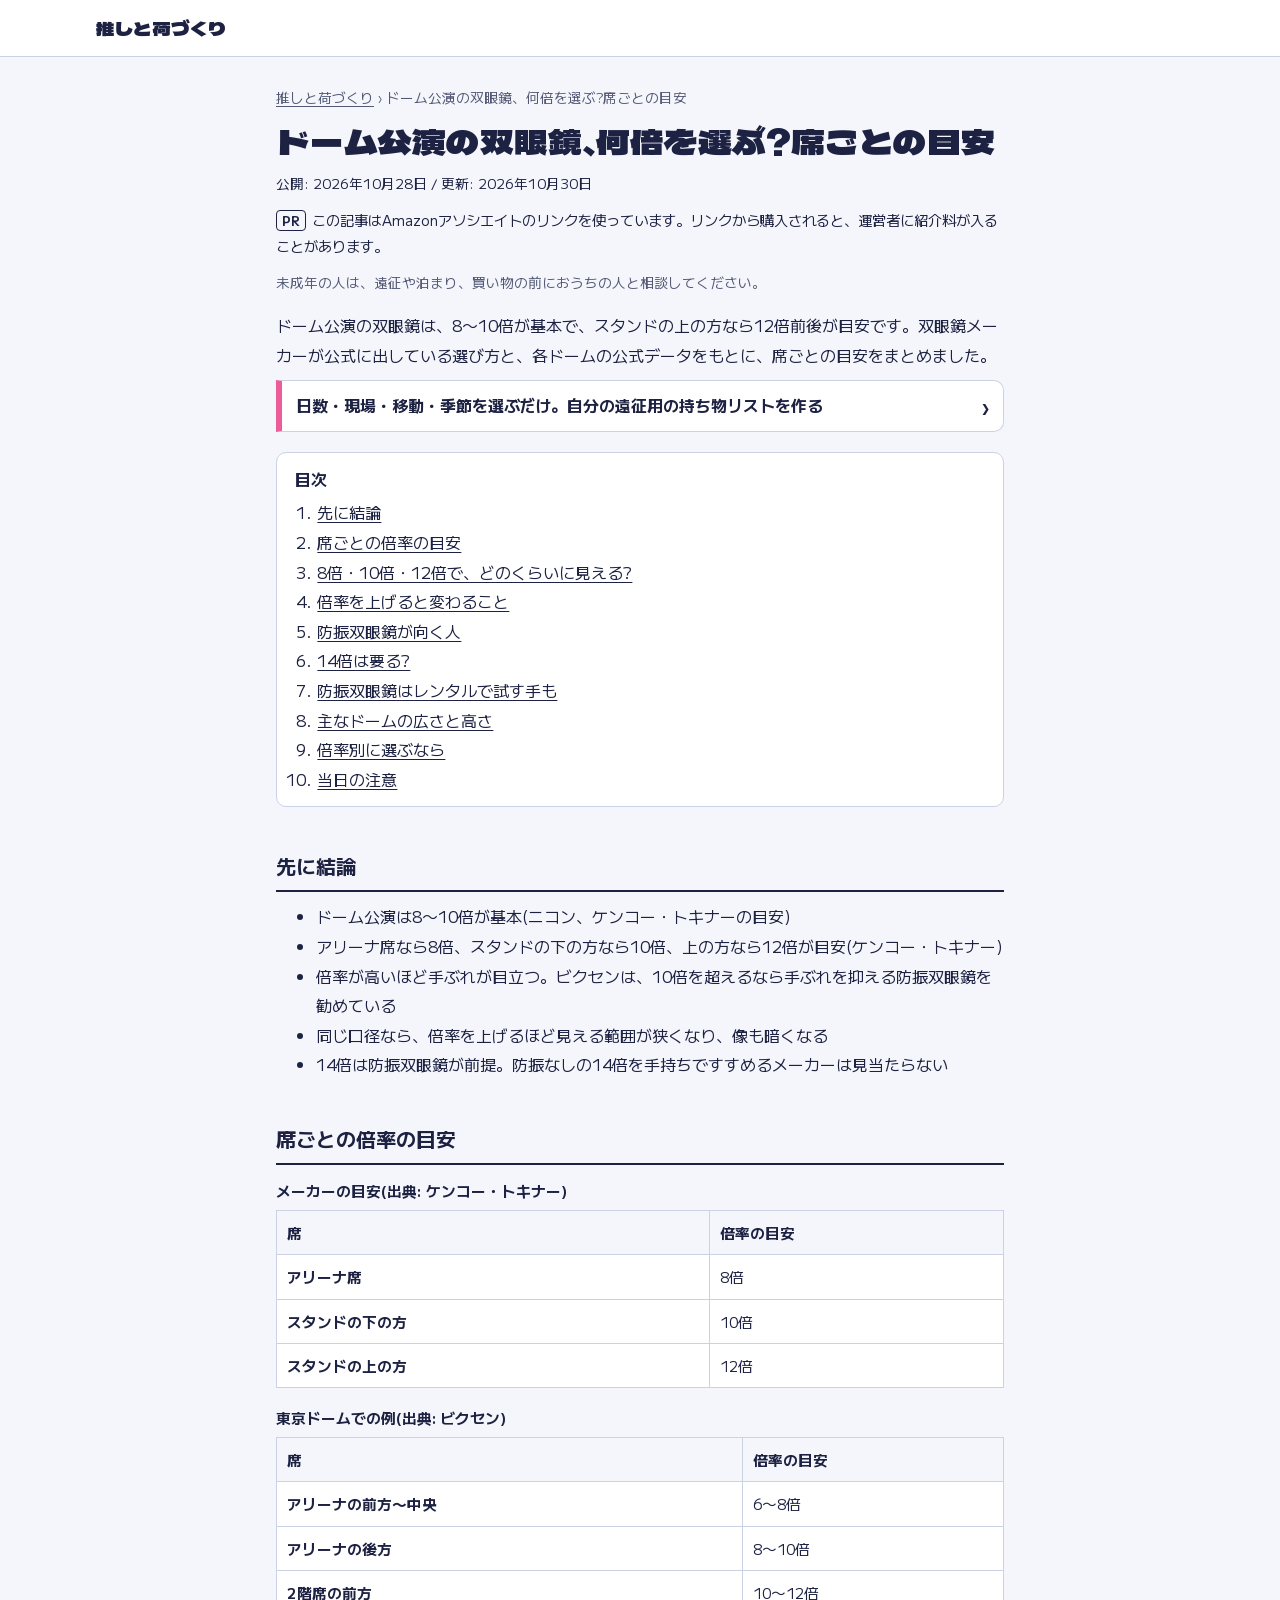
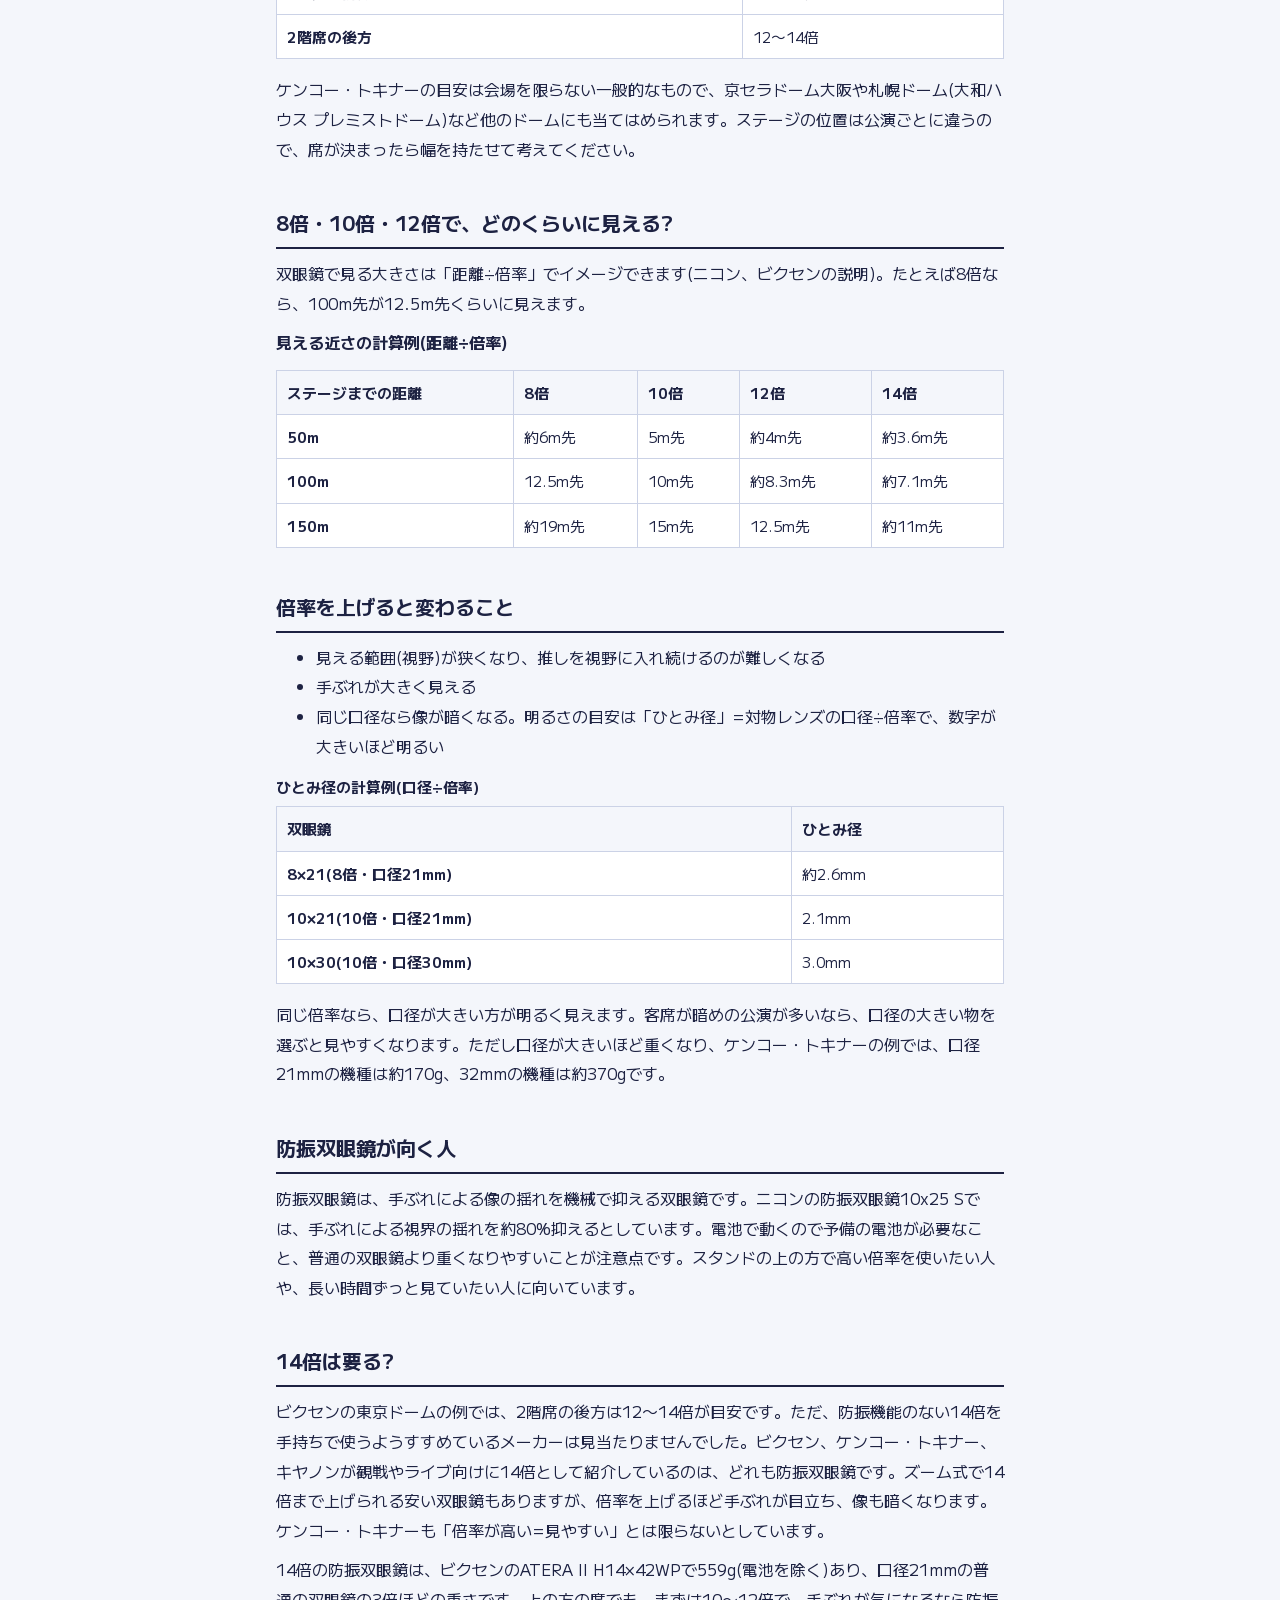
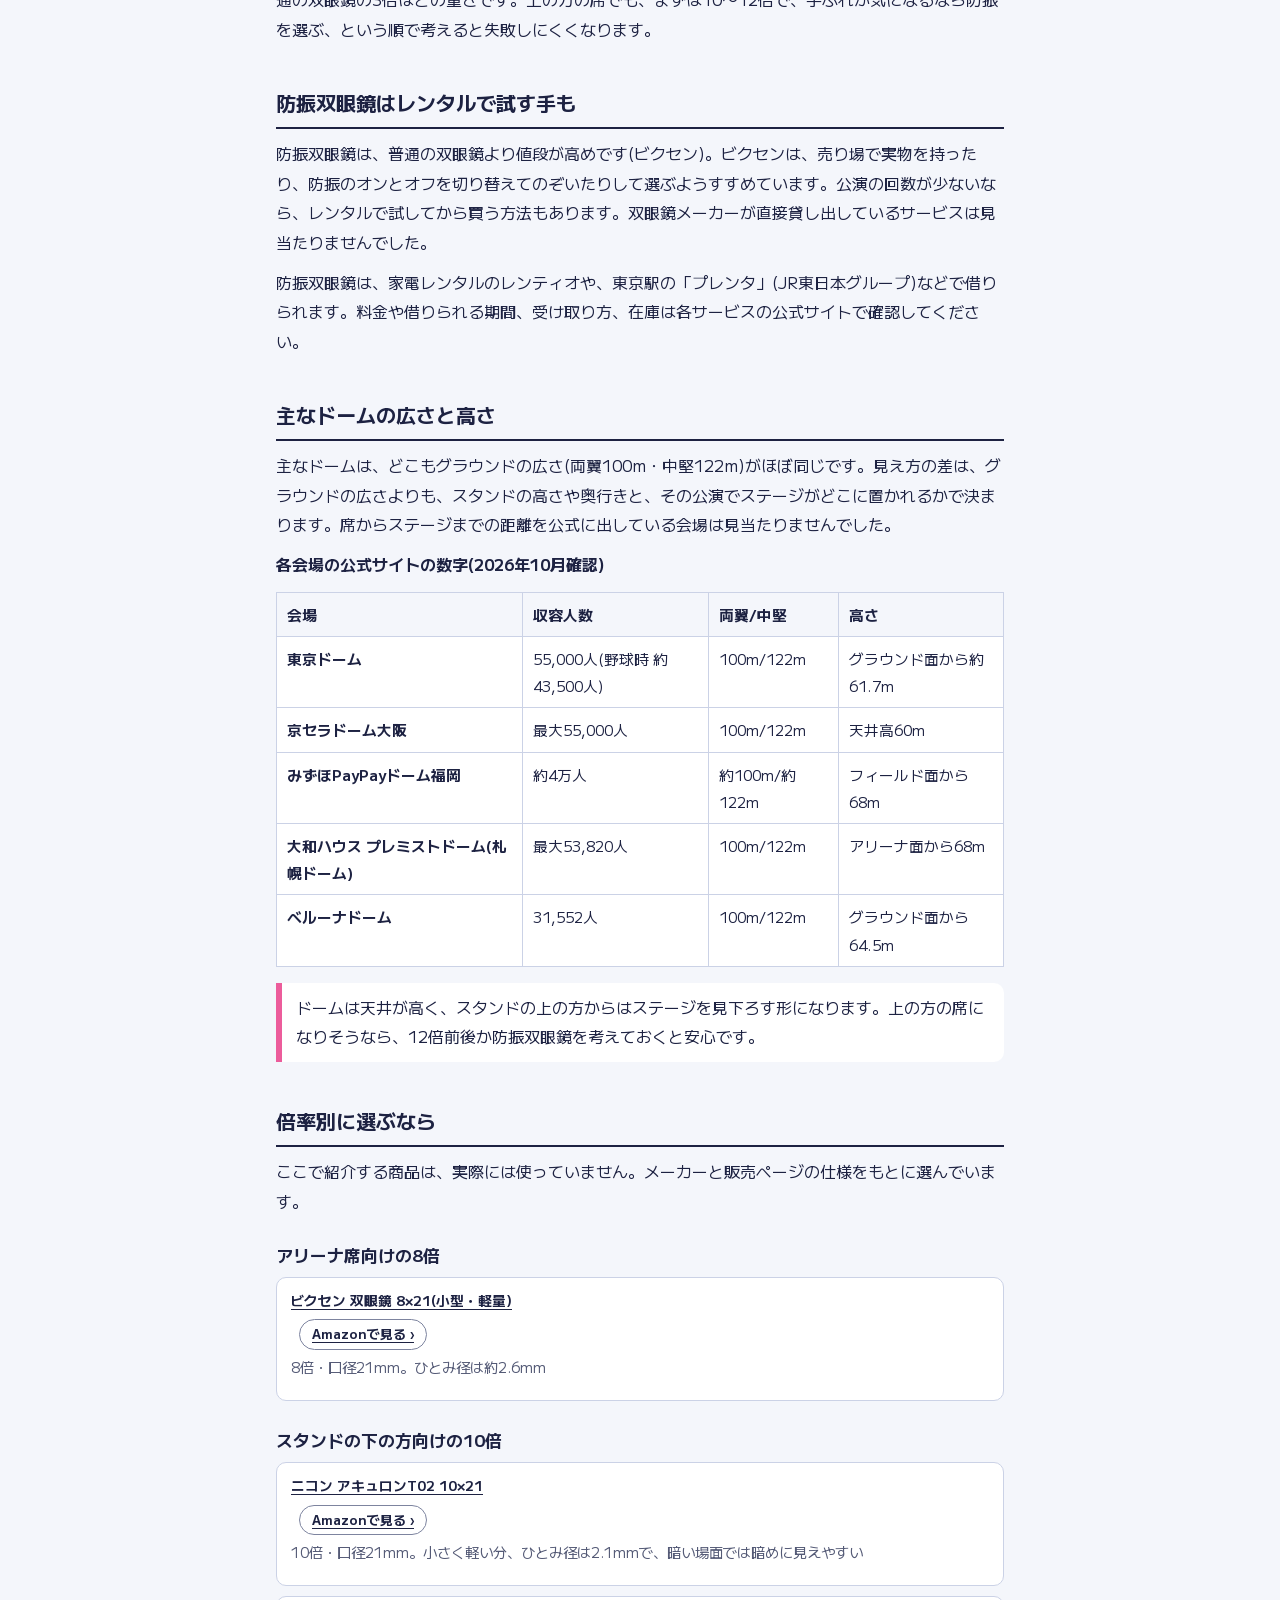
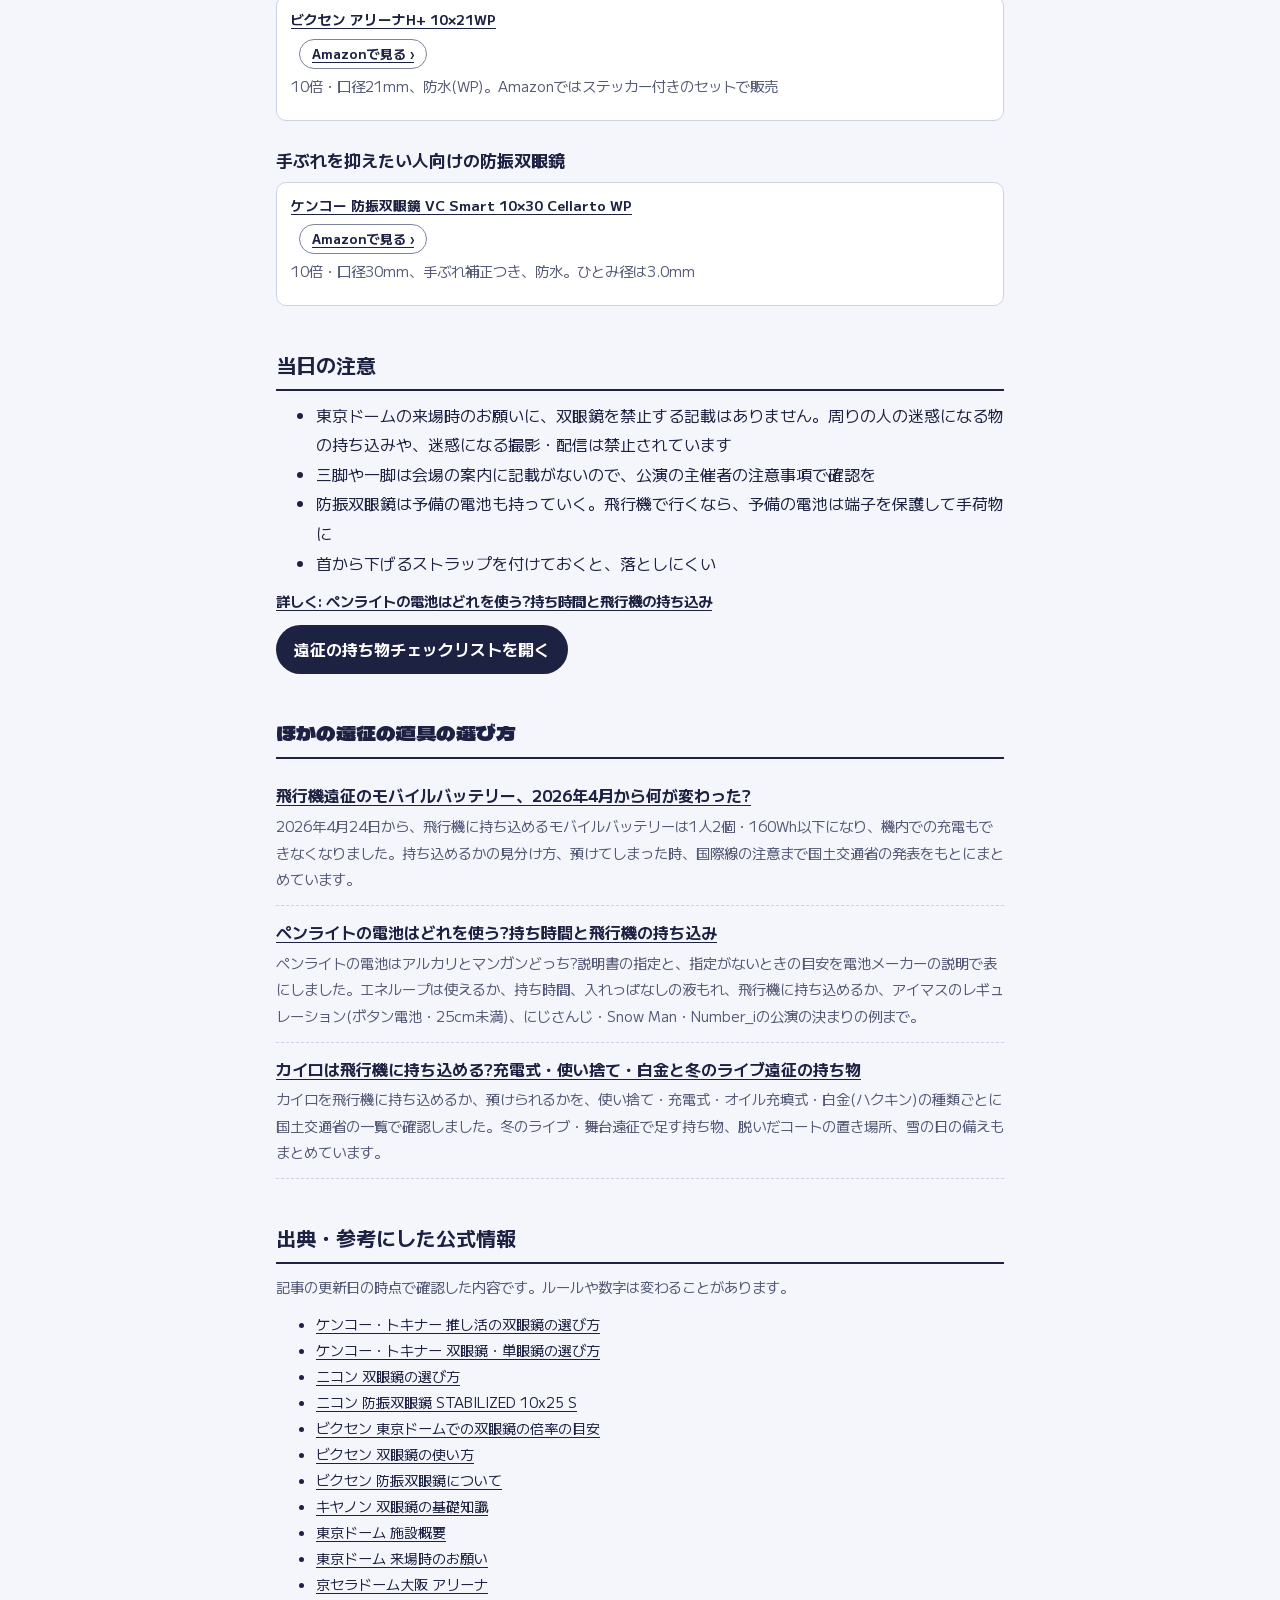
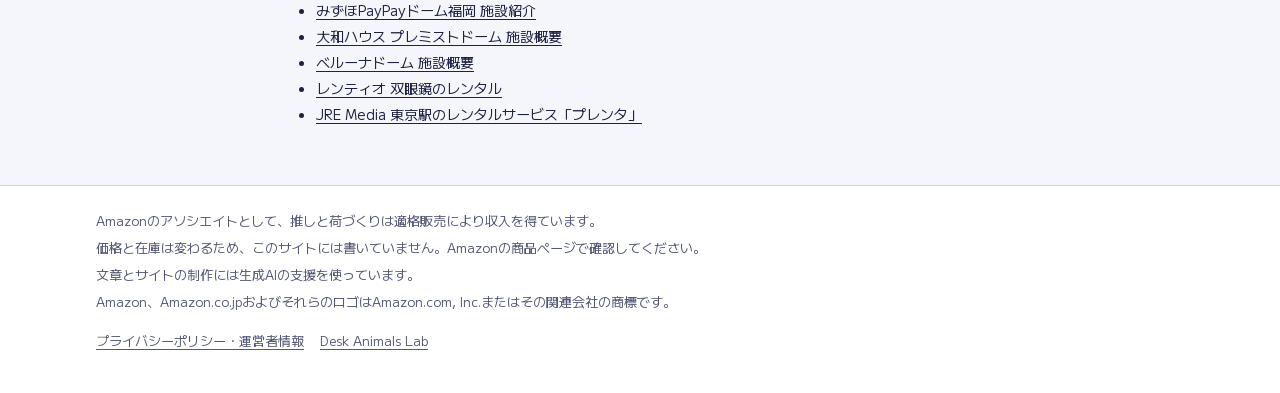
==== commit 220ae86a: "Align kairo and penlight articles with search queries Co-Authored-By: Claude Opus 5.5 <noreply@anthr" ====
--- a/dome-sougankyo/index.html
+++ b/dome-sougankyo/index.html
@@ -22,7 +22,7 @@
 <link rel="preconnect" href="https://fonts.googleapis.com">
 <link rel="preconnect" href="https://fonts.gstatic.com" crossorigin>
 <link href="https://fonts.googleapis.com/css2?family=M+PLUS+2:wght@400..700&display=swap" rel="stylesheet">
-<link href="https://fonts.googleapis.com/css2?family=Dela+Gothic+One&amp;display=swap&amp;text=%20/0123456789%3F%E3%80%81%E3%81%82%E3%81%86%E3%81%88%E3%81%8B%E3%81%8C%E3%81%8F%E3%81%91%E3%81%93%E3%81%94%E3%81%97%E3%81%98%E3%81%9B%E3%81%9C%E3%81%9F%E3%81%A1%E3%81%A3%E3%81%A5%E3%81%A7%E3%81%A8%E3%81%A9%E3%81%AB%E3%81%AE%E3%81%AF%E3%81%B3%E3%81%B6%E3%81%BB%E3%81%BE%E3%81%BF%E3%82%81%E3%82%89%E3%82%8A%E3%82%8B%E3%82%8C%E3%82%8F%E3%82%92%E3%82%93%E3%82%A4%E3%82%A7%E3%82%AB%E3%82%AF%E3%82%B0%E3%82%B1%E3%82%B7%E3%82%B9%E3%82%BA%E3%83%81%E3%83%83%E3%83%86%E3%83%88%E3%83%89%E3%83%90%E3%83%96%E3%83%97%E3%83%9A%E3%83%9D%E3%83%A0%E3%83%A2%E3%83%A9%E3%83%AA%E3%83%AB%E3%83%AD%E3%83%B3%E3%83%BB%E3%83%BC%E4%BA%86%E4%BB%B6%E4%BD%95%E4%BD%BF%E5%80%8B%E5%80%8D%E5%85%85%E5%85%AC%E5%85%B7%E5%86%AC%E5%8B%95%E5%8F%8C%E5%93%81%E5%96%B6%E5%99%A8%E5%A0%B1%E5%A0%B4%E5%A4%89%E5%AD%90%E5%AE%89%E5%AE%8C%E5%AE%BF%E5%B8%AD%E5%B9%B4%E5%BC%8F%E5%BE%81%E6%83%85%E6%8C%81%E6%8E%A8%E6%96%B9%E6%99%82%E6%9B%BF%E6%9C%88%E6%9D%A1%E6%A9%9F%E6%B1%A0%E6%BC%94%E7%89%A9%E7%8F%BE%E7%9B%AE%E7%9C%BC%E7%9D%80%E7%A7%BB%E8%80%85%E8%8D%B7%E8%A1%8C%E8%A6%81%E8%A9%B0%E8%B2%B4%E8%BA%AB%E8%BE%BC%E9%81%8B%E9%81%93%E9%81%A0%E9%81%B8%E9%87%8D%E9%8F%A1%E9%96%93%E9%9B%BB%E9%A0%90%E9%A3%9B" rel="stylesheet">
+<link href="https://fonts.googleapis.com/css2?family=Dela+Gothic+One&amp;display=swap&amp;text=%20/0123456789%3F%E3%80%81%E3%81%82%E3%81%84%E3%81%86%E3%81%88%E3%81%8B%E3%81%8C%E3%81%8F%E3%81%93%E3%81%94%E3%81%97%E3%81%98%E3%81%9B%E3%81%9C%E3%81%9F%E3%81%A1%E3%81%A3%E3%81%A5%E3%81%A6%E3%81%A7%E3%81%A8%E3%81%A9%E3%81%AB%E3%81%AE%E3%81%AF%E3%81%B3%E3%81%B6%E3%81%BB%E3%81%BE%E3%81%BF%E3%82%81%E3%82%89%E3%82%8A%E3%82%8B%E3%82%8C%E3%82%8F%E3%82%92%E3%82%93%E3%82%A4%E3%82%A7%E3%82%AB%E3%82%AF%E3%82%B0%E3%82%B1%E3%82%B7%E3%82%B9%E3%82%BA%E3%83%81%E3%83%83%E3%83%86%E3%83%88%E3%83%89%E3%83%90%E3%83%96%E3%83%97%E3%83%9A%E3%83%9D%E3%83%A0%E3%83%A2%E3%83%A9%E3%83%AA%E3%83%AB%E3%83%AD%E3%83%B3%E3%83%BB%E3%83%BC%E4%BA%86%E4%BB%B6%E4%BD%95%E4%BD%BF%E5%80%8B%E5%80%8D%E5%85%85%E5%85%AC%E5%85%B7%E5%86%AC%E5%8B%95%E5%8F%8C%E5%93%81%E5%96%B6%E5%99%A8%E5%A0%B1%E5%A0%B4%E5%A4%89%E5%AD%90%E5%AE%89%E5%AE%8C%E5%AE%BF%E5%B8%AD%E5%B9%B4%E5%BC%8F%E5%BE%81%E6%83%85%E6%8C%81%E6%8D%A8%E6%8E%A8%E6%96%B9%E6%99%82%E6%9B%BF%E6%9C%88%E6%9D%A1%E6%A9%9F%E6%B1%A0%E6%BC%94%E7%89%A9%E7%8F%BE%E7%99%BD%E7%9B%AE%E7%9C%BC%E7%9D%80%E7%A7%BB%E8%80%85%E8%8D%B7%E8%A1%8C%E8%A6%81%E8%A9%B0%E8%B2%B4%E8%BA%AB%E8%BE%BC%E9%81%8B%E9%81%93%E9%81%A0%E9%81%B8%E9%87%8D%E9%87%91%E9%8F%A1%E9%96%93%E9%9B%BB%E9%A3%9B" rel="stylesheet">
 <link rel="stylesheet" href="../style.css?v=ad153b17">
 <script defer src="../analytics.js?v=ef79816c"></script>
 <script type="application/ld+json">{"@context": "https://schema.org", "@type": "Article", "headline": "ドーム公演の双眼鏡、何倍を選ぶ?席ごとの目安", "description": "ドーム公演で使う双眼鏡の倍率の目安を、メーカーの公式の選び方をもとに席ごとにまとめました。東京ドームの席ごとの例、8倍・10倍・12倍の見え方の計算、防振双眼鏡が向く席、14倍は要るか、レンタルで試す方法も。", "datePublished": "2026-10-28T09:00:00+09:00", "dateModified": "2026-10-30T09:00:00+09:00", "inLanguage": "ja", "mainEntityOfPage": "https://deskanimals114510-ai.github.io/oshi-nizukuri/dome-sougankyo/", "image": "https://deskanimals114510-ai.github.io/oshi-nizukuri/og-image.jpg", "author": {"@type": "Organization", "name": "Desk Animals Lab", "url": "https://deskanimals114510-ai.github.io/oshi-nizukuri/privacy/"}, "publisher": {"@type": "Organization", "name": "Desk Animals Lab", "url": "https://deskanimals114510-ai.github.io/"}}</script>
@@ -82,7 +82,7 @@
 <ul><li>東京ドームの来場時のお願いに、双眼鏡を禁止する記載はありません。周りの人の迷惑になる物の持ち込みや、迷惑になる撮影・配信は禁止されています</li><li>三脚や一脚は会場の案内に記載がないので、公演の主催者の注意事項で確認を</li><li>防振双眼鏡は予備の電池も持っていく。飛行機で行くなら、予備の電池は端子を保護して手荷物に</li><li>首から下げるストラップを付けておくと、落としにくい</li></ul>
 <p class="note more"><a href="../penlight-denchi/">詳しく: ペンライトの電池はどれを使う?持ち時間と飛行機の持ち込み</a></p>
 <p class="cta"><a href="../">遠征の持ち物チェックリストを開く</a></p>
-<section class="reading" aria-labelledby="h-reading"><h2 id="h-reading">ほかの遠征の道具の選び方</h2><ul><li><a href="../hikouki-mobile-battery/">飛行機遠征のモバイルバッテリー、2026年4月から何が変わった?</a><p>2026年4月24日から、飛行機に持ち込めるモバイルバッテリーは1人2個・160Wh以下になり、機内での充電もできなくなりました。持ち込めるかの見分け方、預けてしまった時、国際線の注意まで国土交通省の発表をもとにまとめています。</p></li><li><a href="../penlight-denchi/">ペンライトの電池はどれを使う?持ち時間と飛行機の持ち込み</a><p>ペンライトの電池の選び方と、アイマスのペンライトのレギュレーション(ボタン電池・25cm未満)を公式の説明をもとにまとめました。アルカリとマンガンの違い、エネループは使えるか、持ち時間、入れっぱなしの液もれ、飛行機に持ち込めるか、にじさんじ・Snow Man・Number_iの公演の決まりの例まで。</p></li><li><a href="../fuyu-ensei/">充電式カイロは飛行機に預けられる?冬のライブ遠征の持ち物</a><p>充電式カイロ・使い捨てカイロ・白金カイロを飛行機に持ち込めるかを国土交通省の一覧で確認し、冬のライブ・舞台遠征で足す持ち物と、脱いだコートの置き場所、スタンディング公演の注意、雪の日の備えをまとめました。</p></li></ul></section>
+<section class="reading" aria-labelledby="h-reading"><h2 id="h-reading">ほかの遠征の道具の選び方</h2><ul><li><a href="../hikouki-mobile-battery/">飛行機遠征のモバイルバッテリー、2026年4月から何が変わった?</a><p>2026年4月24日から、飛行機に持ち込めるモバイルバッテリーは1人2個・160Wh以下になり、機内での充電もできなくなりました。持ち込めるかの見分け方、預けてしまった時、国際線の注意まで国土交通省の発表をもとにまとめています。</p></li><li><a href="../penlight-denchi/">ペンライトの電池はどれを使う?持ち時間と飛行機の持ち込み</a><p>ペンライトの電池はアルカリとマンガンどっち?説明書の指定と、指定がないときの目安を電池メーカーの説明で表にしました。エネループは使えるか、持ち時間、入れっぱなしの液もれ、飛行機に持ち込めるか、アイマスのレギュレーション(ボタン電池・25cm未満)、にじさんじ・Snow Man・Number_iの公演の決まりの例まで。</p></li><li><a href="../fuyu-ensei/">カイロは飛行機に持ち込める?充電式・使い捨て・白金と冬のライブ遠征の持ち物</a><p>カイロを飛行機に持ち込めるか、預けられるかを、使い捨て・充電式・オイル充填式・白金(ハクキン)の種類ごとに国土交通省の一覧で確認しました。冬のライブ・舞台遠征で足す持ち物、脱いだコートの置き場所、雪の日の備えもまとめています。</p></li></ul></section>
 <h2 id="sources">出典・参考にした公式情報</h2><p class="note">記事の更新日の時点で確認した内容です。ルールや数字は変わることがあります。</p><ul class="sources"><li><a href="https://www.kenko-tokina.co.jp/special/product_type/bino/oshikatsu-guide.html">ケンコー・トキナー 推し活の双眼鏡の選び方</a></li><li><a href="https://www.kenko-tokina.co.jp/lp/monoculars_binoculars/">ケンコー・トキナー 双眼鏡・単眼鏡の選び方</a></li><li><a href="https://nij.nikon.com/sp/howto_binoculars/index.html">ニコン 双眼鏡の選び方</a></li><li><a href="https://nij.nikon.com/products/lineup/sportoptics/stabilized_binoculars/stabilized_10x25_s/">ニコン 防振双眼鏡 STABILIZED 10x25 S</a></li><li><a href="https://www.vixen.co.jp/activity/221205a/">ビクセン 東京ドームでの双眼鏡の倍率の目安</a></li><li><a href="https://www.vixen.co.jp/howtouse/binocular/">ビクセン 双眼鏡の使い方</a></li><li><a href="https://www.vixen.co.jp/activity/230523a-4/">ビクセン 防振双眼鏡について</a></li><li><a href="https://personal.canon.jp/product/binoculars/knowledge">キヤノン 双眼鏡の基礎知識</a></li><li><a href="https://www.tokyo-dome.co.jp/dome/about/">東京ドーム 施設概要</a></li><li><a href="https://www.tokyo-dome.co.jp/dome/caution/">東京ドーム 来場時のお願い</a></li><li><a href="https://www.kyoceradome-osaka.jp/use_guide/arena/">京セラドーム大阪 アリーナ</a></li><li><a href="https://www.softbankhawks.co.jp/stadium/institution.html">みずほPayPayドーム福岡 施設紹介</a></li><li><a href="https://www.sapporo-dome.co.jp/dome/">大和ハウス プレミストドーム 施設概要</a></li><li><a href="https://www.seibulions.jp/stadium/dome.html">ベルーナドーム 施設概要</a></li><li><a href="https://www.rentio.jp/contents/binoculars/">レンティオ 双眼鏡のレンタル</a></li><li><a href="https://media.jreast.co.jp/articles/6310">JRE Media 東京駅のレンタルサービス「プレンタ」</a></li></ul>
 </article>
 </main>
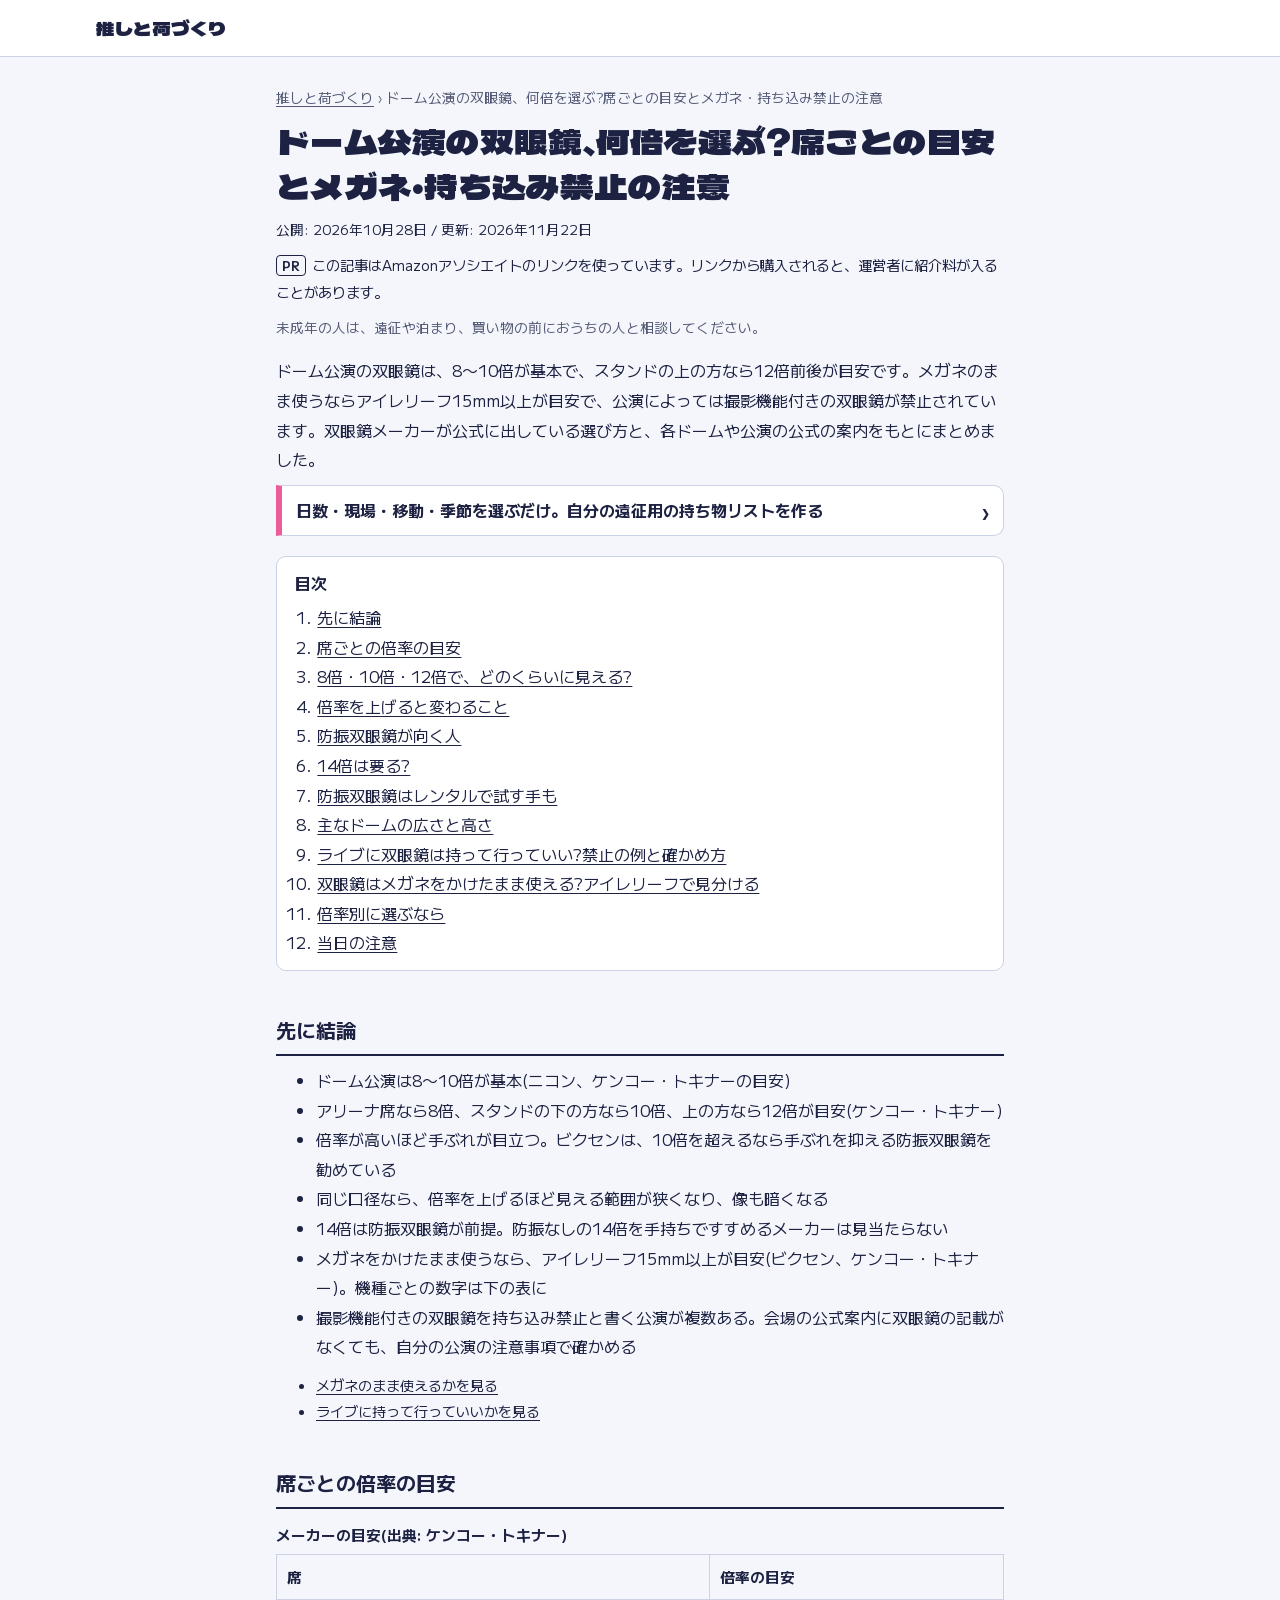
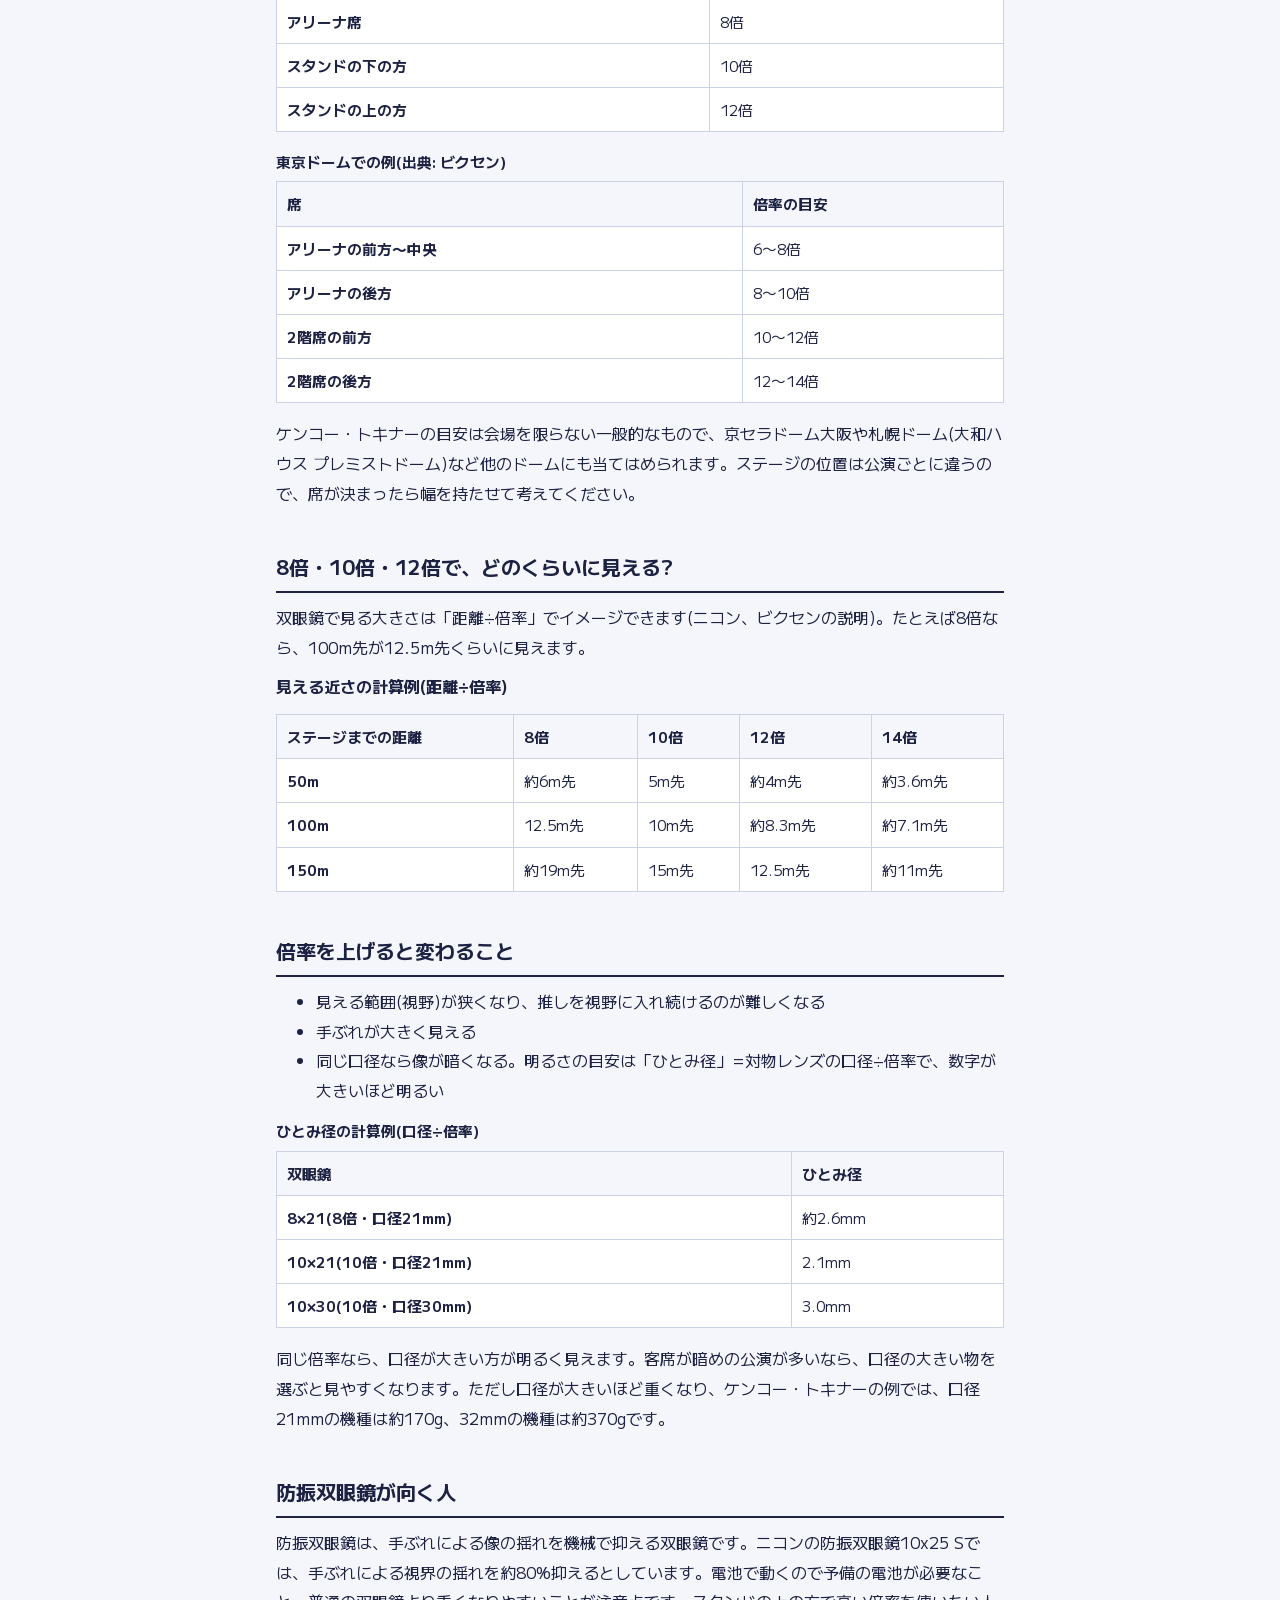
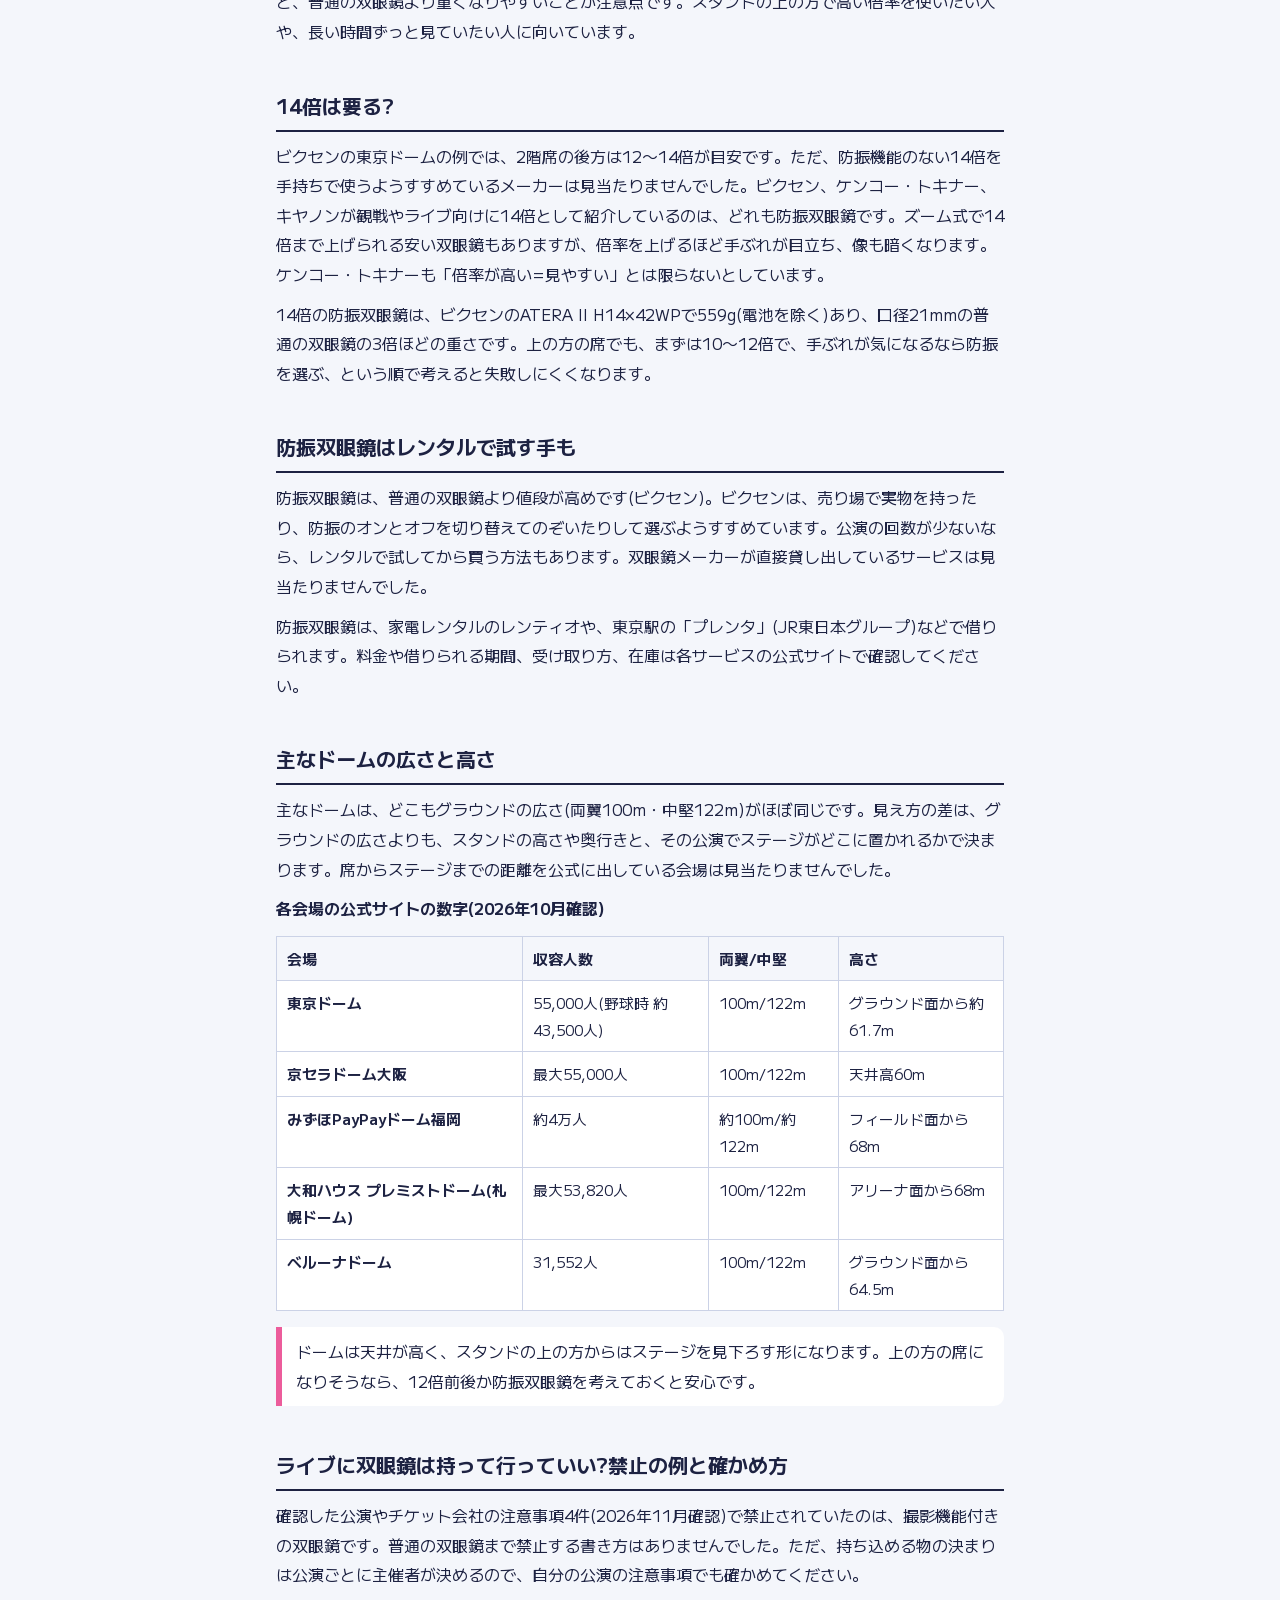
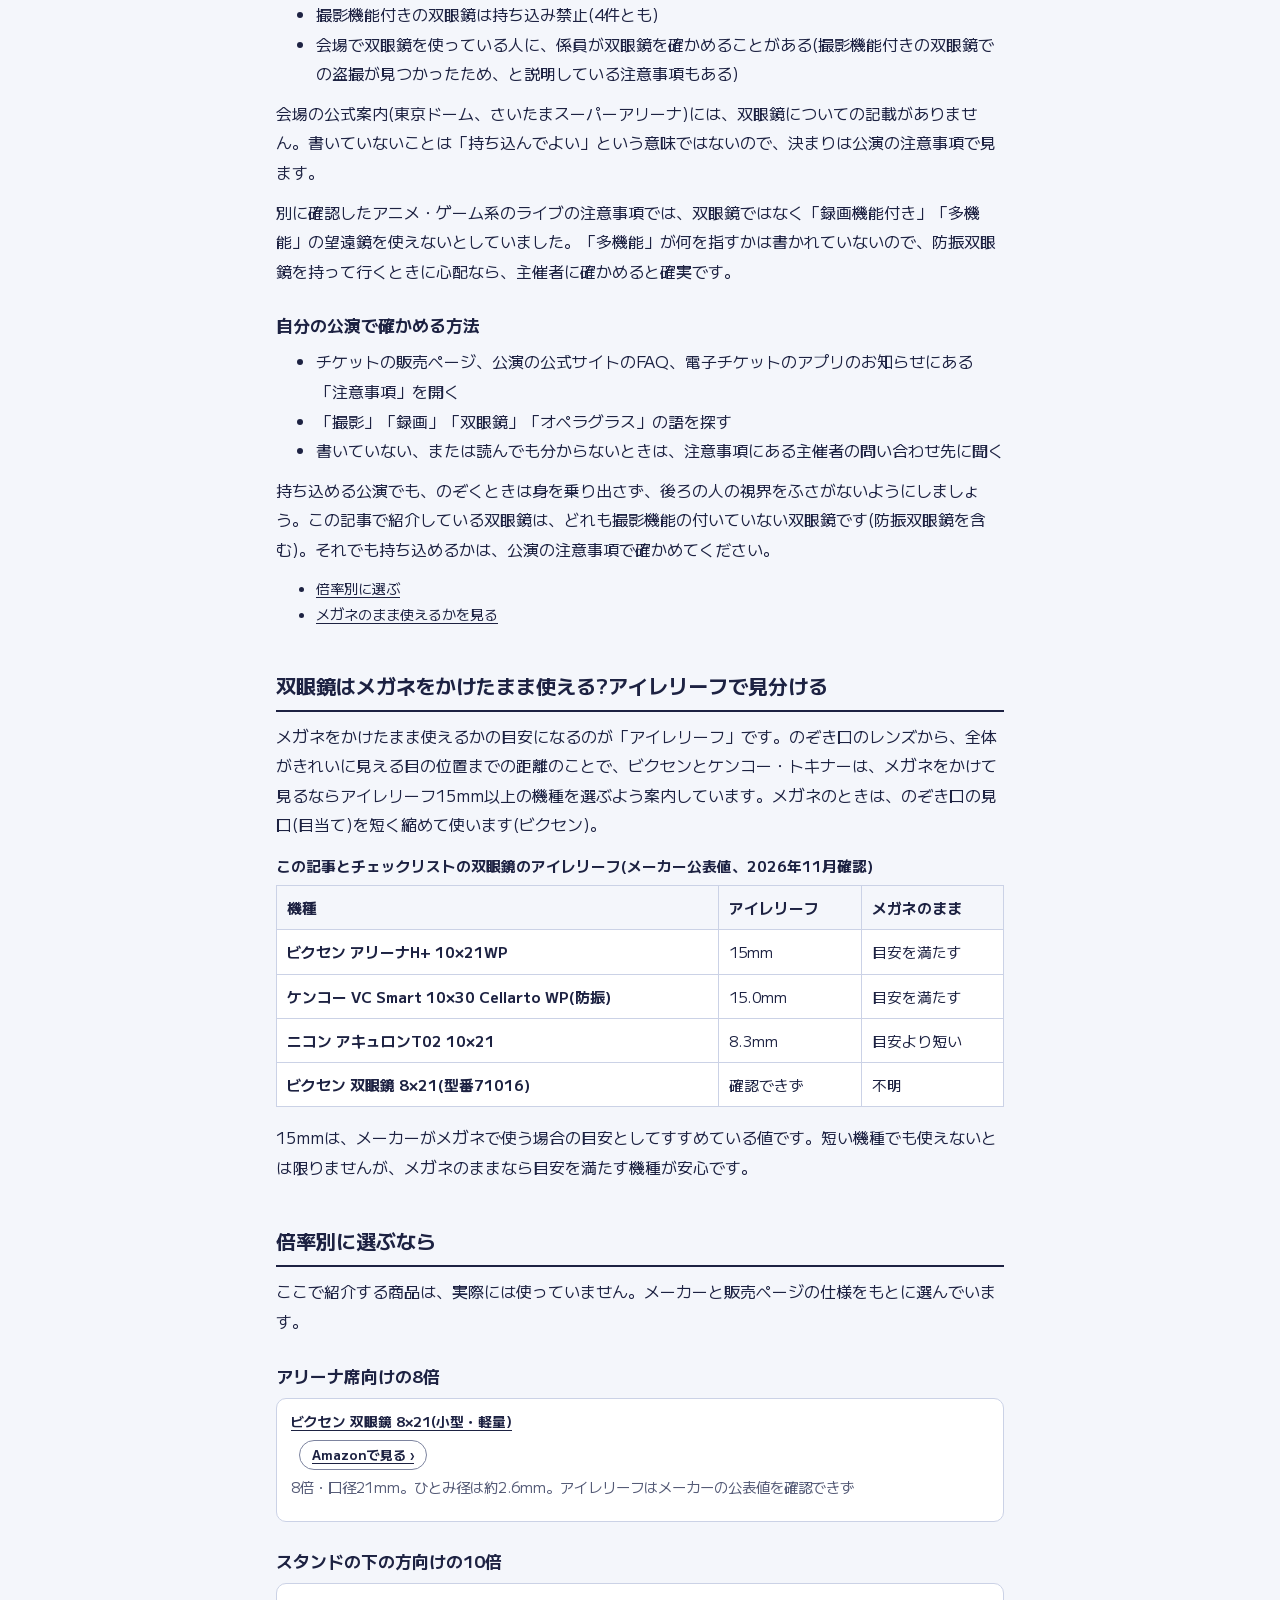
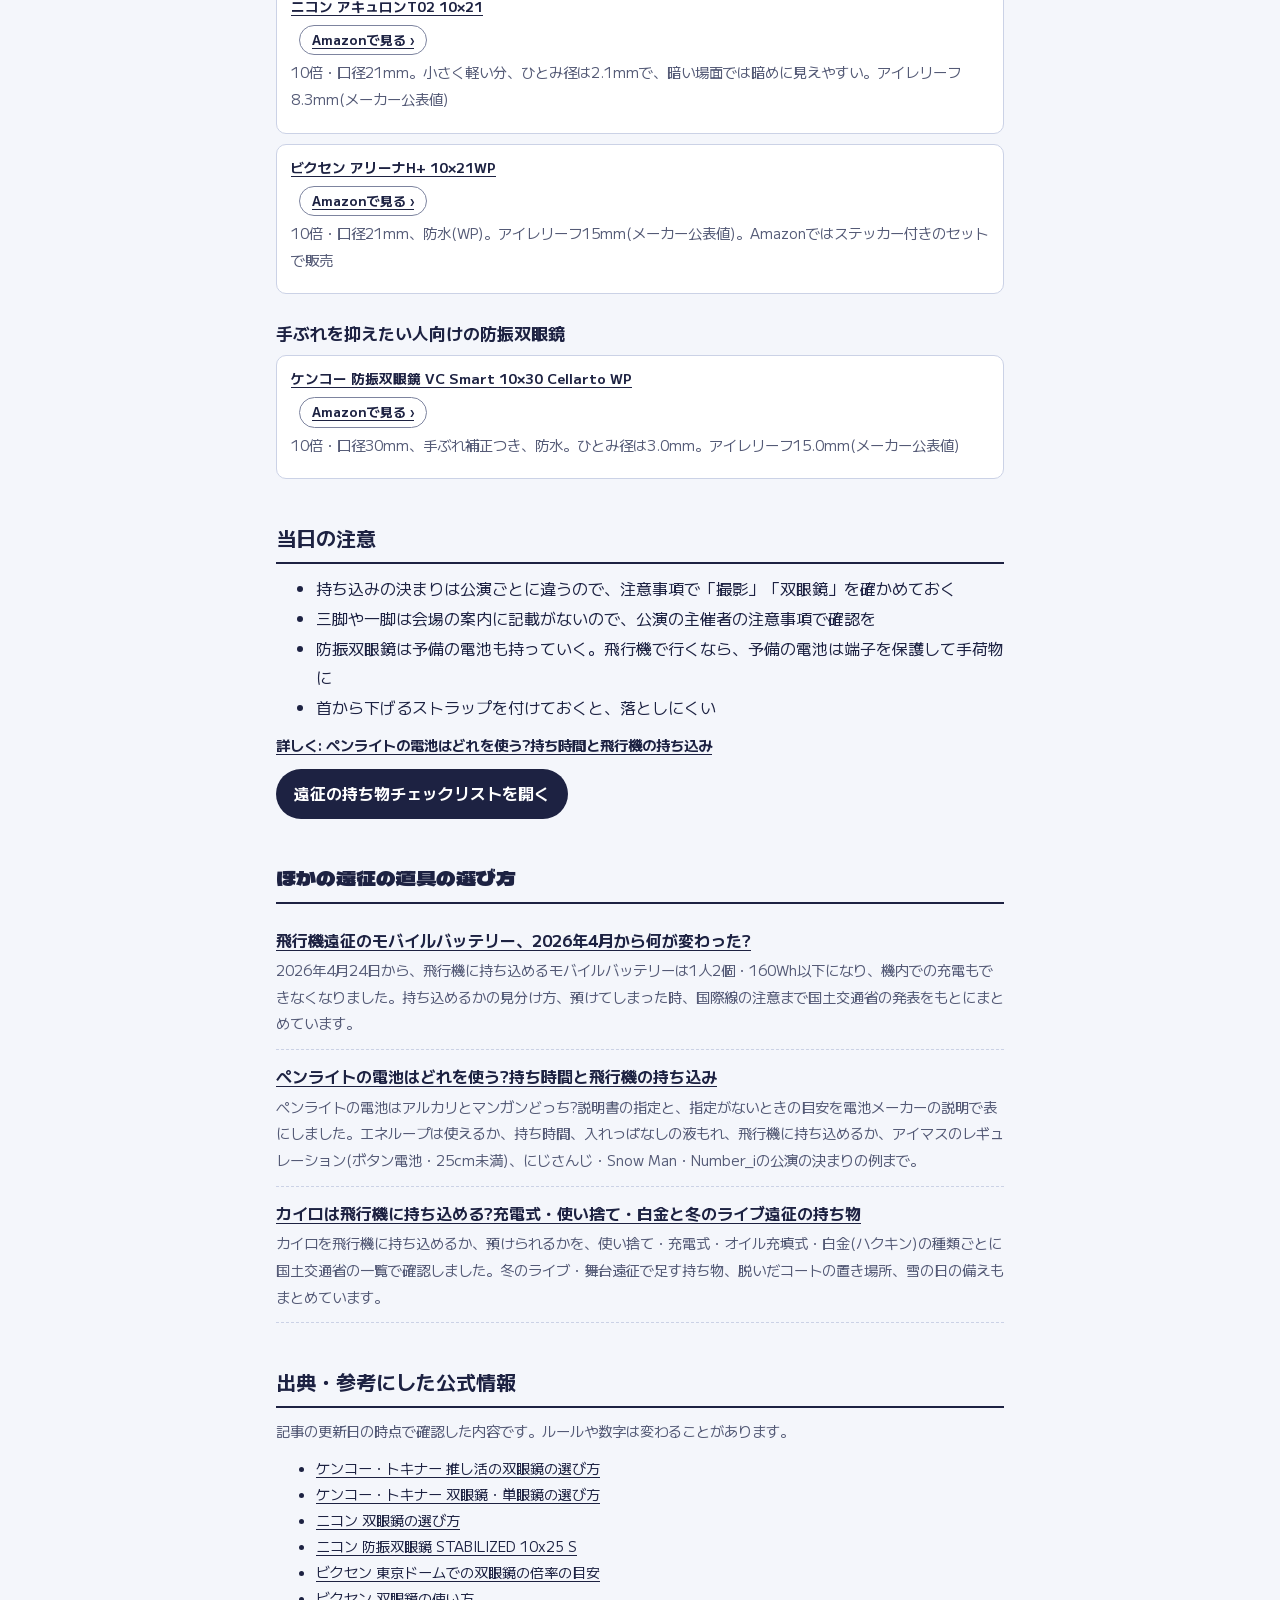
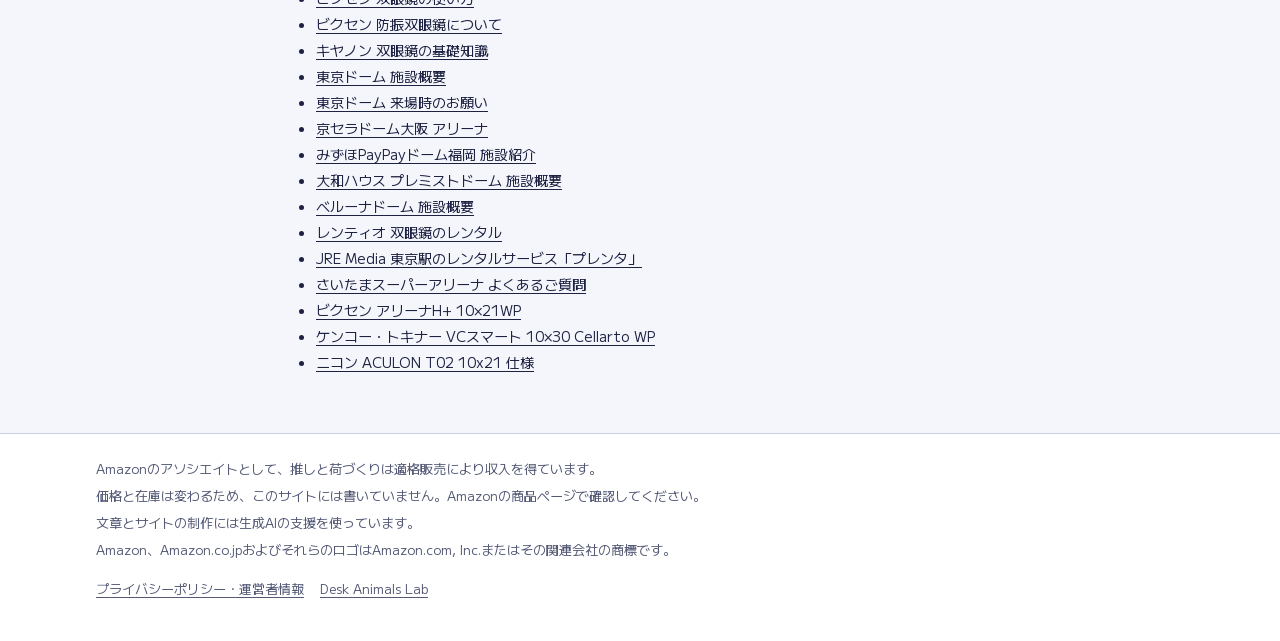
==== commit c5176bc2: "Binoculars: add carry-in rules and eyeglasses sections, swap discontinued stabilized model Co-Author" ====
--- a/dome-sougankyo/index.html
+++ b/dome-sougankyo/index.html
@@ -3,13 +3,13 @@
 <head>
 <meta charset="UTF-8">
 <meta name="viewport" content="width=device-width, initial-scale=1.0">
-<title>ドーム公演の双眼鏡の倍率は?アリーナ・スタンド・東京ドームの席ごとの目安｜推しと荷づくり</title>
-<meta name="description" content="ドーム公演で使う双眼鏡の倍率の目安を、メーカーの公式の選び方をもとに席ごとにまとめました。東京ドームの席ごとの例、8倍・10倍・12倍の見え方の計算、防振双眼鏡が向く席、14倍は要るか、レンタルで試す方法も。">
+<title>ドーム公演の双眼鏡は何倍?東京ドームの席ごとの目安・メガネ・持ち込み禁止の例｜推しと荷づくり</title>
+<meta name="description" content="ドーム公演の双眼鏡は8〜10倍が基本。東京ドームなど席ごとの倍率の目安、メガネのまま使えるか(アイレリーフ15mmの目安)、ライブで撮影機能付きの双眼鏡が禁止される例と確かめ方を、メーカーと公演の公式の案内でまとめました。">
 <link rel="canonical" href="https://deskanimals114510-ai.github.io/oshi-nizukuri/dome-sougankyo/">
 <meta property="og:type" content="article">
 <meta property="og:site_name" content="推しと荷づくり">
-<meta property="og:title" content="ドーム公演の双眼鏡の倍率は?アリーナ・スタンド・東京ドームの席ごとの目安｜推しと荷づくり">
-<meta property="og:description" content="ドーム公演で使う双眼鏡の倍率の目安を、メーカーの公式の選び方をもとに席ごとにまとめました。東京ドームの席ごとの例、8倍・10倍・12倍の見え方の計算、防振双眼鏡が向く席、14倍は要るか、レンタルで試す方法も。">
+<meta property="og:title" content="ドーム公演の双眼鏡は何倍?東京ドームの席ごとの目安・メガネ・持ち込み禁止の例｜推しと荷づくり">
+<meta property="og:description" content="ドーム公演の双眼鏡は8〜10倍が基本。東京ドームなど席ごとの倍率の目安、メガネのまま使えるか(アイレリーフ15mmの目安)、ライブで撮影機能付きの双眼鏡が禁止される例と確かめ方を、メーカーと公演の公式の案内でまとめました。">
 <meta property="og:url" content="https://deskanimals114510-ai.github.io/oshi-nizukuri/dome-sougankyo/">
 <meta property="og:image" content="https://deskanimals114510-ai.github.io/oshi-nizukuri/og-image.jpg">
 <meta property="og:image:width" content="1200">
@@ -22,11 +22,11 @@
 <link rel="preconnect" href="https://fonts.googleapis.com">
 <link rel="preconnect" href="https://fonts.gstatic.com" crossorigin>
 <link href="https://fonts.googleapis.com/css2?family=M+PLUS+2:wght@400..700&display=swap" rel="stylesheet">
-<link href="https://fonts.googleapis.com/css2?family=Dela+Gothic+One&amp;display=swap&amp;text=%20/0123456789%3F%E3%80%81%E3%81%82%E3%81%84%E3%81%86%E3%81%88%E3%81%8B%E3%81%8C%E3%81%8F%E3%81%93%E3%81%94%E3%81%97%E3%81%98%E3%81%9B%E3%81%9C%E3%81%9F%E3%81%A1%E3%81%A3%E3%81%A5%E3%81%A6%E3%81%A7%E3%81%A8%E3%81%A9%E3%81%AB%E3%81%AE%E3%81%AF%E3%81%B3%E3%81%B6%E3%81%BB%E3%81%BE%E3%81%BF%E3%82%81%E3%82%89%E3%82%8A%E3%82%8B%E3%82%8C%E3%82%8F%E3%82%92%E3%82%93%E3%82%A4%E3%82%A7%E3%82%AB%E3%82%AF%E3%82%B0%E3%82%B1%E3%82%B7%E3%82%B9%E3%82%BA%E3%83%81%E3%83%83%E3%83%86%E3%83%88%E3%83%89%E3%83%90%E3%83%96%E3%83%97%E3%83%9A%E3%83%9D%E3%83%A0%E3%83%A2%E3%83%A9%E3%83%AA%E3%83%AB%E3%83%AD%E3%83%B3%E3%83%BB%E3%83%BC%E4%BA%86%E4%BB%B6%E4%BD%95%E4%BD%BF%E5%80%8B%E5%80%8D%E5%85%85%E5%85%AC%E5%85%B7%E5%86%AC%E5%8B%95%E5%8F%8C%E5%93%81%E5%96%B6%E5%99%A8%E5%A0%B1%E5%A0%B4%E5%A4%89%E5%AD%90%E5%AE%89%E5%AE%8C%E5%AE%BF%E5%B8%AD%E5%B9%B4%E5%BC%8F%E5%BE%81%E6%83%85%E6%8C%81%E6%8D%A8%E6%8E%A8%E6%96%B9%E6%99%82%E6%9B%BF%E6%9C%88%E6%9D%A1%E6%A9%9F%E6%B1%A0%E6%BC%94%E7%89%A9%E7%8F%BE%E7%99%BD%E7%9B%AE%E7%9C%BC%E7%9D%80%E7%A7%BB%E8%80%85%E8%8D%B7%E8%A1%8C%E8%A6%81%E8%A9%B0%E8%B2%B4%E8%BA%AB%E8%BE%BC%E9%81%8B%E9%81%93%E9%81%A0%E9%81%B8%E9%87%8D%E9%87%91%E9%8F%A1%E9%96%93%E9%9B%BB%E9%A3%9B" rel="stylesheet">
+<link href="https://fonts.googleapis.com/css2?family=Dela+Gothic+One&amp;display=swap&amp;text=%20/0123456789%3F%E3%80%81%E3%81%82%E3%81%84%E3%81%86%E3%81%88%E3%81%8B%E3%81%8C%E3%81%8F%E3%81%93%E3%81%94%E3%81%97%E3%81%98%E3%81%9B%E3%81%9C%E3%81%9F%E3%81%A1%E3%81%A3%E3%81%A5%E3%81%A6%E3%81%A7%E3%81%A8%E3%81%A9%E3%81%AB%E3%81%AE%E3%81%AF%E3%81%B3%E3%81%B6%E3%81%BB%E3%81%BE%E3%81%BF%E3%82%81%E3%82%89%E3%82%8A%E3%82%8B%E3%82%8C%E3%82%8F%E3%82%92%E3%82%93%E3%82%A4%E3%82%A7%E3%82%AB%E3%82%AC%E3%82%AF%E3%82%B0%E3%82%B1%E3%82%B7%E3%82%B9%E3%82%BA%E3%83%81%E3%83%83%E3%83%86%E3%83%88%E3%83%89%E3%83%8D%E3%83%90%E3%83%96%E3%83%97%E3%83%9A%E3%83%9D%E3%83%A0%E3%83%A1%E3%83%A2%E3%83%A9%E3%83%AA%E3%83%AB%E3%83%AD%E3%83%B3%E3%83%BB%E3%83%BC%E4%BA%86%E4%BB%B6%E4%BD%95%E4%BD%BF%E5%80%8B%E5%80%8D%E5%85%85%E5%85%AC%E5%85%B7%E5%86%AC%E5%8B%95%E5%8F%8C%E5%93%81%E5%96%B6%E5%99%A8%E5%A0%B1%E5%A0%B4%E5%A4%89%E5%AD%90%E5%AE%89%E5%AE%8C%E5%AE%BF%E5%B8%AD%E5%B9%B4%E5%BC%8F%E5%BE%81%E6%83%85%E6%84%8F%E6%8C%81%E6%8D%A8%E6%8E%A8%E6%96%B9%E6%99%82%E6%9B%BF%E6%9C%88%E6%9D%A1%E6%A9%9F%E6%AD%A2%E6%B1%A0%E6%B3%A8%E6%BC%94%E7%89%A9%E7%8F%BE%E7%99%BD%E7%9B%AE%E7%9C%BC%E7%9D%80%E7%A6%81%E7%A7%BB%E8%80%85%E8%8D%B7%E8%A1%8C%E8%A6%81%E8%A9%B0%E8%B2%B4%E8%BA%AB%E8%BE%BC%E9%81%8B%E9%81%93%E9%81%A0%E9%81%B8%E9%87%8D%E9%87%91%E9%8F%A1%E9%96%93%E9%9B%BB%E9%A3%9B" rel="stylesheet">
 <link rel="stylesheet" href="../style.css?v=ad153b17">
 <script defer src="../analytics.js?v=ef79816c"></script>
-<script type="application/ld+json">{"@context": "https://schema.org", "@type": "Article", "headline": "ドーム公演の双眼鏡、何倍を選ぶ?席ごとの目安", "description": "ドーム公演で使う双眼鏡の倍率の目安を、メーカーの公式の選び方をもとに席ごとにまとめました。東京ドームの席ごとの例、8倍・10倍・12倍の見え方の計算、防振双眼鏡が向く席、14倍は要るか、レンタルで試す方法も。", "datePublished": "2026-10-28T09:00:00+09:00", "dateModified": "2026-10-30T09:00:00+09:00", "inLanguage": "ja", "mainEntityOfPage": "https://deskanimals114510-ai.github.io/oshi-nizukuri/dome-sougankyo/", "image": "https://deskanimals114510-ai.github.io/oshi-nizukuri/og-image.jpg", "author": {"@type": "Organization", "name": "Desk Animals Lab", "url": "https://deskanimals114510-ai.github.io/oshi-nizukuri/privacy/"}, "publisher": {"@type": "Organization", "name": "Desk Animals Lab", "url": "https://deskanimals114510-ai.github.io/"}}</script>
-<script type="application/ld+json">{"@context": "https://schema.org", "@type": "BreadcrumbList", "itemListElement": [{"@type": "ListItem", "position": 1, "name": "推しと荷づくり", "item": "https://deskanimals114510-ai.github.io/oshi-nizukuri/"}, {"@type": "ListItem", "position": 2, "name": "ドーム公演の双眼鏡、何倍を選ぶ?席ごとの目安", "item": "https://deskanimals114510-ai.github.io/oshi-nizukuri/dome-sougankyo/"}]}</script>
+<script type="application/ld+json">{"@context": "https://schema.org", "@type": "Article", "headline": "ドーム公演の双眼鏡、何倍を選ぶ?席ごとの目安とメガネ・持ち込み禁止の注意", "description": "ドーム公演の双眼鏡は8〜10倍が基本。東京ドームなど席ごとの倍率の目安、メガネのまま使えるか(アイレリーフ15mmの目安)、ライブで撮影機能付きの双眼鏡が禁止される例と確かめ方を、メーカーと公演の公式の案内でまとめました。", "datePublished": "2026-10-28T09:00:00+09:00", "dateModified": "2026-11-22T09:00:00+09:00", "inLanguage": "ja", "mainEntityOfPage": "https://deskanimals114510-ai.github.io/oshi-nizukuri/dome-sougankyo/", "image": "https://deskanimals114510-ai.github.io/oshi-nizukuri/og-image.jpg", "author": {"@type": "Organization", "name": "Desk Animals Lab", "url": "https://deskanimals114510-ai.github.io/oshi-nizukuri/privacy/"}, "publisher": {"@type": "Organization", "name": "Desk Animals Lab", "url": "https://deskanimals114510-ai.github.io/"}}</script>
+<script type="application/ld+json">{"@context": "https://schema.org", "@type": "BreadcrumbList", "itemListElement": [{"@type": "ListItem", "position": 1, "name": "推しと荷づくり", "item": "https://deskanimals114510-ai.github.io/oshi-nizukuri/"}, {"@type": "ListItem", "position": 2, "name": "ドーム公演の双眼鏡、何倍を選ぶ?席ごとの目安とメガネ・持ち込み禁止の注意", "item": "https://deskanimals114510-ai.github.io/oshi-nizukuri/dome-sougankyo/"}]}</script>
 </head>
 <body>
 <a class="skip-link" href="#main">本文へ移動</a>
@@ -37,16 +37,17 @@
 </header>
 <main id="main">
 <article class="wrap prose article">
-<nav class="breadcrumb" aria-label="パンくずリスト"><a href="../">推しと荷づくり</a> › <span aria-current="page">ドーム公演の双眼鏡、何倍を選ぶ?席ごとの目安</span></nav>
-<h1>ドーム公演の双眼鏡、何倍を選ぶ?席ごとの目安</h1>
-<p class="updated">公開: <time datetime="2026-10-28">2026年10月28日</time> / 更新: <time datetime="2026-10-30">2026年10月30日</time></p>
+<nav class="breadcrumb" aria-label="パンくずリスト"><a href="../">推しと荷づくり</a> › <span aria-current="page">ドーム公演の双眼鏡、何倍を選ぶ?席ごとの目安とメガネ・持ち込み禁止の注意</span></nav>
+<h1>ドーム公演の双眼鏡、何倍を選ぶ?席ごとの目安とメガネ・持ち込み禁止の注意</h1>
+<p class="updated">公開: <time datetime="2026-10-28">2026年10月28日</time> / 更新: <time datetime="2026-11-22">2026年11月22日</time></p>
 <p class="pr-note"><b>PR</b>この記事はAmazonアソシエイトのリンクを使っています。リンクから購入されると、運営者に紹介料が入ることがあります。</p>
 <p class="minor-note">未成年の人は、遠征や泊まり、買い物の前におうちの人と相談してください。</p>
-<p class="lead">ドーム公演の双眼鏡は、8〜10倍が基本で、スタンドの上の方なら12倍前後が目安です。双眼鏡メーカーが公式に出している選び方と、各ドームの公式データをもとに、席ごとの目安をまとめました。</p>
+<p class="lead">ドーム公演の双眼鏡は、8〜10倍が基本で、スタンドの上の方なら12倍前後が目安です。メガネのまま使うならアイレリーフ15mm以上が目安で、公演によっては撮影機能付きの双眼鏡が禁止されています。双眼鏡メーカーが公式に出している選び方と、各ドームや公演の公式の案内をもとにまとめました。</p>
 <p class="to-list"><a href="../">日数・現場・移動・季節を選ぶだけ。自分の遠征用の持ち物リストを作る</a></p>
-<nav class="toc" aria-labelledby="toc-h"><p id="toc-h">目次</p><ol><li><a href="#ketsuron">先に結論</a></li><li><a href="#seki">席ごとの倍率の目安</a></li><li><a href="#mieru">8倍・10倍・12倍で、どのくらいに見える?</a></li><li><a href="#bairitsu">倍率を上げると変わること</a></li><li><a href="#boushin">防振双眼鏡が向く人</a></li><li><a href="#14bai">14倍は要る?</a></li><li><a href="#rental">防振双眼鏡はレンタルで試す手も</a></li><li><a href="#kaijou">主なドームの広さと高さ</a></li><li><a href="#erabu">倍率別に選ぶなら</a></li><li><a href="#chuui">当日の注意</a></li></ol></nav>
+<nav class="toc" aria-labelledby="toc-h"><p id="toc-h">目次</p><ol><li><a href="#ketsuron">先に結論</a></li><li><a href="#seki">席ごとの倍率の目安</a></li><li><a href="#mieru">8倍・10倍・12倍で、どのくらいに見える?</a></li><li><a href="#bairitsu">倍率を上げると変わること</a></li><li><a href="#boushin">防振双眼鏡が向く人</a></li><li><a href="#14bai">14倍は要る?</a></li><li><a href="#rental">防振双眼鏡はレンタルで試す手も</a></li><li><a href="#kaijou">主なドームの広さと高さ</a></li><li><a href="#kinshi">ライブに双眼鏡は持って行っていい?禁止の例と確かめ方</a></li><li><a href="#megane">双眼鏡はメガネをかけたまま使える?アイレリーフで見分ける</a></li><li><a href="#erabu">倍率別に選ぶなら</a></li><li><a href="#chuui">当日の注意</a></li></ol></nav>
 <h2 id="ketsuron">先に結論</h2>
-<ul><li>ドーム公演は8〜10倍が基本(ニコン、ケンコー・トキナーの目安)</li><li>アリーナ席なら8倍、スタンドの下の方なら10倍、上の方なら12倍が目安(ケンコー・トキナー)</li><li>倍率が高いほど手ぶれが目立つ。ビクセンは、10倍を超えるなら手ぶれを抑える防振双眼鏡を勧めている</li><li>同じ口径なら、倍率を上げるほど見える範囲が狭くなり、像も暗くなる</li><li>14倍は防振双眼鏡が前提。防振なしの14倍を手持ちですすめるメーカーは見当たらない</li></ul>
+<ul><li>ドーム公演は8〜10倍が基本(ニコン、ケンコー・トキナーの目安)</li><li>アリーナ席なら8倍、スタンドの下の方なら10倍、上の方なら12倍が目安(ケンコー・トキナー)</li><li>倍率が高いほど手ぶれが目立つ。ビクセンは、10倍を超えるなら手ぶれを抑える防振双眼鏡を勧めている</li><li>同じ口径なら、倍率を上げるほど見える範囲が狭くなり、像も暗くなる</li><li>14倍は防振双眼鏡が前提。防振なしの14倍を手持ちですすめるメーカーは見当たらない</li><li>メガネをかけたまま使うなら、アイレリーフ15mm以上が目安(ビクセン、ケンコー・トキナー)。機種ごとの数字は下の表に</li><li>撮影機能付きの双眼鏡を持ち込み禁止と書く公演が複数ある。会場の公式案内に双眼鏡の記載がなくても、自分の公演の注意事項で確かめる</li></ul>
+<ul class="sources"><li><a href="#megane">メガネのまま使えるかを見る</a></li><li><a href="#kinshi">ライブに持って行っていいかを見る</a></li></ul>
 <h2 id="seki">席ごとの倍率の目安</h2>
 <div class="table-wrap"><table><caption>メーカーの目安(出典: ケンコー・トキナー)</caption><thead><tr><th scope="col">席</th><th scope="col">倍率の目安</th></tr></thead><tbody><tr><th scope="row">アリーナ席</th><td>8倍</td></tr><tr><th scope="row">スタンドの下の方</th><td>10倍</td></tr><tr><th scope="row">スタンドの上の方</th><td>12倍</td></tr></tbody></table></div>
 <div class="table-wrap"><table><caption>東京ドームでの例(出典: ビクセン)</caption><thead><tr><th scope="col">席</th><th scope="col">倍率の目安</th></tr></thead><tbody><tr><th scope="row">アリーナの前方〜中央</th><td>6〜8倍</td></tr><tr><th scope="row">アリーナの後方</th><td>8〜10倍</td></tr><tr><th scope="row">2階席の前方</th><td>10〜12倍</td></tr><tr><th scope="row">2階席の後方</th><td>12〜14倍</td></tr></tbody></table></div>
@@ -70,20 +71,33 @@
 <p>主なドームは、どこもグラウンドの広さ(両翼100m・中堅122m)がほぼ同じです。見え方の差は、グラウンドの広さよりも、スタンドの高さや奥行きと、その公演でステージがどこに置かれるかで決まります。席からステージまでの距離を公式に出している会場は見当たりませんでした。</p>
 <p class="table-cap" id="cap-da78dc58">各会場の公式サイトの数字(2026年10月確認)</p><div class="table-wrap wide" tabindex="0" role="region" aria-labelledby="cap-da78dc58"><table><thead><tr><th scope="col">会場</th><th scope="col">収容人数</th><th scope="col">両翼/中堅</th><th scope="col">高さ</th></tr></thead><tbody><tr><th scope="row">東京ドーム</th><td>55,000人(野球時 約43,500人)</td><td>100m/122m</td><td>グラウンド面から約61.7m</td></tr><tr><th scope="row">京セラドーム大阪</th><td>最大55,000人</td><td>100m/122m</td><td>天井高60m</td></tr><tr><th scope="row">みずほPayPayドーム福岡</th><td>約4万人</td><td>約100m/約122m</td><td>フィールド面から68m</td></tr><tr><th scope="row">大和ハウス プレミストドーム(札幌ドーム)</th><td>最大53,820人</td><td>100m/122m</td><td>アリーナ面から68m</td></tr><tr><th scope="row">ベルーナドーム</th><td>31,552人</td><td>100m/122m</td><td>グラウンド面から64.5m</td></tr></tbody></table></div><p class="scroll-hint" aria-hidden="true">表は横にスクロールできます</p>
 <p class="callout">ドームは天井が高く、スタンドの上の方からはステージを見下ろす形になります。上の方の席になりそうなら、12倍前後か防振双眼鏡を考えておくと安心です。</p>
+<h2 id="kinshi">ライブに双眼鏡は持って行っていい?禁止の例と確かめ方</h2>
+<p>確認した公演やチケット会社の注意事項4件(2026年11月確認)で禁止されていたのは、撮影機能付きの双眼鏡です。普通の双眼鏡まで禁止する書き方はありませんでした。ただ、持ち込める物の決まりは公演ごとに主催者が決めるので、自分の公演の注意事項でも確かめてください。</p>
+<ul><li>撮影機能付きの双眼鏡は持ち込み禁止(4件とも)</li><li>会場で双眼鏡を使っている人に、係員が双眼鏡を確かめることがある(撮影機能付きの双眼鏡での盗撮が見つかったため、と説明している注意事項もある)</li></ul>
+<p>会場の公式案内(東京ドーム、さいたまスーパーアリーナ)には、双眼鏡についての記載がありません。書いていないことは「持ち込んでよい」という意味ではないので、決まりは公演の注意事項で見ます。</p>
+<p>別に確認したアニメ・ゲーム系のライブの注意事項では、双眼鏡ではなく「録画機能付き」「多機能」の望遠鏡を使えないとしていました。「多機能」が何を指すかは書かれていないので、防振双眼鏡を持って行くときに心配なら、主催者に確かめると確実です。</p>
+<h3>自分の公演で確かめる方法</h3>
+<ul><li>チケットの販売ページ、公演の公式サイトのFAQ、電子チケットのアプリのお知らせにある「注意事項」を開く</li><li>「撮影」「録画」「双眼鏡」「オペラグラス」の語を探す</li><li>書いていない、または読んでも分からないときは、注意事項にある主催者の問い合わせ先に聞く</li></ul>
+<p>持ち込める公演でも、のぞくときは身を乗り出さず、後ろの人の視界をふさがないようにしましょう。この記事で紹介している双眼鏡は、どれも撮影機能の付いていない双眼鏡です(防振双眼鏡を含む)。それでも持ち込めるかは、公演の注意事項で確かめてください。</p>
+<ul class="sources"><li><a href="#erabu">倍率別に選ぶ</a></li><li><a href="#megane">メガネのまま使えるかを見る</a></li></ul>
+<h2 id="megane">双眼鏡はメガネをかけたまま使える?アイレリーフで見分ける</h2>
+<p>メガネをかけたまま使えるかの目安になるのが「アイレリーフ」です。のぞき口のレンズから、全体がきれいに見える目の位置までの距離のことで、ビクセンとケンコー・トキナーは、メガネをかけて見るならアイレリーフ15mm以上の機種を選ぶよう案内しています。メガネのときは、のぞき口の見口(目当て)を短く縮めて使います(ビクセン)。</p>
+<div class="table-wrap"><table><caption>この記事とチェックリストの双眼鏡のアイレリーフ(メーカー公表値、2026年11月確認)</caption><thead><tr><th scope="col">機種</th><th scope="col">アイレリーフ</th><th scope="col">メガネのまま</th></tr></thead><tbody><tr><th scope="row">ビクセン アリーナH+ 10×21WP</th><td>15mm</td><td>目安を満たす</td></tr><tr><th scope="row">ケンコー VC Smart 10×30 Cellarto WP(防振)</th><td>15.0mm</td><td>目安を満たす</td></tr><tr><th scope="row">ニコン アキュロンT02 10×21</th><td>8.3mm</td><td>目安より短い</td></tr><tr><th scope="row">ビクセン 双眼鏡 8×21(型番71016)</th><td>確認できず</td><td>不明</td></tr></tbody></table></div>
+<p>15mmは、メーカーがメガネで使う場合の目安としてすすめている値です。短い機種でも使えないとは限りませんが、メガネのままなら目安を満たす機種が安心です。</p>
 <h2 id="erabu">倍率別に選ぶなら</h2>
 <p>ここで紹介する商品は、実際には使っていません。メーカーと販売ページの仕様をもとに選んでいます。</p>
 <h3>アリーナ席向けの8倍</h3>
-<ul class="products products-article" aria-label="8倍の双眼鏡(Amazon)"><li><a href="https://www.amazon.co.jp/dp/B085WGKHY2?tag=tinywonders-22" target="_blank" rel="sponsored noopener" data-item="dome-sougankyo" data-asin="B085WGKHY2">ビクセン 双眼鏡 8×21(小型・軽量)<span class="vh">をAmazonで見る(新しいタブで開きます)</span></a><p class="note">8倍・口径21mm。ひとみ径は約2.6mm</p></li></ul>
+<ul class="products products-article" aria-label="8倍の双眼鏡(Amazon)"><li><a href="https://www.amazon.co.jp/dp/B085WGKHY2?tag=tinywonders-22" target="_blank" rel="sponsored noopener" data-item="dome-sougankyo" data-asin="B085WGKHY2">ビクセン 双眼鏡 8×21(小型・軽量)<span class="vh">をAmazonで見る(新しいタブで開きます)</span></a><p class="note">8倍・口径21mm。ひとみ径は約2.6mm。アイレリーフはメーカーの公表値を確認できず</p></li></ul>
 <h3>スタンドの下の方向けの10倍</h3>
-<ul class="products products-article" aria-label="10倍の双眼鏡(Amazon)"><li><a href="https://www.amazon.co.jp/dp/B0822JBM3J?tag=tinywonders-22" target="_blank" rel="sponsored noopener" data-item="dome-sougankyo" data-asin="B0822JBM3J">ニコン アキュロンT02 10×21<span class="vh">をAmazonで見る(新しいタブで開きます)</span></a><p class="note">10倍・口径21mm。小さく軽い分、ひとみ径は2.1mmで、暗い場面では暗めに見えやすい</p></li><li><a href="https://www.amazon.co.jp/dp/B0G2LCTJWQ?tag=tinywonders-22" target="_blank" rel="sponsored noopener" data-item="dome-sougankyo" data-asin="B0G2LCTJWQ">ビクセン アリーナH+ 10×21WP<span class="vh">をAmazonで見る(新しいタブで開きます)</span></a><p class="note">10倍・口径21mm、防水(WP)。Amazonではステッカー付きのセットで販売</p></li></ul>
+<ul class="products products-article" aria-label="10倍の双眼鏡(Amazon)"><li><a href="https://www.amazon.co.jp/dp/B0822JBM3J?tag=tinywonders-22" target="_blank" rel="sponsored noopener" data-item="dome-sougankyo" data-asin="B0822JBM3J">ニコン アキュロンT02 10×21<span class="vh">をAmazonで見る(新しいタブで開きます)</span></a><p class="note">10倍・口径21mm。小さく軽い分、ひとみ径は2.1mmで、暗い場面では暗めに見えやすい。アイレリーフ8.3mm(メーカー公表値)</p></li><li><a href="https://www.amazon.co.jp/dp/B0G2LCTJWQ?tag=tinywonders-22" target="_blank" rel="sponsored noopener" data-item="dome-sougankyo" data-asin="B0G2LCTJWQ">ビクセン アリーナH+ 10×21WP<span class="vh">をAmazonで見る(新しいタブで開きます)</span></a><p class="note">10倍・口径21mm、防水(WP)。アイレリーフ15mm(メーカー公表値)。Amazonではステッカー付きのセットで販売</p></li></ul>
 <h3>手ぶれを抑えたい人向けの防振双眼鏡</h3>
-<ul class="products products-article" aria-label="防振双眼鏡(Amazon)"><li><a href="https://www.amazon.co.jp/dp/B0D8KX2PPN?tag=tinywonders-22" target="_blank" rel="sponsored noopener" data-item="dome-sougankyo" data-asin="B0D8KX2PPN">ケンコー 防振双眼鏡 VC Smart 10×30 Cellarto WP<span class="vh">をAmazonで見る(新しいタブで開きます)</span></a><p class="note">10倍・口径30mm、手ぶれ補正つき、防水。ひとみ径は3.0mm</p></li></ul>
+<ul class="products products-article" aria-label="防振双眼鏡(Amazon)"><li><a href="https://www.amazon.co.jp/dp/B0D8KX2PPN?tag=tinywonders-22" target="_blank" rel="sponsored noopener" data-item="dome-sougankyo" data-asin="B0D8KX2PPN">ケンコー 防振双眼鏡 VC Smart 10×30 Cellarto WP<span class="vh">をAmazonで見る(新しいタブで開きます)</span></a><p class="note">10倍・口径30mm、手ぶれ補正つき、防水。ひとみ径は3.0mm。アイレリーフ15.0mm(メーカー公表値)</p></li></ul>
 <h2 id="chuui">当日の注意</h2>
-<ul><li>東京ドームの来場時のお願いに、双眼鏡を禁止する記載はありません。周りの人の迷惑になる物の持ち込みや、迷惑になる撮影・配信は禁止されています</li><li>三脚や一脚は会場の案内に記載がないので、公演の主催者の注意事項で確認を</li><li>防振双眼鏡は予備の電池も持っていく。飛行機で行くなら、予備の電池は端子を保護して手荷物に</li><li>首から下げるストラップを付けておくと、落としにくい</li></ul>
+<ul><li>持ち込みの決まりは公演ごとに違うので、注意事項で「撮影」「双眼鏡」を確かめておく</li><li>三脚や一脚は会場の案内に記載がないので、公演の主催者の注意事項で確認を</li><li>防振双眼鏡は予備の電池も持っていく。飛行機で行くなら、予備の電池は端子を保護して手荷物に</li><li>首から下げるストラップを付けておくと、落としにくい</li></ul>
 <p class="note more"><a href="../penlight-denchi/">詳しく: ペンライトの電池はどれを使う?持ち時間と飛行機の持ち込み</a></p>
 <p class="cta"><a href="../">遠征の持ち物チェックリストを開く</a></p>
 <section class="reading" aria-labelledby="h-reading"><h2 id="h-reading">ほかの遠征の道具の選び方</h2><ul><li><a href="../hikouki-mobile-battery/">飛行機遠征のモバイルバッテリー、2026年4月から何が変わった?</a><p>2026年4月24日から、飛行機に持ち込めるモバイルバッテリーは1人2個・160Wh以下になり、機内での充電もできなくなりました。持ち込めるかの見分け方、預けてしまった時、国際線の注意まで国土交通省の発表をもとにまとめています。</p></li><li><a href="../penlight-denchi/">ペンライトの電池はどれを使う?持ち時間と飛行機の持ち込み</a><p>ペンライトの電池はアルカリとマンガンどっち?説明書の指定と、指定がないときの目安を電池メーカーの説明で表にしました。エネループは使えるか、持ち時間、入れっぱなしの液もれ、飛行機に持ち込めるか、アイマスのレギュレーション(ボタン電池・25cm未満)、にじさんじ・Snow Man・Number_iの公演の決まりの例まで。</p></li><li><a href="../fuyu-ensei/">カイロは飛行機に持ち込める?充電式・使い捨て・白金と冬のライブ遠征の持ち物</a><p>カイロを飛行機に持ち込めるか、預けられるかを、使い捨て・充電式・オイル充填式・白金(ハクキン)の種類ごとに国土交通省の一覧で確認しました。冬のライブ・舞台遠征で足す持ち物、脱いだコートの置き場所、雪の日の備えもまとめています。</p></li></ul></section>
-<h2 id="sources">出典・参考にした公式情報</h2><p class="note">記事の更新日の時点で確認した内容です。ルールや数字は変わることがあります。</p><ul class="sources"><li><a href="https://www.kenko-tokina.co.jp/special/product_type/bino/oshikatsu-guide.html">ケンコー・トキナー 推し活の双眼鏡の選び方</a></li><li><a href="https://www.kenko-tokina.co.jp/lp/monoculars_binoculars/">ケンコー・トキナー 双眼鏡・単眼鏡の選び方</a></li><li><a href="https://nij.nikon.com/sp/howto_binoculars/index.html">ニコン 双眼鏡の選び方</a></li><li><a href="https://nij.nikon.com/products/lineup/sportoptics/stabilized_binoculars/stabilized_10x25_s/">ニコン 防振双眼鏡 STABILIZED 10x25 S</a></li><li><a href="https://www.vixen.co.jp/activity/221205a/">ビクセン 東京ドームでの双眼鏡の倍率の目安</a></li><li><a href="https://www.vixen.co.jp/howtouse/binocular/">ビクセン 双眼鏡の使い方</a></li><li><a href="https://www.vixen.co.jp/activity/230523a-4/">ビクセン 防振双眼鏡について</a></li><li><a href="https://personal.canon.jp/product/binoculars/knowledge">キヤノン 双眼鏡の基礎知識</a></li><li><a href="https://www.tokyo-dome.co.jp/dome/about/">東京ドーム 施設概要</a></li><li><a href="https://www.tokyo-dome.co.jp/dome/caution/">東京ドーム 来場時のお願い</a></li><li><a href="https://www.kyoceradome-osaka.jp/use_guide/arena/">京セラドーム大阪 アリーナ</a></li><li><a href="https://www.softbankhawks.co.jp/stadium/institution.html">みずほPayPayドーム福岡 施設紹介</a></li><li><a href="https://www.sapporo-dome.co.jp/dome/">大和ハウス プレミストドーム 施設概要</a></li><li><a href="https://www.seibulions.jp/stadium/dome.html">ベルーナドーム 施設概要</a></li><li><a href="https://www.rentio.jp/contents/binoculars/">レンティオ 双眼鏡のレンタル</a></li><li><a href="https://media.jreast.co.jp/articles/6310">JRE Media 東京駅のレンタルサービス「プレンタ」</a></li></ul>
+<h2 id="sources">出典・参考にした公式情報</h2><p class="note">記事の更新日の時点で確認した内容です。ルールや数字は変わることがあります。</p><ul class="sources"><li><a href="https://www.kenko-tokina.co.jp/special/product_type/bino/oshikatsu-guide.html">ケンコー・トキナー 推し活の双眼鏡の選び方</a></li><li><a href="https://www.kenko-tokina.co.jp/lp/monoculars_binoculars/">ケンコー・トキナー 双眼鏡・単眼鏡の選び方</a></li><li><a href="https://nij.nikon.com/sp/howto_binoculars/index.html">ニコン 双眼鏡の選び方</a></li><li><a href="https://nij.nikon.com/products/lineup/sportoptics/stabilized_binoculars/stabilized_10x25_s/">ニコン 防振双眼鏡 STABILIZED 10x25 S</a></li><li><a href="https://www.vixen.co.jp/activity/221205a/">ビクセン 東京ドームでの双眼鏡の倍率の目安</a></li><li><a href="https://www.vixen.co.jp/howtouse/binocular/">ビクセン 双眼鏡の使い方</a></li><li><a href="https://www.vixen.co.jp/activity/230523a-4/">ビクセン 防振双眼鏡について</a></li><li><a href="https://personal.canon.jp/product/binoculars/knowledge">キヤノン 双眼鏡の基礎知識</a></li><li><a href="https://www.tokyo-dome.co.jp/dome/about/">東京ドーム 施設概要</a></li><li><a href="https://www.tokyo-dome.co.jp/dome/caution/">東京ドーム 来場時のお願い</a></li><li><a href="https://www.kyoceradome-osaka.jp/use_guide/arena/">京セラドーム大阪 アリーナ</a></li><li><a href="https://www.softbankhawks.co.jp/stadium/institution.html">みずほPayPayドーム福岡 施設紹介</a></li><li><a href="https://www.sapporo-dome.co.jp/dome/">大和ハウス プレミストドーム 施設概要</a></li><li><a href="https://www.seibulions.jp/stadium/dome.html">ベルーナドーム 施設概要</a></li><li><a href="https://www.rentio.jp/contents/binoculars/">レンティオ 双眼鏡のレンタル</a></li><li><a href="https://media.jreast.co.jp/articles/6310">JRE Media 東京駅のレンタルサービス「プレンタ」</a></li><li><a href="https://www.saitama-arena.co.jp/faq/">さいたまスーパーアリーナ よくあるご質問</a></li><li><a href="https://www.vixen.co.jp/product/13445_8/">ビクセン アリーナH+ 10×21WP</a></li><li><a href="https://www.kenko-tokina.co.jp/optics/binoculars/vc/smart_10x30_cellarto_wp.html">ケンコー・トキナー VCスマート 10×30 Cellarto WP</a></li><li><a href="https://nij.nikon.com/products/lineup/sportoptics/binoculars/aculon_t02_10x21/spec.html">ニコン ACULON T02 10x21 仕様</a></li></ul>
 </article>
 </main>
 <footer class="site-footer">
